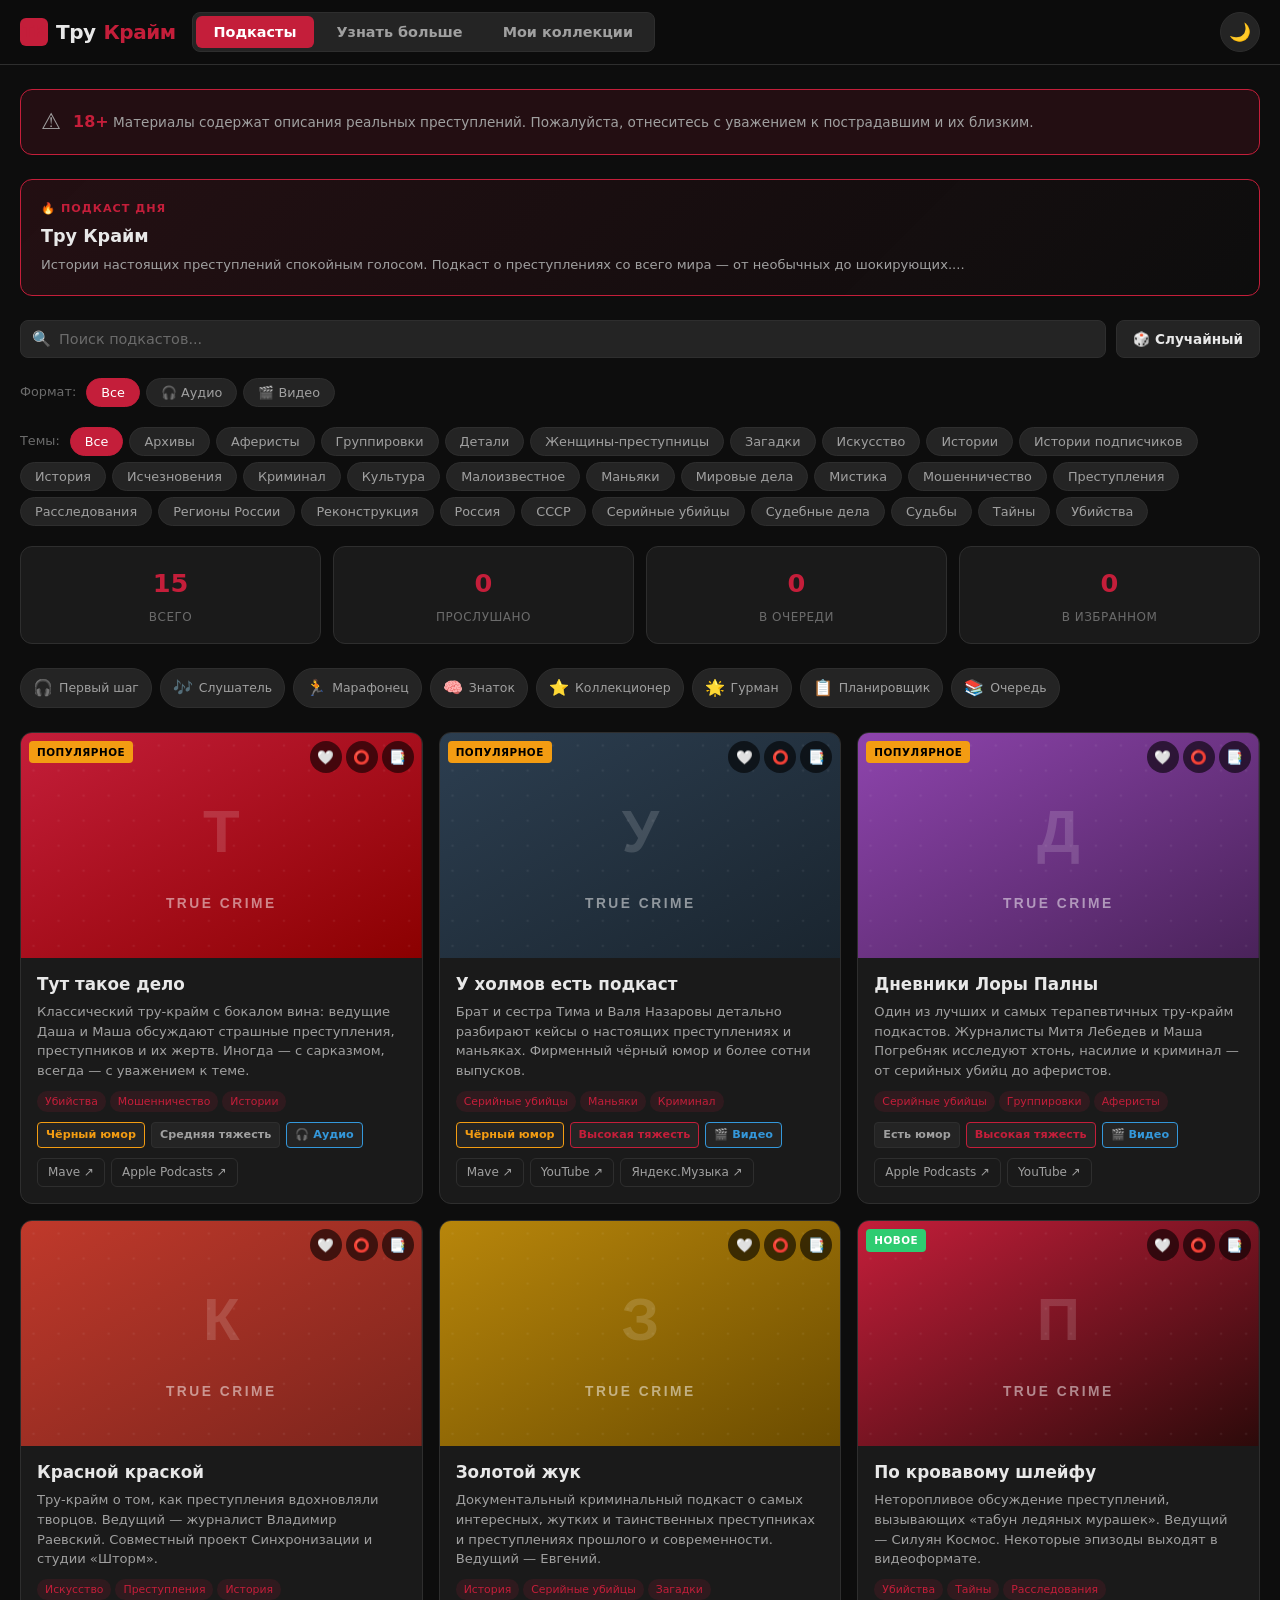
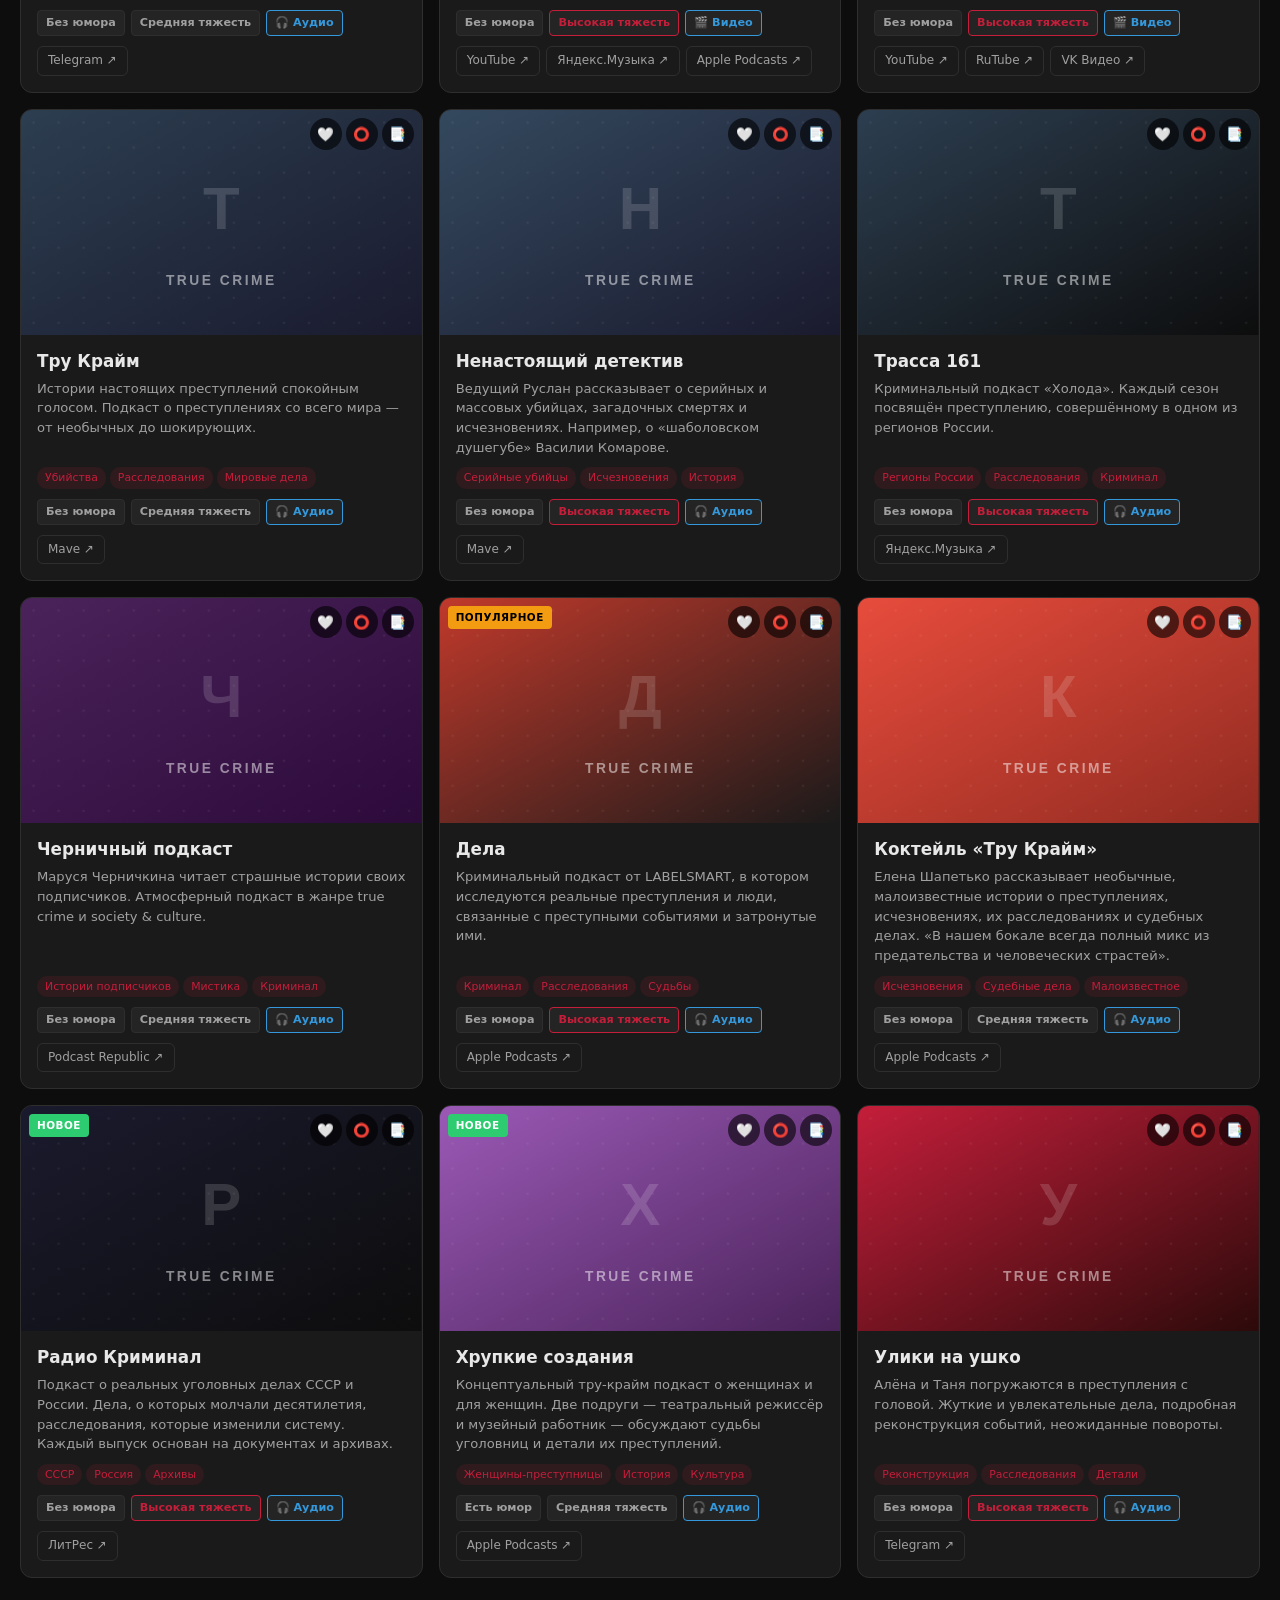
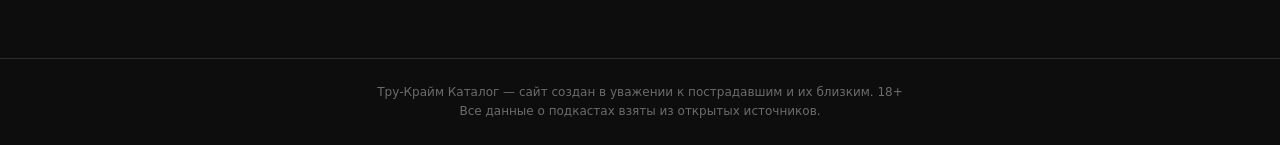
==== index.html @ 0b14ea6e "Сайт True Crime Catalog из ЛР4" ====
<!DOCTYPE html>
<html lang="ru" data-theme="dark">
<head>
  <meta charset="UTF-8">
  <meta name="viewport" content="width=device-width, initial-scale=1.0">
  <title>Тру-Крайм Каталог</title>
  <style>
    /* ============ CSS ПЕРЕМЕННЫЕ ============ */
    :root {
      --bg: #0d0d0d;
      --bg-card: #1a1a1a;
      --bg-card-hover: #222;
      --bg-elevated: #242424;
      --text: #e8e8e8;
      --text-secondary: #a0a0a0;
      --text-muted: #6b6b6b;
      --border: #2e2e2e;
      --border-hover: #444;
      --accent: #c41e3a;
      --accent-hover: #e02a4a;
      --accent-subtle: rgba(196, 30, 58, 0.12);
      --accent-glow: rgba(196, 30, 58, 0.3);
      --success: #2ecc71;
      --success-subtle: rgba(46, 204, 113, 0.12);
      --warning: #f39c12;
      --warning-subtle: rgba(243, 156, 18, 0.12);
      --info: #3498db;
      --info-subtle: rgba(52, 152, 219, 0.12);
      --radius: 12px;
      --radius-sm: 8px;
      --radius-xs: 6px;
      --shadow: 0 4px 20px rgba(0,0,0,0.4);
      --shadow-hover: 0 8px 32px rgba(0,0,0,0.6);
      --transition: 0.25s cubic-bezier(0.4, 0, 0.2, 1);
      --font: 'Segoe UI', system-ui, -apple-system, sans-serif;
      --font-mono: 'SF Mono', 'Consolas', monospace;
    }

    [data-theme="light"] {
      --bg: #f5f3f0;
      --bg-card: #ffffff;
      --bg-card-hover: #faf8f6;
      --bg-elevated: #ffffff;
      --text: #1a1a1a;
      --text-secondary: #555;
      --text-muted: #888;
      --border: #e0ddd8;
      --border-hover: #c0bbb5;
      --accent: #b01830;
      --accent-hover: #c41e3a;
      --accent-subtle: rgba(176, 24, 48, 0.08);
      --accent-glow: rgba(176, 24, 48, 0.2);
      --success: #1e8c4c;
      --success-subtle: rgba(30, 140, 76, 0.1);
      --warning: #d4880f;
      --warning-subtle: rgba(212, 136, 15, 0.1);
      --info: #2176a8;
      --info-subtle: rgba(33, 118, 168, 0.1);
      --shadow: 0 4px 20px rgba(0,0,0,0.08);
      --shadow-hover: 0 8px 32px rgba(0,0,0,0.12);
    }

    /* ============ СБРОС И БАЗА ============ */
    *, *::before, *::after { box-sizing: border-box; margin: 0; padding: 0; }

    html { scroll-behavior: smooth; }

    body {
      font-family: var(--font);
      background: var(--bg);
      color: var(--text);
      line-height: 1.6;
      min-height: 100vh;
      transition: background var(--transition), color var(--transition);
      -webkit-font-smoothing: antialiased;
    }

    /* ============ ПРОПУСК НАВИГАЦИИ ============ */
    .skip-link {
      position: absolute; top: -100px; left: 16px;
      background: var(--accent); color: #fff;
      padding: 8px 16px; border-radius: var(--radius-xs);
      z-index: 1000; font-weight: 600; text-decoration: none;
      transition: top 0.2s;
    }
    .skip-link:focus { top: 16px; }

    /* ============ ШАПКА ============ */
    .header {
      position: sticky; top: 0; z-index: 100;
      background: var(--bg); border-bottom: 1px solid var(--border);
      backdrop-filter: blur(12px);
      background: color-mix(in srgb, var(--bg) 85%, transparent);
    }

    .header-inner {
      max-width: 1280px; margin: 0 auto;
      padding: 12px 20px;
      display: flex; align-items: center; gap: 16px;
      flex-wrap: wrap;
    }

    .logo {
      font-size: 1.25rem; font-weight: 800;
      letter-spacing: -0.5px; white-space: nowrap;
      display: flex; align-items: center; gap: 8px;
    }
    .logo-icon {
      width: 28px; height: 28px;
      background: var(--accent); border-radius: 6px;
      display: flex; align-items: center; justify-content: center;
      color: #fff; font-size: 16px; font-weight: 900;
    }
    .logo span { color: var(--accent); }

    .nav-tabs {
      display: flex; gap: 4px;
      background: var(--bg-elevated); border-radius: var(--radius-sm);
      padding: 3px; border: 1px solid var(--border);
    }

    .nav-tab {
      padding: 8px 18px; border: none; background: transparent;
      color: var(--text-secondary); font-size: 0.9rem; font-weight: 600;
      border-radius: 6px; cursor: pointer; white-space: nowrap;
      transition: all var(--transition); font-family: inherit;
    }
    .nav-tab:hover { color: var(--text); background: var(--bg-card-hover); }
    .nav-tab:focus-visible {
      outline: 2px solid var(--accent); outline-offset: 2px;
    }
    .nav-tab.active {
      background: var(--accent); color: #fff;
    }

    .header-actions {
      margin-left: auto; display: flex; align-items: center; gap: 8px;
    }

    .theme-toggle {
      width: 40px; height: 40px; border-radius: 50%;
      border: 1px solid var(--border); background: var(--bg-elevated);
      color: var(--text); cursor: pointer; font-size: 1.1rem;
      display: flex; align-items: center; justify-content: center;
      transition: all var(--transition);
    }
    .theme-toggle:hover { border-color: var(--accent); color: var(--accent); }
    .theme-toggle:focus-visible { outline: 2px solid var(--accent); outline-offset: 2px; }

    /* ============ ОСНОВНОЙ КОНТЕНТ ============ */
    .main {
      max-width: 1280px; margin: 0 auto; padding: 24px 20px 80px;
    }

    .section { display: none; }
    .section.active { display: block; animation: fadeIn 0.35s ease; }

    @keyframes fadeIn {
      from { opacity: 0; transform: translateY(8px); }
      to { opacity: 1; transform: translateY(0); }
    }

    /* ============ 18+ ПРЕДУПРЕЖДЕНИЕ ============ */
    .warning-banner {
      background: var(--accent-subtle);
      border: 1px solid var(--accent);
      border-radius: var(--radius); padding: 14px 20px;
      margin-bottom: 24px; display: flex; align-items: center; gap: 12px;
      font-size: 0.85rem; color: var(--text-secondary);
    }
    .warning-banner strong { color: var(--accent); font-size: 1rem; }
    .warning-banner .warn-icon { font-size: 1.4rem; flex-shrink: 0; }

    /* ============ ПАНЕЛЬ УПРАВЛЕНИЯ ============ */
    .toolbar {
      display: flex; flex-wrap: wrap; gap: 10px;
      margin-bottom: 20px; align-items: center;
    }

    .search-box {
      flex: 1; min-width: 200px; position: relative;
    }
    .search-box input {
      width: 100%; padding: 10px 14px 10px 38px;
      background: var(--bg-elevated); border: 1px solid var(--border);
      border-radius: var(--radius-sm); color: var(--text);
      font-size: 0.9rem; font-family: inherit;
      transition: border-color var(--transition), box-shadow var(--transition);
    }
    .search-box input:focus {
      outline: none; border-color: var(--accent);
      box-shadow: 0 0 0 3px var(--accent-glow);
    }
    .search-box input::placeholder { color: var(--text-muted); }
    .search-box .search-icon {
      position: absolute; left: 12px; top: 50%; transform: translateY(-50%);
      color: var(--text-muted); font-size: 0.95rem; pointer-events: none;
    }

    .btn {
      padding: 10px 16px; border-radius: var(--radius-sm);
      border: 1px solid var(--border); background: var(--bg-elevated);
      color: var(--text); font-size: 0.85rem; font-weight: 600;
      cursor: pointer; transition: all var(--transition);
      font-family: inherit; white-space: nowrap;
      display: inline-flex; align-items: center; gap: 6px;
    }
    .btn:hover { border-color: var(--border-hover); background: var(--bg-card-hover); transform: translateY(-1px); }
    .btn:focus-visible { outline: 2px solid var(--accent); outline-offset: 2px; }
    .btn:active { transform: translateY(0); }
    .btn-accent { background: var(--accent); border-color: var(--accent); color: #fff; }
    .btn-accent:hover { background: var(--accent-hover); border-color: var(--accent-hover); }
    .btn-sm { padding: 6px 12px; font-size: 0.8rem; }
    .btn-ghost { background: transparent; border-color: transparent; color: var(--text-secondary); }
    .btn-ghost:hover { background: var(--bg-elevated); color: var(--text); }

    .filter-chips {
      display: flex; flex-wrap: wrap; gap: 6px;
      margin-bottom: 20px; align-items: center;
    }
    .chip {
      padding: 6px 14px; border-radius: 20px;
      border: 1px solid var(--border); background: var(--bg-elevated);
      color: var(--text-secondary); font-size: 0.8rem; font-weight: 500;
      cursor: pointer; transition: all var(--transition); font-family: inherit;
      white-space: nowrap;
    }
    .chip:hover { border-color: var(--border-hover); color: var(--text); }
    .chip:focus-visible { outline: 2px solid var(--accent); outline-offset: 2px; }
    .chip.active { background: var(--accent); border-color: var(--accent); color: #fff; }

    /* ============ СТАТИСТИКА ============ */
    .stats-row {
      display: flex; flex-wrap: wrap; gap: 12px; margin-bottom: 24px;
    }
    .stat-card {
      flex: 1; min-width: 120px;
      background: var(--bg-card); border: 1px solid var(--border);
      border-radius: var(--radius); padding: 16px;
      text-align: center; transition: all var(--transition);
    }
    .stat-card:hover { border-color: var(--border-hover); transform: translateY(-2px); }
    .stat-value {
      font-size: 1.6rem; font-weight: 800; color: var(--accent);
      font-variant-numeric: tabular-nums;
    }
    .stat-label { font-size: 0.75rem; color: var(--text-muted); text-transform: uppercase; letter-spacing: 0.5px; margin-top: 4px; }

    /* ============ ЗНАЧКИ ============ */
    .badges-row {
      display: flex; flex-wrap: wrap; gap: 8px; margin-bottom: 24px;
    }
    .badge-item {
      display: flex; align-items: center; gap: 6px;
      padding: 6px 12px; border-radius: 20px;
      background: var(--bg-elevated); border: 1px solid var(--border);
      font-size: 0.78rem; color: var(--text-secondary);
      transition: all var(--transition);
    }
    .badge-item.earned {
      border-color: var(--warning); background: var(--warning-subtle);
      color: var(--warning); font-weight: 600;
    }
    .badge-item .badge-emoji { font-size: 1rem; }

    /* ============ СЕТКА ПОДКАСТОВ ============ */
    .podcast-grid {
      display: grid;
      grid-template-columns: repeat(auto-fill, minmax(320px, 1fr));
      gap: 16px;
    }

    .podcast-card {
      background: var(--bg-card); border: 1px solid var(--border);
      border-radius: var(--radius); overflow: hidden;
      transition: all var(--transition); position: relative;
      display: flex; flex-direction: column;
    }
    .podcast-card:hover {
      border-color: var(--border-hover);
      box-shadow: var(--shadow-hover);
      transform: translateY(-3px);
    }
    .podcast-card:focus-within {
      border-color: var(--accent);
      box-shadow: 0 0 0 3px var(--accent-glow);
    }

    .card-cover {
      width: 100%; aspect-ratio: 16/9;
      background: var(--bg-elevated);
      display: flex; align-items: center; justify-content: center;
      position: relative; overflow: hidden;
    }
    .card-cover svg { width: 100%; height: 100%; }

    .card-badges {
      position: absolute; top: 8px; left: 8px;
      display: flex; gap: 4px; flex-wrap: wrap;
    }
    .badge-tag {
      padding: 3px 8px; border-radius: 4px;
      font-size: 0.65rem; font-weight: 700; text-transform: uppercase;
      letter-spacing: 0.5px;
    }
    .badge-new { background: var(--success); color: #fff; }
    .badge-popular { background: var(--warning); color: #000; }

    .card-actions-top {
      position: absolute; top: 8px; right: 8px;
      display: flex; gap: 4px;
    }
    .card-action-btn {
      width: 32px; height: 32px; border-radius: 50%;
      border: none; background: rgba(0,0,0,0.6); color: #fff;
      cursor: pointer; font-size: 0.85rem;
      display: flex; align-items: center; justify-content: center;
      transition: all var(--transition); backdrop-filter: blur(4px);
    }
    .card-action-btn:hover { background: var(--accent); transform: scale(1.1); }
    .card-action-btn:focus-visible { outline: 2px solid #fff; outline-offset: 2px; }
    .card-action-btn.active { background: var(--accent); }

    .card-body {
      padding: 16px; flex: 1; display: flex; flex-direction: column;
    }
    .card-title {
      font-size: 1.05rem; font-weight: 700; margin-bottom: 6px;
      line-height: 1.3;
    }
    .card-desc {
      font-size: 0.82rem; color: var(--text-secondary);
      line-height: 1.5; margin-bottom: 10px; flex: 1;
    }

    .card-meta {
      display: flex; flex-wrap: wrap; gap: 6px; margin-bottom: 10px;
    }
    .meta-tag {
      padding: 3px 8px; border-radius: 4px;
      font-size: 0.7rem; font-weight: 600;
      background: var(--bg-elevated); border: 1px solid var(--border);
      color: var(--text-secondary);
    }
    .meta-humor { border-color: var(--warning); color: var(--warning); }
    .meta-heavy { border-color: var(--accent); color: var(--accent); }
    .meta-format { border-color: var(--info); color: var(--info); }

    .card-topics {
      display: flex; flex-wrap: wrap; gap: 4px; margin-bottom: 10px;
    }
    .topic-tag {
      padding: 2px 8px; border-radius: 10px;
      font-size: 0.68rem; background: var(--accent-subtle);
      color: var(--accent); font-weight: 500;
    }

    .card-links {
      display: flex; flex-wrap: wrap; gap: 6px; margin-top: auto;
    }
    .card-links a {
      font-size: 0.75rem; color: var(--text-secondary);
      text-decoration: none; padding: 4px 10px;
      border-radius: var(--radius-xs); border: 1px solid var(--border);
      transition: all var(--transition); display: inline-flex;
      align-items: center; gap: 4px;
    }
    .card-links a:hover {
      border-color: var(--accent); color: var(--accent);
      background: var(--accent-subtle);
    }
    .card-links a:focus-visible { outline: 2px solid var(--accent); outline-offset: 2px; }

    /* ============ ПОДКАСТ ДНЯ ============ */
    .podcast-of-day {
      background: linear-gradient(135deg, var(--accent-subtle), transparent);
      border: 1px solid var(--accent);
      border-radius: var(--radius); padding: 20px;
      margin-bottom: 24px; display: flex; gap: 16px;
      align-items: center; flex-wrap: wrap;
    }
    .podcast-of-day .potd-label {
      font-size: 0.7rem; font-weight: 800; text-transform: uppercase;
      letter-spacing: 1px; color: var(--accent); margin-bottom: 4px;
    }
    .podcast-of-day h3 { font-size: 1.1rem; margin-bottom: 4px; }
    .podcast-of-day p { font-size: 0.82rem; color: var(--text-secondary); }

    /* ============ ПУСТОЕ СОСТОЯНИЕ ============ */
    .empty-state {
      text-align: center; padding: 60px 20px;
      color: var(--text-muted);
    }
    .empty-state .empty-icon { font-size: 3rem; margin-bottom: 12px; }
    .empty-state p { font-size: 0.9rem; }

    /* ============ РАЗДЕЛ "УЗНАТЬ БОЛЬШЕ" ============ */
    .learn-grid {
      display: grid; grid-template-columns: 1fr; gap: 24px;
    }

    .learn-card {
      background: var(--bg-card); border: 1px solid var(--border);
      border-radius: var(--radius); padding: 24px;
      transition: all var(--transition);
    }
    .learn-card:hover { border-color: var(--border-hover); }
    .learn-card h3 {
      font-size: 1.15rem; margin-bottom: 12px;
      display: flex; align-items: center; gap: 8px;
    }
    .learn-card p { font-size: 0.85rem; color: var(--text-secondary); line-height: 1.6; }

    /* ============ ГЛОССАРИЙ ============ */
    .glossary-grid {
      display: grid;
      grid-template-columns: repeat(auto-fill, minmax(260px, 1fr));
      gap: 12px;
    }
    .glossary-item {
      background: var(--bg-elevated); border: 1px solid var(--border);
      border-radius: var(--radius-sm); padding: 14px;
      display: flex; gap: 12px; align-items: flex-start;
      transition: all var(--transition);
    }
    .glossary-item:hover {
      border-color: var(--accent); transform: translateX(4px);
    }
    .glossary-item:focus-within {
      border-color: var(--accent); box-shadow: 0 0 0 2px var(--accent-glow);
    }
    .glossary-icon {
      width: 44px; height: 44px; border-radius: var(--radius-xs);
      flex-shrink: 0; overflow: hidden;
    }
    .glossary-icon svg { width: 100%; height: 100%; }
    .glossary-term { font-weight: 700; font-size: 0.9rem; margin-bottom: 2px; }
    .glossary-def { font-size: 0.78rem; color: var(--text-secondary); line-height: 1.5; }

    /* ============ ВИКТОРИНА ============ */
    .quiz-container { max-width: 600px; }
    .quiz-question {
      background: var(--bg-elevated); border: 1px solid var(--border);
      border-radius: var(--radius); padding: 20px; margin-bottom: 16px;
    }
    .quiz-question p { font-weight: 600; margin-bottom: 12px; font-size: 0.9rem; }
    .quiz-options { display: flex; flex-direction: column; gap: 8px; }
    .quiz-option {
      padding: 10px 14px; border-radius: var(--radius-sm);
      border: 1px solid var(--border); background: var(--bg-card);
      color: var(--text); cursor: pointer; font-size: 0.85rem;
      text-align: left; font-family: inherit;
      transition: all var(--transition);
    }
    .quiz-option:hover { border-color: var(--accent); background: var(--accent-subtle); }
    .quiz-option:focus-visible { outline: 2px solid var(--accent); outline-offset: 2px; }
    .quiz-option.correct { border-color: var(--success); background: var(--success-subtle); color: var(--success); }
    .quiz-option.wrong { border-color: var(--accent); background: var(--accent-subtle); color: var(--accent); }
    .quiz-option:disabled { cursor: default; opacity: 0.7; }
    .quiz-result {
      text-align: center; padding: 20px;
      font-size: 1rem; font-weight: 600;
    }

    /* ============ ИСТОРИЯ ЖАНРА ============ */
    .timeline { position: relative; padding-left: 24px; }
    .timeline::before {
      content: ''; position: absolute; left: 8px; top: 0; bottom: 0;
      width: 2px; background: var(--border);
    }
    .timeline-item {
      position: relative; margin-bottom: 20px;
    }
    .timeline-item::before {
      content: ''; position: absolute; left: -20px; top: 6px;
      width: 10px; height: 10px; border-radius: 50%;
      background: var(--accent); border: 2px solid var(--bg);
    }
    .timeline-year {
      font-size: 0.75rem; font-weight: 700; color: var(--accent);
      text-transform: uppercase; letter-spacing: 0.5px;
    }
    .timeline-text { font-size: 0.85rem; color: var(--text-secondary); line-height: 1.5; }

    /* ============ КНИГИ И ФИЛЬМЫ ============ */
    .media-list { display: flex; flex-direction: column; gap: 10px; }
    .media-item {
      background: var(--bg-elevated); border: 1px solid var(--border);
      border-radius: var(--radius-sm); padding: 14px;
      transition: all var(--transition);
    }
    .media-item:hover { border-color: var(--border-hover); transform: translateX(4px); }
    .media-item h4 { font-size: 0.9rem; margin-bottom: 2px; }
    .media-item .media-author { font-size: 0.78rem; color: var(--text-muted); margin-bottom: 4px; }
    .media-item .media-desc { font-size: 0.8rem; color: var(--text-secondary); line-height: 1.5; }
    .media-type {
      display: inline-block; padding: 2px 8px; border-radius: 4px;
      font-size: 0.65rem; font-weight: 700; text-transform: uppercase;
      margin-bottom: 6px;
    }
    .media-type.book { background: var(--info-subtle); color: var(--info); }
    .media-type.film { background: var(--warning-subtle); color: var(--warning); }

    /* ============ ЭТИКА ============ */
    .ethics-list { list-style: none; display: flex; flex-direction: column; gap: 12px; }
    .ethics-list li {
      padding: 14px 16px; background: var(--bg-elevated);
      border: 1px solid var(--border); border-radius: var(--radius-sm);
      border-left: 3px solid var(--accent);
      font-size: 0.85rem; color: var(--text-secondary); line-height: 1.6;
      transition: all var(--transition);
    }
    .ethics-list li:hover { border-left-color: var(--accent-hover); transform: translateX(4px); }
    .ethics-list li strong { color: var(--text); display: block; margin-bottom: 4px; font-size: 0.9rem; }

    /* ============ МОИ КОЛЛЕКЦИИ ============ */
    .collections-grid {
      display: grid;
      grid-template-columns: repeat(auto-fill, minmax(260px, 1fr));
      gap: 16px;
    }
    .collection-card {
      background: var(--bg-card); border: 1px solid var(--border);
      border-radius: var(--radius); padding: 20px;
      transition: all var(--transition); cursor: pointer;
    }
    .collection-card:hover {
      border-color: var(--accent); transform: translateY(-3px);
      box-shadow: var(--shadow-hover);
    }
    .collection-card:focus-visible {
      outline: 2px solid var(--accent); outline-offset: 2px;
    }
    .collection-card h4 { font-size: 1rem; margin-bottom: 6px; }
    .collection-card p { font-size: 0.8rem; color: var(--text-secondary); }
    .collection-count {
      display: inline-block; margin-top: 10px;
      padding: 4px 10px; border-radius: 12px;
      background: var(--accent-subtle); color: var(--accent);
      font-size: 0.75rem; font-weight: 700;
    }

    /* ============ МОДАЛЬНОЕ ОКНО ============ */
    .modal-overlay {
      position: fixed; inset: 0; background: rgba(0,0,0,0.7);
      z-index: 200; display: none; align-items: center; justify-content: center;
      padding: 20px; backdrop-filter: blur(4px);
    }
    .modal-overlay.open { display: flex; }
    .modal {
      background: var(--bg-card); border: 1px solid var(--border);
      border-radius: var(--radius); max-width: 520px; width: 100%;
      max-height: 80vh; overflow-y: auto; padding: 24px;
      box-shadow: var(--shadow-hover);
      animation: modalIn 0.25s ease;
    }
    @keyframes modalIn {
      from { opacity: 0; transform: scale(0.95) translateY(10px); }
      to { opacity: 1; transform: scale(1) translateY(0); }
    }
    .modal-header {
      display: flex; justify-content: space-between;
      align-items: center; margin-bottom: 16px;
    }
    .modal-header h3 { font-size: 1.1rem; }
    .modal-close {
      width: 32px; height: 32px; border-radius: 50%;
      border: 1px solid var(--border); background: var(--bg-elevated);
      color: var(--text); cursor: pointer; font-size: 1rem;
      display: flex; align-items: center; justify-content: center;
      transition: all var(--transition);
    }
    .modal-close:hover { border-color: var(--accent); color: var(--accent); }
    .modal-close:focus-visible { outline: 2px solid var(--accent); outline-offset: 2px; }

    /* ============ ФУТЕР ============ */
    .footer {
      text-align: center; padding: 24px 20px;
      font-size: 0.75rem; color: var(--text-muted);
      border-top: 1px solid var(--border);
    }

    /* ============ АДАПТИВНОСТЬ ============ */
    @media (max-width: 768px) {
      .header-inner { padding: 10px 14px; gap: 10px; }
      .logo { font-size: 1.05rem; }
      .nav-tab { padding: 7px 12px; font-size: 0.8rem; }
      .main { padding: 16px 14px 60px; }
      .podcast-grid { grid-template-columns: 1fr; }
      .stats-row { gap: 8px; }
      .stat-card { min-width: 90px; padding: 12px; }
      .stat-value { font-size: 1.3rem; }
      .podcast-of-day { flex-direction: column; align-items: flex-start; }
      .glossary-grid { grid-template-columns: 1fr; }
      .collections-grid { grid-template-columns: 1fr; }
    }

    @media (max-width: 480px) {
      .header-inner { flex-direction: column; align-items: stretch; }
      .header-actions { margin-left: 0; justify-content: flex-end; }
      .nav-tabs { width: 100%; justify-content: center; }
      .nav-tab { flex: 1; text-align: center; }
    }

    /* ============ СКРОЛЛБАР ============ */
    ::-webkit-scrollbar { width: 8px; }
    ::-webkit-scrollbar-track { background: var(--bg); }
    ::-webkit-scrollbar-thumb { background: var(--border); border-radius: 4px; }
    ::-webkit-scrollbar-thumb:hover { background: var(--border-hover); }

    /* ============ УТИЛИТЫ ============ */
    .visually-hidden {
      position: absolute; width: 1px; height: 1px;
      padding: 0; margin: -1px; overflow: hidden;
      clip: rect(0,0,0,0); white-space: nowrap; border: 0;
    }

    .sr-only { position: absolute; width: 1px; height: 1px; overflow: hidden; clip: rect(0,0,0,0); }
  </style>
</head>
<body>

<a href="#main-content" class="skip-link">Перейти к основному содержанию</a>

<!-- ============ ШАПКА ============ -->
<header class="header" role="banner">
  <div class="header-inner">
    <div class="logo">
      <span class="logo-icon">ТК</span>
      Тру<span>Крайм</span>
    </div>
    <nav class="nav-tabs" role="tablist" aria-label="Основная навигация">
      <button class="nav-tab active" role="tab" aria-selected="true" aria-controls="section-podcasts" id="tab-podcasts" data-section="podcasts">Подкасты</button>
      <button class="nav-tab" role="tab" aria-selected="false" aria-controls="section-learn" id="tab-learn" data-section="learn">Узнать больше</button>
      <button class="nav-tab" role="tab" aria-selected="false" aria-controls="section-collections" id="tab-collections" data-section="collections">Мои коллекции</button>
    </nav>
    <div class="header-actions">
      <button class="theme-toggle" id="themeToggle" aria-label="Переключить тему" title="Переключить тему">🌙</button>
    </div>
  </div>
</header>

<!-- ============ МОДАЛЬНОЕ ОКНО ============ -->
<div class="modal-overlay" id="modalOverlay" role="dialog" aria-modal="true" aria-labelledby="modalTitle">
  <div class="modal">
    <div class="modal-header">
      <h3 id="modalTitle"></h3>
      <button class="modal-close" id="modalClose" aria-label="Закрыть">✕</button>
    </div>
    <div id="modalBody"></div>
  </div>
</div>

<!-- ============ ОСНОВНОЙ КОНТЕНТ ============ -->
<main class="main" id="main-content">

  <!-- ===== РАЗДЕЛ ПОДКАСТЫ ===== -->
  <section class="section active" id="section-podcasts" role="tabpanel" aria-labelledby="tab-podcasts">
    <div class="warning-banner" role="alert">
      <span class="warn-icon">⚠️</span>
      <div><strong>18+</strong> Материалы содержат описания реальных преступлений. Пожалуйста, отнеситесь с уважением к пострадавшим и их близким.</div>
    </div>

    <!-- Подкаст дня -->
    <div class="podcast-of-day" id="podcastOfDay">
      <div>
        <div class="potd-label">🔥 Подкаст дня</div>
        <h3 id="potdTitle">Загрузка...</h3>
        <p id="potdDesc"></p>
      </div>
    </div>

    <!-- Панель управления -->
    <div class="toolbar">
      <div class="search-box">
        <span class="search-icon">🔍</span>
        <input type="search" id="searchInput" placeholder="Поиск подкастов..." aria-label="Поиск подкастов">
      </div>
      <button class="btn" id="randomBtn" aria-label="Случайный подкаст">🎲 Случайный</button>
    </div>

    <!-- Фильтры -->
    <div class="filter-chips" role="group" aria-label="Фильтр по формату">
      <span style="font-size:0.8rem;color:var(--text-muted);margin-right:4px;">Формат:</span>
      <button class="chip active" data-filter-format="all">Все</button>
      <button class="chip" data-filter-format="audio">🎧 Аудио</button>
      <button class="chip" data-filter-format="video">🎬 Видео</button>
    </div>

    <div class="filter-chips" role="group" aria-label="Фильтр по темам" id="topicFilters">
      <span style="font-size:0.8rem;color:var(--text-muted);margin-right:4px;">Темы:</span>
    </div>

    <!-- Статистика -->
    <div class="stats-row" id="statsRow">
      <div class="stat-card"><div class="stat-value" id="statTotal">0</div><div class="stat-label">Всего</div></div>
      <div class="stat-card"><div class="stat-value" id="statListened">0</div><div class="stat-label">Прослушано</div></div>
      <div class="stat-card"><div class="stat-value" id="statQueue">0</div><div class="stat-label">В очереди</div></div>
      <div class="stat-card"><div class="stat-value" id="statFav">0</div><div class="stat-label">В избранном</div></div>
    </div>

    <!-- Значки -->
    <div class="badges-row" id="badgesRow"></div>

    <!-- Сетка подкастов -->
    <div class="podcast-grid" id="podcastGrid"></div>
    <div class="empty-state" id="emptyState" style="display:none;">
      <div class="empty-icon">🔍</div>
      <p>Ничего не найдено. Попробуйте изменить фильтры.</p>
    </div>
  </section>

  <!-- ===== РАЗДЕЛ УЗНАТЬ БОЛЬШЕ ===== -->
  <section class="section" id="section-learn" role="tabpanel" aria-labelledby="tab-learn">
    <div class="warning-banner" role="alert">
      <span class="warn-icon">⚠️</span>
      <div><strong>18+</strong> Некоторые термины и материалы содержат описания насилия.</div>
    </div>

    <div class="learn-grid">
      <!-- История жанра -->
      <div class="learn-card">
        <h3>📜 История жанра</h3>
        <div class="timeline">
          <div class="timeline-item">
            <div class="timeline-year">XVI век</div>
            <div class="timeline-text">В Англии появляются первые «памфлеты о преступлениях» и «Ньюгейтский справочник» — биографии приговорённых к казни. Генри Гудкол записывает исповеди заключённых Ньюгейтской тюрьмы[reference:0].</div>
          </div>
          <div class="timeline-item">
            <div class="timeline-year">1957</div>
            <div class="timeline-text">Аргентинский журналист Родольфо Уолш публикует «Operación Masacre» — одну из первых книг в жанре документального расследования[reference:1].</div>
          </div>
          <div class="timeline-item">
            <div class="timeline-year">1966</div>
            <div class="timeline-text">Трумен Капоте публикует «Хладнокровное убийство» — эталон жанра, основанный на реальном деле об убийстве семьи Клаттеров в Канзасе[reference:2].</div>
          </div>
          <div class="timeline-item">
            <div class="timeline-year">1979</div>
            <div class="timeline-text">«Песнь палача» Нормана Мейлера становится первой книгой в жанре тру-крайм, получившей Пулитцеровскую премию[reference:3].</div>
          </div>
          <div class="timeline-item">
            <div class="timeline-year">2000-е</div>
            <div class="timeline-text">В России жанр набирает популярность с развитием криминальной хроники: «Следствие вели», «Криминальная Россия»[reference:4].</div>
          </div>
          <div class="timeline-item">
            <div class="timeline-year">2014</div>
            <div class="timeline-text">Выходят первые сезоны подкастов Criminal и Serial — начало бума тру-крайм подкастов[reference:5].</div>
          </div>
          <div class="timeline-item">
            <div class="timeline-year">2018+</div>
            <div class="timeline-text">Русскоязычные тру-крайм подкасты становятся массовым явлением. Появляются «Дневники Лоры Палны», «У холмов есть подкаст», «Тут такое дело» и десятки других проектов[reference:6].</div>
          </div>
        </div>
      </div>

      <!-- Глоссарий -->
      <div class="learn-card">
        <h3>📖 Глоссарий терминов и сленга</h3>
        <div class="glossary-grid" id="glossaryGrid"></div>
      </div>

      <!-- Викторина -->
      <div class="learn-card">
        <h3>🧠 Викторина</h3>
        <div class="quiz-container" id="quizContainer"></div>
        <div class="quiz-result" id="quizResult" style="display:none;"></div>
      </div>

      <!-- Книги и фильмы -->
      <div class="learn-card">
        <h3>📚 Книги и документальные фильмы</h3>
        <div class="media-list">
          <div class="media-item">
            <span class="media-type book">Книга</span>
            <h4>«Хладнокровное убийство»</h4>
            <div class="media-author">Трумен Капоте, 1966</div>
            <div class="media-desc">Эталон жанра. История убийства семьи Клаттеров в Канзасе, основанная на интервью с местными жителями и самими преступниками[reference:7].</div>
          </div>
          <div class="media-item">
            <span class="media-type book">Книга</span>
            <h4>«Песнь палача»</h4>
            <div class="media-author">Норман Мейлер, 1979</div>
            <div class="media-desc">Первая книга в жанре тру-крайм, получившая Пулитцеровскую премию. История Гэри Гилмора[reference:8].</div>
          </div>
          <div class="media-item">
            <span class="media-type book">Книга</span>
            <h4>«Ньюгейтский справочник»</h4>
            <div class="media-author">XVIII–XIX вв.</div>
            <div class="media-desc">Шеститомное издание биографий преступников, одна из «классических» книг жанра[reference:9].</div>
          </div>
          <div class="media-item">
            <span class="media-type film">Фильм</span>
            <h4>«Воспоминания об убийстве»</h4>
            <div class="media-author">Пон Джун Хо, 2003</div>
            <div class="media-desc">Основан на реальной истории первого серийного убийцы Южной Кореи. Фильм вдохновлён делом, которое расследовалось более 20 лет[reference:10].</div>
          </div>
          <div class="media-item">
            <span class="media-type film">Фильм</span>
            <h4>«Убийцы цветочной луны»</h4>
            <div class="media-author">Мартин Скорсезе, 2023</div>
            <div class="media-desc">Экранизация реальных событий 1920-х годов — серии убийств членов племени осейджей в Оклахоме. Упоминается в подкасте «У холмов есть подкаст»[reference:11].</div>
          </div>
          <div class="media-item">
            <span class="media-type book">Книга</span>
            <h4>«Настоящие монстры: истории серийных убийц»</h4>
            <div class="media-author">Евгений, автор подкаста «Золотой жук»</div>
            <div class="media-desc">Книга автора документального криминального подкаста «Золотой жук» о самых жутких и таинственных преступниках[reference:12].</div>
          </div>
        </div>
      </div>

      <!-- Этика -->
      <div class="learn-card">
        <h3>⚖️ Правила этики жанра</h3>
        <ul class="ethics-list">
          <li>
            <strong>Уважение к пострадавшим</strong>
            Каждое преступление — это реальная трагедия. Помните, что за каждой историей стоят живые люди, потерявшие близких. Не романтизируйте преступников и не превращайте боль в развлечение[reference:13].
          </li>
          <li>
            <strong>Проверка фактов</strong>
            Тру-крайм — документальный жанр. Прежде чем делиться историей, убедитесь в достоверности источников. Опирайтесь на материалы следствия, судебные решения и открытые данные[reference:14].
          </li>
          <li>
            <strong>Право на ответ</strong>
            Если вы выдвигаете обвинения в адрес кого-либо, дайте ему возможность ответить. Журналистская этика требует беспристрастности и нейтральности[reference:15].
          </li>
          <li>
            <strong>Не навреди</strong>
            Избегайте публикации деталей, которые могут навредить следствию или усугубить страдания пострадавших. Не вступайте в личные отношения с источниками и не давайте необдуманных обещаний[reference:16].
          </li>
          <li>
            <strong>Прозрачность</strong>
            Указывайте, откуда взята информация, и признавайте, что некоторые детали могут быть неточными. Честность перед аудиторией — основа доверия[reference:17].
          </li>
          <li>
            <strong>Травма-информированный подход</strong>
            При интервьюировании родственников жертв используйте принципы травма-информированного интервьюирования. Это помогает не причинить дополнительной боли[reference:18].
          </li>
        </ul>
      </div>
    </div>
  </section>

  <!-- ===== РАЗДЕЛ МОИ КОЛЛЕКЦИИ ===== -->
  <section class="section" id="section-collections" role="tabpanel" aria-labelledby="tab-collections">
    <h2 style="margin-bottom:16px;font-size:1.2rem;">📁 Мои коллекции</h2>
    <p style="color:var(--text-secondary);font-size:0.85rem;margin-bottom:20px;">Группируйте подкасты по темам, настроению или любым другим критериям. Коллекции сохраняются локально в вашем браузере.</p>
    <div class="collections-grid" id="collectionsGrid"></div>
  </section>

</main>

<footer class="footer">
  Тру-Крайм Каталог — сайт создан в уважении к пострадавшим и их близким. 18+<br>
  Все данные о подкастах взяты из открытых источников.
</footer>

<script>
/* ===================================================================
   ДАННЫЕ ПОДКАСТОВ (на основе реальных источников)
   =================================================================== */
const PODCASTS = [
  {
    id: 'tut-takoe-delo',
    title: 'Тут такое дело',
    desc: 'Классический тру-крайм с бокалом вина: ведущие Даша и Маша обсуждают страшные преступления, преступников и их жертв. Иногда — с сарказмом, всегда — с уважением к теме.',
    topics: ['Убийства', 'Мошенничество', 'Истории'],
    humor: 'Чёрный юмор',
    heavy: 'Средняя тяжесть',
    format: 'audio',
    cover: 'tut-takoe-delo',
    links: [
      { label: 'Mave', url: 'https://tyttakoedelo.mave.digital' },
      { label: 'Apple Podcasts', url: 'https://podcasts.apple.com/ru/podcast/тут-такое-дело/id1508999871' }
    ],
    isNew: false,
    popular: true
  },
  {
    id: 'u-holmov',
    title: 'У холмов есть подкаст',
    desc: 'Брат и сестра Тима и Валя Назаровы детально разбирают кейсы о настоящих преступлениях и маньяках. Фирменный чёрный юмор и более сотни выпусков.',
    topics: ['Серийные убийцы', 'Маньяки', 'Криминал'],
    humor: 'Чёрный юмор',
    heavy: 'Высокая тяжесть',
    format: 'video',
    cover: 'u-holmov',
    links: [
      { label: 'Mave', url: 'https://uholmov.mave.digital' },
      { label: 'YouTube', url: 'https://www.youtube.com/@uholmov' },
      { label: 'Яндекс.Музыка', url: 'https://music.yandex.ru/album/11002256' }
    ],
    isNew: false,
    popular: true
  },
  {
    id: 'lorapalna',
    title: 'Дневники Лоры Палны',
    desc: 'Один из лучших и самых терапевтичных тру-крайм подкастов. Журналисты Митя Лебедев и Маша Погребняк исследуют хтонь, насилие и криминал — от серийных убийц до аферистов.',
    topics: ['Серийные убийцы', 'Группировки', 'Аферисты'],
    humor: 'Есть юмор',
    heavy: 'Высокая тяжесть',
    format: 'video',
    cover: 'lorapalna',
    links: [
      { label: 'Apple Podcasts', url: 'https://podcasts.apple.com/ru/podcast/дневники-лоры-палны/id1505527741' },
      { label: 'YouTube', url: 'https://www.youtube.com/@lorapalna.terminvox' }
    ],
    isNew: false,
    popular: true
  },
  {
    id: 'krasnoy-kraskoy',
    title: 'Красной краской',
    desc: 'Тру-крайм о том, как преступления вдохновляли творцов. Ведущий — журналист Владимир Раевский. Совместный проект Синхронизации и студии «Шторм».',
    topics: ['Искусство', 'Преступления', 'История'],
    humor: 'Без юмора',
    heavy: 'Средняя тяжесть',
    format: 'audio',
    cover: 'krasnoy-kraskoy',
    links: [
      { label: 'Telegram', url: 'https://t.me/krasnoykraskoy' }
    ],
    isNew: false,
    popular: false
  },
  {
    id: 'zolotoy-zhuk',
    title: 'Золотой жук',
    desc: 'Документальный криминальный подкаст о самых интересных, жутких и таинственных преступниках и преступлениях прошлого и современности. Ведущий — Евгений.',
    topics: ['История', 'Серийные убийцы', 'Загадки'],
    humor: 'Без юмора',
    heavy: 'Высокая тяжесть',
    format: 'video',
    cover: 'zolotoy-zhuk',
    links: [
      { label: 'YouTube', url: 'https://www.youtube.com/@GoldenBugPod' },
      { label: 'Яндекс.Музыка', url: 'https://music.yandex.ru/album/13435359' },
      { label: 'Apple Podcasts', url: 'https://podcasts.apple.com/ru/podcast/золотой-жук/id1548194990' }
    ],
    isNew: false,
    popular: false
  },
  {
    id: 'po-krovavomu',
    title: 'По кровавому шлейфу',
    desc: 'Неторопливое обсуждение преступлений, вызывающих «табун ледяных мурашек». Ведущий — Силуян Космос. Некоторые эпизоды выходят в видеоформате.',
    topics: ['Убийства', 'Тайны', 'Расследования'],
    humor: 'Без юмора',
    heavy: 'Высокая тяжесть',
    format: 'video',
    cover: 'po-krovavomu',
    links: [
      { label: 'YouTube', url: 'https://www.youtube.com/@po_krovavomu_shleifu' },
      { label: 'RuTube', url: 'https://rutube.ru/channel/78792382' },
      { label: 'VK Видео', url: 'https://vkvideo.ru/@po_krovavomu_shleifu' }
    ],
    isNew: true,
    popular: false
  },
  {
    id: 'truecrime-mave',
    title: 'Тру Крайм',
    desc: 'Истории настоящих преступлений спокойным голосом. Подкаст о преступлениях со всего мира — от необычных до шокирующих.',
    topics: ['Убийства', 'Расследования', 'Мировые дела'],
    humor: 'Без юмора',
    heavy: 'Средняя тяжесть',
    format: 'audio',
    cover: 'truecrime-mave',
    links: [
      { label: 'Mave', url: 'https://truecr1me.mave.digital' }
    ],
    isNew: false,
    popular: false
  },
  {
    id: 'nenastoyashiy',
    title: 'Ненастоящий детектив',
    desc: 'Ведущий Руслан рассказывает о серийных и массовых убийцах, загадочных смертях и исчезновениях. Например, о «шаболовском душегубе» Василии Комарове.',
    topics: ['Серийные убийцы', 'Исчезновения', 'История'],
    humor: 'Без юмора',
    heavy: 'Высокая тяжесть',
    format: 'audio',
    cover: 'nenastoyashiy',
    links: [
      { label: 'Mave', url: 'https://nottruedetective.mave.digital' }
    ],
    isNew: false,
    popular: false
  },
  {
    id: 'trassa-161',
    title: 'Трасса 161',
    desc: 'Криминальный подкаст «Холода». Каждый сезон посвящён преступлению, совершённому в одном из регионов России.',
    topics: ['Регионы России', 'Расследования', 'Криминал'],
    humor: 'Без юмора',
    heavy: 'Высокая тяжесть',
    format: 'audio',
    cover: 'trassa-161',
    links: [
      { label: 'Яндекс.Музыка', url: 'https://music.yandex.ru/album/8166480' }
    ],
    isNew: false,
    popular: false
  },
  {
    id: 'chernichnyi',
    title: 'Черничный подкаст',
    desc: 'Маруся Черничкина читает страшные истории своих подписчиков. Атмосферный подкаст в жанре true crime и society & culture.',
    topics: ['Истории подписчиков', 'Мистика', 'Криминал'],
    humor: 'Без юмора',
    heavy: 'Средняя тяжесть',
    format: 'audio',
    cover: 'chernichnyi',
    links: [
      { label: 'Podcast Republic', url: 'https://podcastrepublic.net/podcast/1591791650' }
    ],
    isNew: false,
    popular: false
  },
  {
    id: 'dela',
    title: 'Дела',
    desc: 'Криминальный подкаст от LABELSMART, в котором исследуются реальные преступления и люди, связанные с преступными событиями и затронутые ими.',
    topics: ['Криминал', 'Расследования', 'Судьбы'],
    humor: 'Без юмора',
    heavy: 'Высокая тяжесть',
    format: 'audio',
    cover: 'dela',
    links: [
      { label: 'Apple Podcasts', url: 'https://podcasts.apple.com/ru/podcast/дела/id1546714849' }
    ],
    isNew: false,
    popular: true
  },
  {
    id: 'kokteil',
    title: 'Коктейль «Тру Крайм»',
    desc: 'Елена Шапетько рассказывает необычные, малоизвестные истории о преступлениях, исчезновениях, их расследованиях и судебных делах. «В нашем бокале всегда полный микс из предательства и человеческих страстей».',
    topics: ['Исчезновения', 'Судебные дела', 'Малоизвестное'],
    humor: 'Без юмора',
    heavy: 'Средняя тяжесть',
    format: 'audio',
    cover: 'kokteil',
    links: [
      { label: 'Apple Podcasts', url: 'https://podcasts.apple.com/ru/podcast/коктейль-тру-крайм/id1591791650' }
    ],
    isNew: false,
    popular: false
  },
  {
    id: 'radio-kriminal',
    title: 'Радио Криминал',
    desc: 'Подкаст о реальных уголовных делах СССР и России. Дела, о которых молчали десятилетия, расследования, которые изменили систему. Каждый выпуск основан на документах и архивах.',
    topics: ['СССР', 'Россия', 'Архивы'],
    humor: 'Без юмора',
    heavy: 'Высокая тяжесть',
    format: 'audio',
    cover: 'radio-kriminal',
    links: [
      { label: 'ЛитРес', url: 'https://www.litres.ru/podcast/radio-kriminal/' }
    ],
    isNew: true,
    popular: false
  },
  {
    id: 'hrupkie',
    title: 'Хрупкие создания',
    desc: 'Концептуальный тру-крайм подкаст о женщинах и для женщин. Две подруги — театральный режиссёр и музейный работник — обсуждают судьбы уголовниц и детали их преступлений.',
    topics: ['Женщины-преступницы', 'История', 'Культура'],
    humor: 'Есть юмор',
    heavy: 'Средняя тяжесть',
    format: 'audio',
    cover: 'hrupkie',
    links: [
      { label: 'Apple Podcasts', url: 'https://podcasts.apple.com/ru/podcast/хрупкие-создания/id1591791650' }
    ],
    isNew: true,
    popular: false
  },
  {
    id: 'uliki',
    title: 'Улики на ушко',
    desc: 'Алёна и Таня погружаются в преступления с головой. Жуткие и увлекательные дела, подробная реконструкция событий, неожиданные повороты.',
    topics: ['Реконструкция', 'Расследования', 'Детали'],
    humor: 'Без юмора',
    heavy: 'Высокая тяжесть',
    format: 'audio',
    cover: 'uliki',
    links: [
      { label: 'Telegram', url: 'https://t.me/ulikinaushko' }
    ],
    isNew: false,
    popular: false
  }
];

/* ===================================================================
   ГЛОССАРИЙ
   =================================================================== */
const GLOSSARY = [
  { term: 'Тру-крайм', def: 'Жанр документального кино, подкастов и литературы, посвящённый реальным преступлениям и их расследованию.', icon: 'truecrime' },
  { term: 'Маньяк', def: 'Человек, совершающий серийные убийства или насильственные действия с особой жестокостью.', icon: 'serial' },
  { term: 'Профайлер', def: 'Специалист по составлению психологического портрета преступника на основе анализа места преступления.', icon: 'profil' },
  { term: 'Криминалист', def: 'Специалист, применяющий научные методы для сбора и анализа доказательств.', icon: 'forensic' },
  { term: 'Дактилоскопия', def: 'Метод идентификации личности по отпечаткам пальцев.', icon: 'fingerprint' },
  { term: 'Баллистика', def: 'Раздел криминалистики, изучающий огнестрельное оружие и следы его применения.', icon: 'ballistic' },
  { term: 'Алиби', def: 'Доказательство того, что подозреваемый находился в другом месте в момент совершения преступления.', icon: 'alibi' },
  { term: 'Холодное дело', def: 'Незакрытое уголовное дело, расследование которого приостановлено на длительный срок.', icon: 'coldcase' },
  { term: 'Серийный убийца', def: 'Преступник, совершивший три и более убийства с временными промежутками.', icon: 'serial2' },
  { term: 'Ангел смерти', def: 'Медицинский работник или опекун, убивающий пациентов или подопечных, часто из «милосердия».', icon: 'angel' },
  { term: 'Копикэт', def: 'Преступник, имитирующий действия известного серийного убийцы.', icon: 'copycat' },
  { term: 'Модус операнди', def: 'Характерный способ совершения преступления, «почерк» преступника.', icon: 'modus' },
  { term: 'Виктимология', def: 'Раздел криминологии, изучающий жертв преступлений и их поведение.', icon: 'victim' },
  { term: 'Газлайтинг', def: 'Форма психологического насилия, при которой жертву заставляют сомневаться в собственной реальности.', icon: 'gaslight' },
  { term: 'Криминальный профайлинг', def: 'Метод составления психологического портрета неизвестного преступника по косвенным признакам.', icon: 'profiling' },
  { term: 'Танатология', def: 'Наука о смерти, изучающая процессы умирания и посмертные изменения.', icon: 'thanatology' }
];

/* ===================================================================
   ВИКТОРИНА
   =================================================================== */
const QUIZ = [
  {
    question: 'Какая книга считается первым образцом тру-крайма в современном понимании?',
    options: ['«Хладнокровное убийство» Трумена Капоте', '«Песнь палача» Нормана Мейлера', '«Ньюгейтский справочник»', '«Тру-детектив» журнал'],
    correct: 0
  },
  {
    question: 'В каком веке появились первые «памфлеты о преступлениях» в Англии?',
    options: ['XIV век', 'XVI век', 'XVIII век', 'XX век'],
    correct: 1
  },
  {
    question: 'Кто из перечисленных получил Пулитцеровскую премию за книгу в жанре тру-крайм?',
    options: ['Трумен Капоте', 'Норман Мейлер', 'Родольфо Уолш', 'Генри Гудкол'],
    correct: 1
  },
  {
    question: 'Что такое «холодное дело» в криминалистике?',
    options: ['Дело, закрытое за отсутствием доказательств', 'Незакрытое дело, расследование которого приостановлено', 'Дело, переданное в архив', 'Дело, расследуемое повторно'],
    correct: 1
  },
  {
    question: 'Какой принцип этики тру-крайм требует давать возможность ответить обвиняемому?',
    options: ['Прозрачность', 'Право на ответ', 'Проверка фактов', 'Уважение к пострадавшим'],
    correct: 1
  },
  {
    question: 'Кто такой «профайлер»?',
    options: ['Следователь, ведущий допрос', 'Специалист по психологическому портрету преступника', 'Криминалист-баллистик', 'Судмедэксперт'],
    correct: 1
  },
  {
    question: 'Что означает термин «копикэт»?',
    options: ['Преступник, имитирующий известного убийцу', 'Криминалист, копирующий улики', 'Подражатель в искусстве', 'Свидетель, дающий ложные показания'],
    correct: 0
  },
  {
    question: 'В каком году вышел подкаст Serial, положивший начало буму тру-крайм подкастов?',
    options: ['2012', '2014', '2016', '2018'],
    correct: 1
  }
];

/* ===================================================================
   СОСТОЯНИЕ (localStorage)
   =================================================================== */
const STORAGE_KEY = 'truecrime_catalog_state';

function loadState() {
  try {
    const raw = localStorage.getItem(STORAGE_KEY);
    if (raw) return JSON.parse(raw);
  } catch (e) { /* ignore */ }
  return { favorites: [], listened: [], queue: [], collections: [] };
}

function saveState(state) {
  try {
    localStorage.setItem(STORAGE_KEY, JSON.stringify(state));
  } catch (e) { /* ignore */ }
}

let appState = loadState();

/* ===================================================================
   УТИЛИТЫ
   =================================================================== */
function generateId() {
  return Date.now().toString(36) + Math.random().toString(36).slice(2, 7);
}

function formatDate() {
  const d = new Date();
  return d.toLocaleDateString('ru-RU', { day: 'numeric', month: 'long', year: 'numeric' });
}

/* ===================================================================
   SVG-ОБЛОЖКИ
   =================================================================== */
function createCoverSVG(id, title) {
  const colors = {
    'tut-takoe-delo': ['#c41e3a', '#8b0000'],
    'u-holmov': ['#2c3e50', '#1a252f'],
    'lorapalna': ['#8e44ad', '#4a235a'],
    'krasnoy-kraskoy': ['#c0392b', '#7b241c'],
    'zolotoy-zhuk': ['#b8860b', '#6b4c00'],
    'po-krovavomu': ['#c41e3a', '#2c0a0a'],
    'truecrime-mave': ['#2c3e50', '#1a1a2e'],
    'nenastoyashiy': ['#34495e', '#1a1a2e'],
    'trassa-161': ['#2c3e50', '#0d0d0d'],
    'chernichnyi': ['#4a235a', '#2c0a3a'],
    'dela': ['#c0392b', '#1a1a1a'],
    'kokteil': ['#e74c3c', '#922b21'],
    'radio-kriminal': ['#1a1a2e', '#0d0d0d'],
    'hrupkie': ['#9b59b6', '#4a235a'],
    'uliki': ['#c41e3a', '#2c0a0a'],
    'default': ['#555', '#222']
  };
  const [c1, c2] = colors[id] || colors.default;
  const letter = title.charAt(0).toUpperCase();

  return `<svg viewBox="0 0 320 180" xmlns="http://www.w3.org/2000/svg" role="img" aria-label="Обложка подкаста ${title}">
    <defs>
      <linearGradient id="grad-${id}" x1="0%" y1="0%" x2="100%" y2="100%">
        <stop offset="0%" style="stop-color:${c1};stop-opacity:1" />
        <stop offset="100%" style="stop-color:${c2};stop-opacity:1" />
      </linearGradient>
      <pattern id="pat-${id}" x="0" y="0" width="20" height="20" patternUnits="userSpaceOnUse">
        <circle cx="10" cy="10" r="1" fill="rgba(255,255,255,0.06)" />
      </pattern>
    </defs>
    <rect width="320" height="180" fill="url(#grad-${id})" />
    <rect width="320" height="180" fill="url(#pat-${id})" />
    <text x="160" y="95" text-anchor="middle" font-family="Segoe UI, sans-serif" font-size="48" font-weight="800" fill="rgba(255,255,255,0.15)">${letter}</text>
    <text x="160" y="140" text-anchor="middle" font-family="Segoe UI, sans-serif" font-size="11" font-weight="600" fill="rgba(255,255,255,0.5)" letter-spacing="2">TRUE CRIME</text>
  </svg>`;
}

/* ===================================================================
   SVG-ИКОНКИ ГЛОССАРИЯ
   =================================================================== */
function createGlossaryIcon(type) {
  const icons = {
    truecrime: `<svg viewBox="0 0 44 44" xmlns="http://www.w3.org/2000/svg"><rect width="44" height="44" rx="8" fill="#c41e3a" opacity="0.15"/><text x="22" y="28" text-anchor="middle" font-size="18">🔍</text></svg>`,
    serial: `<svg viewBox="0 0 44 44" xmlns="http://www.w3.org/2000/svg"><rect width="44" height="44" rx="8" fill="#c41e3a" opacity="0.15"/><text x="22" y="28" text-anchor="middle" font-size="18">🕵️</text></svg>`,
    profil: `<svg viewBox="0 0 44 44" xmlns="http://www.w3.org/2000/svg"><rect width="44" height="44" rx="8" fill="#3498db" opacity="0.15"/><text x="22" y="28" text-anchor="middle" font-size="18">🧠</text></svg>`,
    forensic: `<svg viewBox="0 0 44 44" xmlns="http://www.w3.org/2000/svg"><rect width="44" height="44" rx="8" fill="#2ecc71" opacity="0.15"/><text x="22" y="28" text-anchor="middle" font-size="18">🔬</text></svg>`,
    fingerprint: `<svg viewBox="0 0 44 44" xmlns="http://www.w3.org/2000/svg"><rect width="44" height="44" rx="8" fill="#9b59b6" opacity="0.15"/><text x="22" y="28" text-anchor="middle" font-size="18">🖐️</text></svg>`,
    ballistic: `<svg viewBox="0 0 44 44" xmlns="http://www.w3.org/2000/svg"><rect width="44" height="44" rx="8" fill="#e67e22" opacity="0.15"/><text x="22" y="28" text-anchor="middle" font-size="18">🎯</text></svg>`,
    alibi: `<svg viewBox="0 0 44 44" xmlns="http://www.w3.org/2000/svg"><rect width="44" height="44" rx="8" fill="#1abc9c" opacity="0.15"/><text x="22" y="28" text-anchor="middle" font-size="18">📋</text></svg>`,
    coldcase: `<svg viewBox="0 0 44 44" xmlns="http://www.w3.org/2000/svg"><rect width="44" height="44" rx="8" fill="#3498db" opacity="0.15"/><text x="22" y="28" text-anchor="middle" font-size="18">❄️</text></svg>`,
    serial2: `<svg viewBox="0 0 44 44" xmlns="http://www.w3.org/2000/svg"><rect width="44" height="44" rx="8" fill="#c41e3a" opacity="0.15"/><text x="22" y="28" text-anchor="middle" font-size="18">⚰️</text></svg>`,
    angel: `<svg viewBox="0 0 44 44" xmlns="http://www.w3.org/2000/svg"><rect width="44" height="44" rx="8" fill="#f39c12" opacity="0.15"/><text x="22" y="28" text-anchor="middle" font-size="18">😇</text></svg>`,
    copycat: `<svg viewBox="0 0 44 44" xmlns="http://www.w3.org/2000/svg"><rect width="44" height="44" rx="8" fill="#e74c3c" opacity="0.15"/><text x="22" y="28" text-anchor="middle" font-size="18">🔄</text></svg>`,
    modus: `<svg viewBox="0 0 44 44" xmlns="http://www.w3.org/2000/svg"><rect width="44" height="44" rx="8" fill="#8e44ad" opacity="0.15"/><text x="22" y="28" text-anchor="middle" font-size="18">📝</text></svg>`,
    victim: `<svg viewBox="0 0 44 44" xmlns="http://www.w3.org/2000/svg"><rect width="44" height="44" rx="8" fill="#e74c3c" opacity="0.15"/><text x="22" y="28" text-anchor="middle" font-size="18">🕊️</text></svg>`,
    gaslight: `<svg viewBox="0 0 44 44" xmlns="http://www.w3.org/2000/svg"><rect width="44" height="44" rx="8" fill="#f39c12" opacity="0.15"/><text x="22" y="28" text-anchor="middle" font-size="18">💡</text></svg>`,
    profiling: `<svg viewBox="0 0 44 44" xmlns="http://www.w3.org/2000/svg"><rect width="44" height="44" rx="8" fill="#2ecc71" opacity="0.15"/><text x="22" y="28" text-anchor="middle" font-size="18">📊</text></svg>`,
    thanatology: `<svg viewBox="0 0 44 44" xmlns="http://www.w3.org/2000/svg"><rect width="44" height="44" rx="8" fill="#34495e" opacity="0.15"/><text x="22" y="28" text-anchor="middle" font-size="18">🦋</text></svg>`
  };
  return icons[type] || icons.truecrime;
}

/* ===================================================================
   РЕНДЕРИНГ ПОДКАСТОВ
   =================================================================== */
let currentFormatFilter = 'all';
let currentTopicFilter = 'all';
let currentSearch = '';

function getUniqueTopics() {
  const set = new Set();
  PODCASTS.forEach(p => p.topics.forEach(t => set.add(t)));
  return [...set].sort();
}

function renderTopicFilters() {
  const container = document.getElementById('topicFilters');
  const topics = getUniqueTopics();
  let html = `<span style="font-size:0.8rem;color:var(--text-muted);margin-right:4px;">Темы:</span>`;
  html += `<button class="chip active" data-filter-topic="all">Все</button>`;
  topics.forEach(t => {
    html += `<button class="chip" data-filter-topic="${t}">${t}</button>`;
  });
  container.innerHTML = html;

  container.querySelectorAll('.chip').forEach(btn => {
    btn.addEventListener('click', () => {
      container.querySelectorAll('.chip').forEach(b => b.classList.remove('active'));
      btn.classList.add('active');
      currentTopicFilter = btn.dataset.filterTopic;
      renderPodcasts();
    });
  });
}

function getFilteredPodcasts() {
  return PODCASTS.filter(p => {
    if (currentFormatFilter !== 'all' && p.format !== currentFormatFilter) return false;
    if (currentTopicFilter !== 'all' && !p.topics.includes(currentTopicFilter)) return false;
    if (currentSearch) {
      const q = currentSearch.toLowerCase();
      const inTitle = p.title.toLowerCase().includes(q);
      const inDesc = p.desc.toLowerCase().includes(q);
      const inTopics = p.topics.some(t => t.toLowerCase().includes(q));
      if (!inTitle && !inDesc && !inTopics) return false;
    }
    return true;
  });
}

function renderPodcasts() {
  const grid = document.getElementById('podcastGrid');
  const empty = document.getElementById('emptyState');
  const filtered = getFilteredPodcasts();

  if (filtered.length === 0) {
    grid.innerHTML = '';
    empty.style.display = 'block';
    return;
  }
  empty.style.display = 'none';

  grid.innerHTML = filtered.map(p => {
    const isFav = appState.favorites.includes(p.id);
    const isListened = appState.listened.includes(p.id);
    const isQueued = appState.queue.includes(p.id);

    const humorClass = p.humor === 'Чёрный юмор' ? 'meta-humor' : '';
    const heavyClass = p.heavy.includes('Высокая') ? 'meta-heavy' : '';

    const coverSVG = createCoverSVG(p.cover, p.title);

    const linksHTML = p.links.map(l =>
      `<a href="${l.url}" target="_blank" rel="noopener noreferrer" onclick="event.stopPropagation()">${l.label} ↗</a>`
    ).join('');

    const topicsHTML = p.topics.map(t => `<span class="topic-tag">${t}</span>`).join('');

    return `<article class="podcast-card" tabindex="0" role="article" aria-label="${p.title}" data-id="${p.id}">
      <div class="card-cover">
        ${coverSVG}
        <div class="card-badges">
          ${p.isNew ? '<span class="badge-tag badge-new">Новое</span>' : ''}
          ${p.popular ? '<span class="badge-tag badge-popular">Популярное</span>' : ''}
        </div>
        <div class="card-actions-top">
          <button class="card-action-btn ${isFav ? 'active' : ''}" data-action="fav" data-id="${p.id}" aria-label="${isFav ? 'Убрать из избранного' : 'В избранное'}" title="Избранное">${isFav ? '❤️' : '🤍'}</button>
          <button class="card-action-btn ${isListened ? 'active' : ''}" data-action="listened" data-id="${p.id}" aria-label="${isListened ? 'Отменить прослушано' : 'Отметить прослушано'}" title="Прослушано">${isListened ? '✅' : '⭕'}</button>
          <button class="card-action-btn ${isQueued ? 'active' : ''}" data-action="queue" data-id="${p.id}" aria-label="${isQueued ? 'Убрать из очереди' : 'В очередь'}" title="Хочу послушать">${isQueued ? '🔖' : '📑'}</button>
        </div>
      </div>
      <div class="card-body">
        <h3 class="card-title">${p.title}</h3>
        <p class="card-desc">${p.desc}</p>
        <div class="card-topics">${topicsHTML}</div>
        <div class="card-meta">
          <span class="meta-tag ${humorClass}">${p.humor}</span>
          <span class="meta-tag ${heavyClass}">${p.heavy}</span>
          <span class="meta-tag meta-format">${p.format === 'audio' ? '🎧 Аудио' : '🎬 Видео'}</span>
        </div>
        <div class="card-links">${linksHTML}</div>
      </div>
    </article>`;
  }).join('');

  // Обработчики действий
  grid.querySelectorAll('[data-action]').forEach(btn => {
    btn.addEventListener('click', (e) => {
      e.stopPropagation();
      const id = btn.dataset.id;
      const action = btn.dataset.action;
      toggleAction(action, id);
    });
  });
}

function toggleAction(action, id) {
  if (action === 'fav') {
    if (appState.favorites.includes(id)) {
      appState.favorites = appState.favorites.filter(x => x !== id);
    } else {
      appState.favorites.push(id);
    }
  } else if (action === 'listened') {
    if (appState.listened.includes(id)) {
      appState.listened = appState.listened.filter(x => x !== id);
    } else {
      appState.listened.push(id);
    }
  } else if (action === 'queue') {
    if (appState.queue.includes(id)) {
      appState.queue = appState.queue.filter(x => x !== id);
    } else {
      appState.queue.push(id);
    }
  }
  saveState(appState);
  renderPodcasts();
  renderStats();
  renderBadges();
}

/* ===================================================================
   СТАТИСТИКА И ЗНАЧКИ
   =================================================================== */
function renderStats() {
  document.getElementById('statTotal').textContent = PODCASTS.length;
  document.getElementById('statListened').textContent = appState.listened.length;
  document.getElementById('statQueue').textContent = appState.queue.length;
  document.getElementById('statFav').textContent = appState.favorites.length;
}

function renderBadges() {
  const badges = [
    { id: 'first_listen', label: 'Первый шаг', emoji: '🎧', desc: 'Отметить первый подкаст прослушанным', check: () => appState.listened.length >= 1 },
    { id: 'five_listen', label: 'Слушатель', emoji: '🎶', desc: 'Отметить 5 подкастов прослушанными', check: () => appState.listened.length >= 5 },
    { id: 'ten_listen', label: 'Марафонец', emoji: '🏃', desc: 'Отметить 10 подкастов прослушанными', check: () => appState.listened.length >= 10 },
    { id: 'all_listen', label: 'Знаток', emoji: '🧠', desc: 'Прослушать все подкасты', check: () => appState.listened.length >= PODCASTS.length },
    { id: 'first_fav', label: 'Коллекционер', emoji: '⭐', desc: 'Добавить первый подкаст в избранное', check: () => appState.favorites.length >= 1 },
    { id: 'five_fav', label: 'Гурман', emoji: '🌟', desc: 'Добавить 5 подкастов в избранное', check: () => appState.favorites.length >= 5 },
    { id: 'first_queue', label: 'Планировщик', emoji: '📋', desc: 'Добавить подкаст в очередь', check: () => appState.queue.length >= 1 },
    { id: 'five_queue', label: 'Очередь', emoji: '📚', desc: 'Держать 5 подкастов в очереди', check: () => appState.queue.length >= 5 }
  ];

  const container = document.getElementById('badgesRow');
  container.innerHTML = badges.map(b => {
    const earned = b.check();
    return `<div class="badge-item ${earned ? 'earned' : ''}" title="${b.desc}">
      <span class="badge-emoji">${b.emoji}</span>
      <span>${b.label}</span>
    </div>`;
  }).join('');
}

/* ===================================================================
   ПОДКАСТ ДНЯ
   =================================================================== */
function renderPodcastOfDay() {
  const dayIndex = new Date().getDate() % PODCASTS.length;
  const p = PODCASTS[dayIndex];
  document.getElementById('potdTitle').textContent = p.title;
  document.getElementById('potdDesc').textContent = p.desc.slice(0, 120) + '...';
}

/* ===================================================================
   СЛУЧАЙНЫЙ ПОДКАСТ
   =================================================================== */
function randomPodcast() {
  const filtered = getFilteredPodcasts();
  if (filtered.length === 0) return;
  const p = filtered[Math.floor(Math.random() * filtered.length)];
  showModal(p.title, `
    <p style="color:var(--text-secondary);font-size:0.85rem;margin-bottom:12px;">${p.desc}</p>
    <div style="margin-bottom:12px;">${p.topics.map(t => `<span class="topic-tag" style="margin-right:4px;">${t}</span>`).join('')}</div>
    <div style="display:flex;gap:8px;flex-wrap:wrap;">
      ${p.links.map(l => `<a href="${l.url}" target="_blank" rel="noopener noreferrer" class="btn btn-sm">${l.label} ↗</a>`).join('')}
    </div>
  `);
}

/* ===================================================================
   ГЛОССАРИЙ
   =================================================================== */
function renderGlossary() {
  const container = document.getElementById('glossaryGrid');
  container.innerHTML = GLOSSARY.map(g => `
    <div class="glossary-item" tabindex="0">
      <div class="glossary-icon">${createGlossaryIcon(g.icon)}</div>
      <div>
        <div class="glossary-term">${g.term}</div>
        <div class="glossary-def">${g.def}</div>
      </div>
    </div>
  `).join('');
}

/* ===================================================================
   ВИКТОРИНА
   =================================================================== */
let quizAnswered = 0;
let quizCorrect = 0;

function renderQuiz() {
  const container = document.getElementById('quizContainer');
  quizAnswered = 0;
  quizCorrect = 0;
  document.getElementById('quizResult').style.display = 'none';

  container.innerHTML = QUIZ.map((q, qi) => `
    <div class="quiz-question" data-q="${qi}">
      <p>${qi + 1}. ${q.question}</p>
      <div class="quiz-options">
        ${q.options.map((opt, oi) => `
          <button class="quiz-option" data-q="${qi}" data-o="${oi}">${opt}</button>
        `).join('')}
      </div>
    </div>
  `).join('');

  container.querySelectorAll('.quiz-option').forEach(btn => {
    btn.addEventListener('click', () => {
      const qi = parseInt(btn.dataset.q);
      const oi = parseInt(btn.dataset.o);
      const q = QUIZ[qi];
      const questionEl = container.querySelector(`.quiz-question[data-q="${qi}"]`);

      if (questionEl.dataset.answered === 'true') return;
      questionEl.dataset.answered = 'true';

      const allBtns = questionEl.querySelectorAll('.quiz-option');
      allBtns.forEach(b => b.disabled = true);

      if (oi === q.correct) {
        btn.classList.add('correct');
        quizCorrect++;
      } else {
        btn.classList.add('wrong');
        allBtns[q.correct].classList.add('correct');
      }
      quizAnswered++;

      if (quizAnswered === QUIZ.length) {
        const result = document.getElementById('quizResult');
        result.style.display = 'block';
        const pct = Math.round((quizCorrect / QUIZ.length) * 100);
        let msg = '';
        if (pct >= 80) msg = '🏆 Отлично! Вы настоящий знаток жанра.';
        else if (pct >= 50) msg = '👍 Неплохо! Есть куда расти.';
        else msg = '📖 Стоит перечитать раздел «История жанра».';
        result.innerHTML = `<div style="font-size:1.1rem;margin-bottom:8px;">Результат: ${quizCorrect} из ${QUIZ.length} (${pct}%)</div><div style="font-size:0.9rem;color:var(--text-secondary);">${msg}</div>`;
      }
    });
  });
}

/* ===================================================================
   КОЛЛЕКЦИИ
   =================================================================== */
function renderCollections() {
  const container = document.getElementById('collectionsGrid');
  const defaultCollections = [
    { id: 'favorites', name: '❤️ Избранное', desc: 'Подкасты, которые вам понравились', filter: (p) => appState.favorites.includes(p.id) },
    { id: 'listened', name: '✅ Прослушано', desc: 'Уже прослушанные подкасты', filter: (p) => appState.listened.includes(p.id) },
    { id: 'queue', name: '📑 Хочу послушать', desc: 'Очередь на прослушивание', filter: (p) => appState.queue.includes(p.id) },
    { id: 'audio', name: '🎧 Только аудио', desc: 'Аудиоподкасты', filter: (p) => p.format === 'audio' },
    { id: 'video', name: '🎬 Только видео', desc: 'Видеоподкасты', filter: (p) => p.format === 'video' },
    { id: 'humor', name: '😄 С юмором', desc: 'Подкасты с чёрным юмором', filter: (p) => p.humor.includes('юмор') && !p.humor.includes('Без') },
    { id: 'heavy', name: '⚠️ Высокая тяжесть', desc: 'Самые тяжёлые темы', filter: (p) => p.heavy.includes('Высокая') },
    { id: 'new', name: '🆕 Новое', desc: 'Недавно добавленные', filter: (p) => p.isNew }
  ];

  // Пользовательские коллекции
  const customCollections = appState.collections || [];

  const allCollections = [...defaultCollections, ...customCollections];

  container.innerHTML = allCollections.map(c => {
    const count = PODCASTS.filter(c.filter).length;
    return `<div class="collection-card" tabindex="0" data-collection="${c.id}">
      <h4>${c.name}</h4>
      <p>${c.desc}</p>
      <span class="collection-count">${count} подкастов</span>
    </div>`;
  }).join('');

  container.querySelectorAll('.collection-card').forEach(card => {
    card.addEventListener('click', () => {
      const colId = card.dataset.collection;
      const col = allCollections.find(c => c.id === colId);
      if (!col) return;
      const podcasts = PODCASTS.filter(col.filter);
      if (podcasts.length === 0) {
        showModal(col.name, '<p style="color:var(--text-secondary);">В этой коллекции пока нет подкастов.</p>');
        return;
      }
      showModal(col.name, podcasts.map(p =>
        `<div style="padding:8px 0;border-bottom:1px solid var(--border);">
          <strong style="font-size:0.9rem;">${p.title}</strong>
          <div style="font-size:0.78rem;color:var(--text-secondary);margin-top:2px;">${p.topics.join(' · ')}</div>
        </div>`
      ).join(''));
    });
  });
}

/* ===================================================================
   МОДАЛЬНОЕ ОКНО
   =================================================================== */
function showModal(title, bodyHTML) {
  document.getElementById('modalTitle').textContent = title;
  document.getElementById('modalBody').innerHTML = bodyHTML;
  document.getElementById('modalOverlay').classList.add('open');
  document.getElementById('modalClose').focus();
}

function closeModal() {
  document.getElementById('modalOverlay').classList.remove('open');
}

/* ===================================================================
   НАВИГАЦИЯ ПО РАЗДЕЛАМ
   =================================================================== */
function switchSection(sectionId) {
  document.querySelectorAll('.nav-tab').forEach(t => {
    t.classList.toggle('active', t.dataset.section === sectionId);
    t.setAttribute('aria-selected', t.dataset.section === sectionId);
  });
  document.querySelectorAll('.section').forEach(s => {
    s.classList.toggle('active', s.id === `section-${sectionId}`);
  });
  if (sectionId === 'collections') renderCollections();
}

/* ===================================================================
   ТЕМА
   =================================================================== */
function initTheme() {
  const saved = localStorage.getItem('truecrime_theme');
  if (saved === 'light') {
    document.documentElement.setAttribute('data-theme', 'light');
    document.getElementById('themeToggle').textContent = '☀️';
  }
}

function toggleTheme() {
  const html = document.documentElement;
  const isDark = html.getAttribute('data-theme') !== 'light';
  if (isDark) {
    html.setAttribute('data-theme', 'light');
    document.getElementById('themeToggle').textContent = '☀️';
    localStorage.setItem('truecrime_theme', 'light');
  } else {
    html.setAttribute('data-theme', 'dark');
    document.getElementById('themeToggle').textContent = '🌙';
    localStorage.setItem('truecrime_theme', 'dark');
  }
}

/* ===================================================================
   ИНИЦИАЛИЗАЦИЯ
   =================================================================== */
function init() {
  initTheme();

  // Навигация
  document.querySelectorAll('.nav-tab').forEach(tab => {
    tab.addEventListener('click', () => switchSection(tab.dataset.section));
  });

  // Тема
  document.getElementById('themeToggle').addEventListener('click', toggleTheme);

  // Поиск
  let searchTimeout;
  document.getElementById('searchInput').addEventListener('input', (e) => {
    clearTimeout(searchTimeout);
    searchTimeout = setTimeout(() => {
      currentSearch = e.target.value.trim();
      renderPodcasts();
    }, 250);
  });

  // Случайный
  document.getElementById('randomBtn').addEventListener('click', randomPodcast);

  // Фильтр формата
  document.querySelectorAll('[data-filter-format]').forEach(btn => {
    btn.addEventListener('click', () => {
      document.querySelectorAll('[data-filter-format]').forEach(b => b.classList.remove('active'));
      btn.classList.add('active');
      currentFormatFilter = btn.dataset.filterFormat;
      renderPodcasts();
    });
  });

  // Модальное окно
  document.getElementById('modalClose').addEventListener('click', closeModal);
  document.getElementById('modalOverlay').addEventListener('click', (e) => {
    if (e.target === e.currentTarget) closeModal();
  });
  document.addEventListener('keydown', (e) => {
    if (e.key === 'Escape') closeModal();
  });

  // Рендеринг
  renderTopicFilters();
  renderPodcastOfDay();
  renderPodcasts();
  renderStats();
  renderBadges();
  renderGlossary();
  renderQuiz();
  renderCollections();

  // Горячие клавиши
  document.addEventListener('keydown', (e) => {
    // Ctrl+K / Cmd+K — фокус на поиск
    if ((e.ctrlKey || e.metaKey) && e.key === 'k') {
      e.preventDefault();
      document.getElementById('searchInput').focus();
    }
  });
}

document.addEventListener('DOMContentLoaded', init);
</script>
</body>
</html>
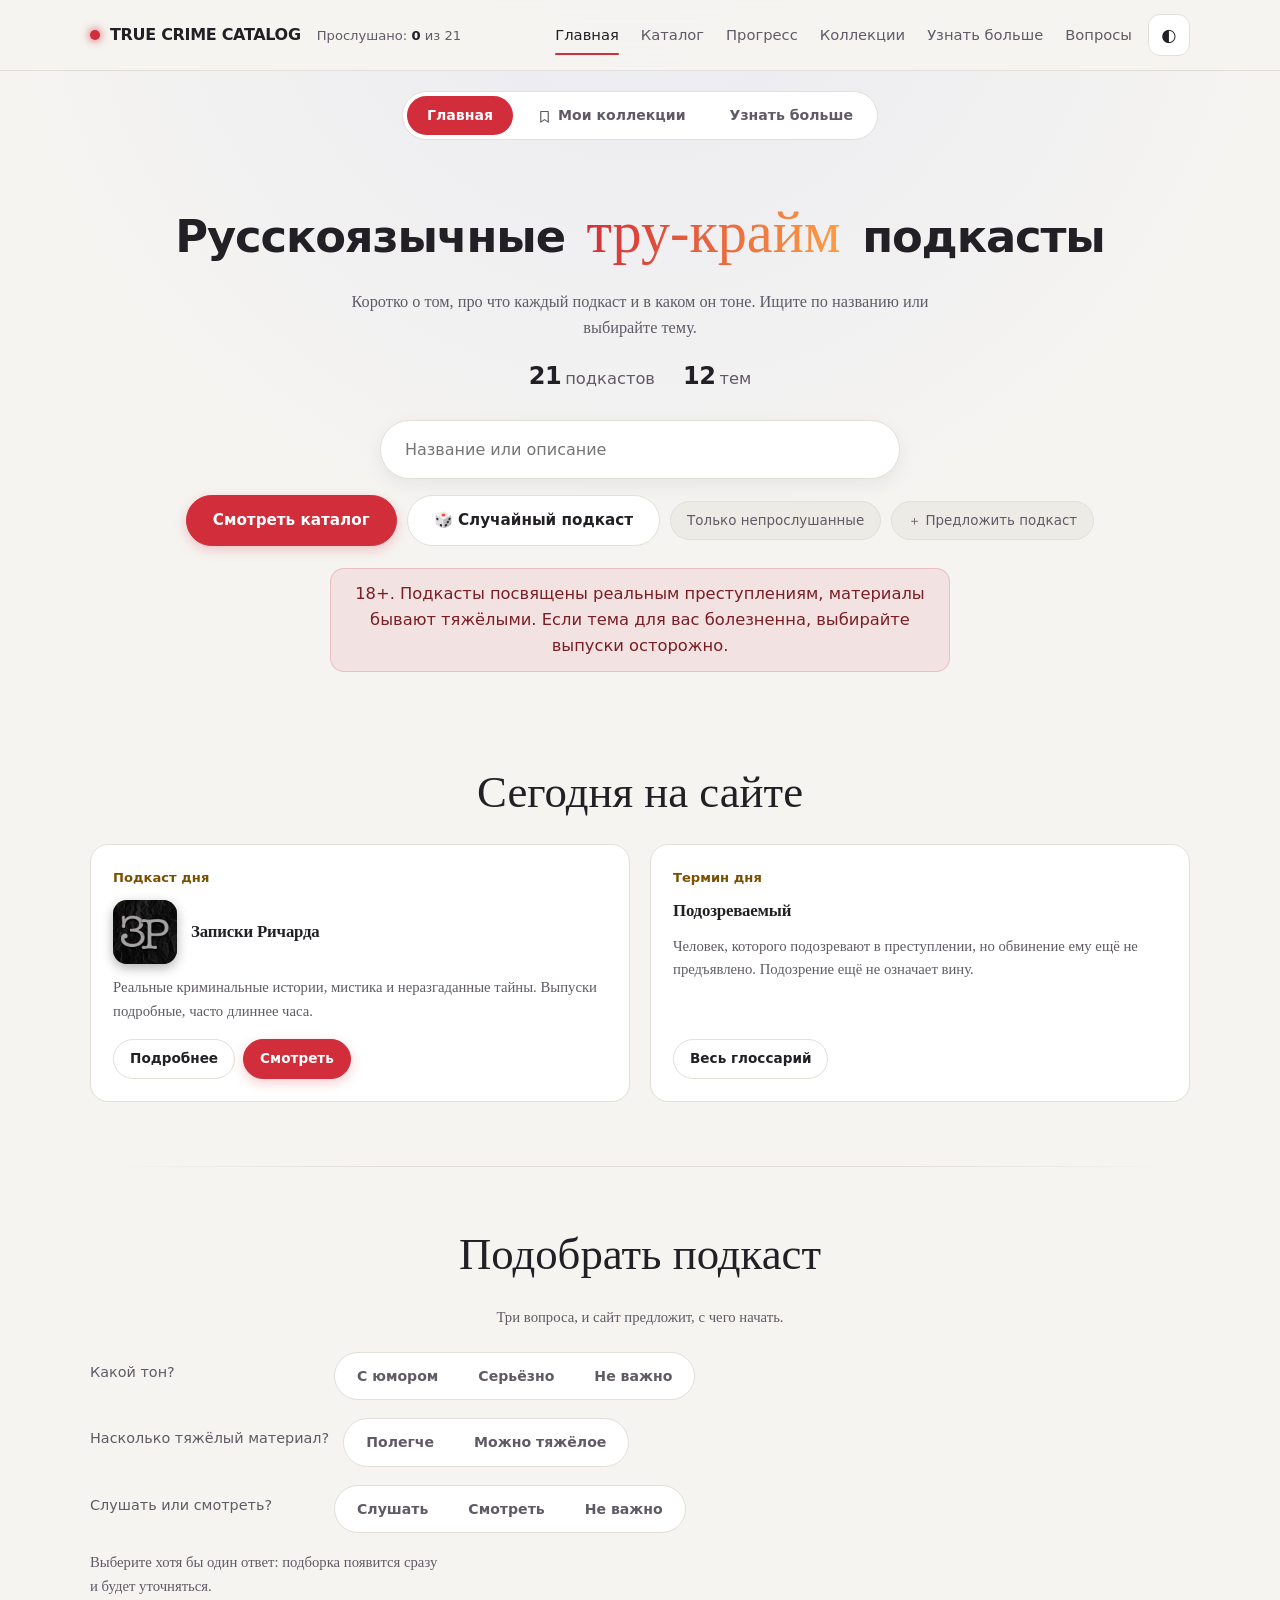
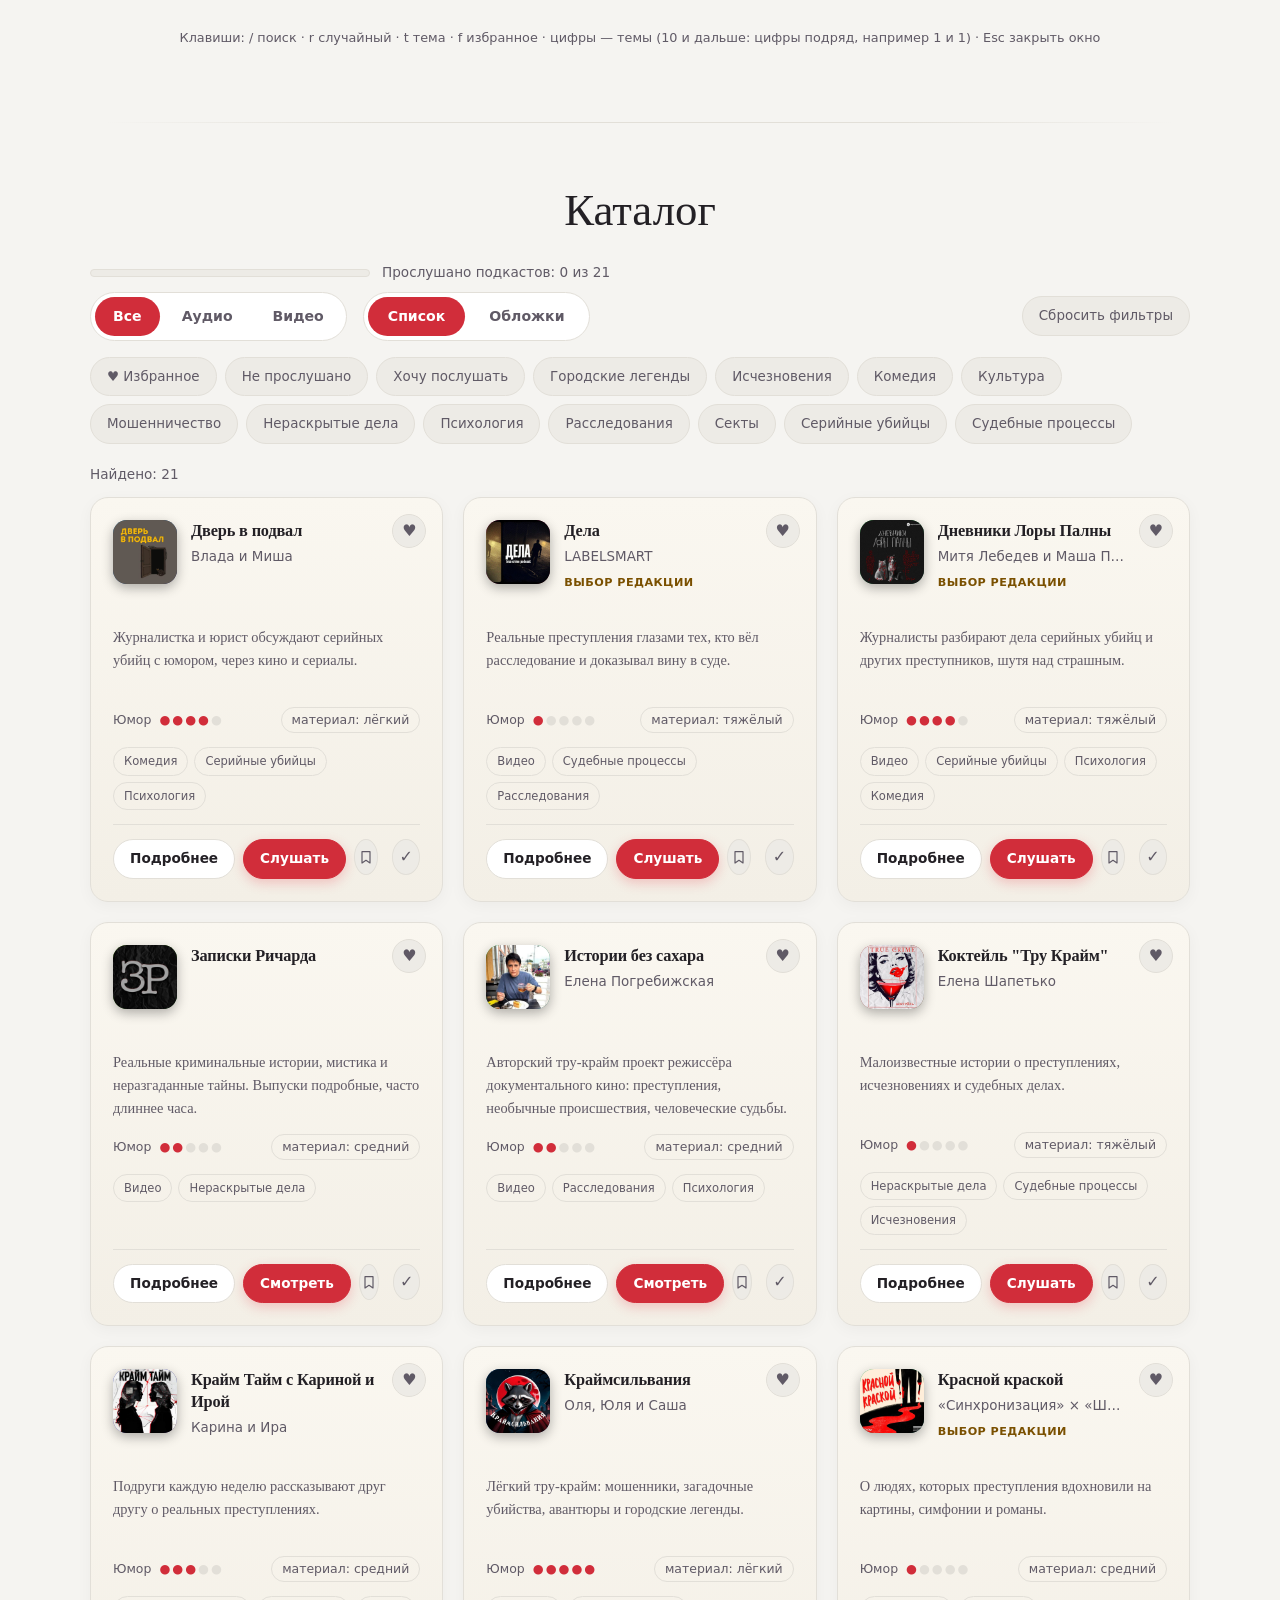
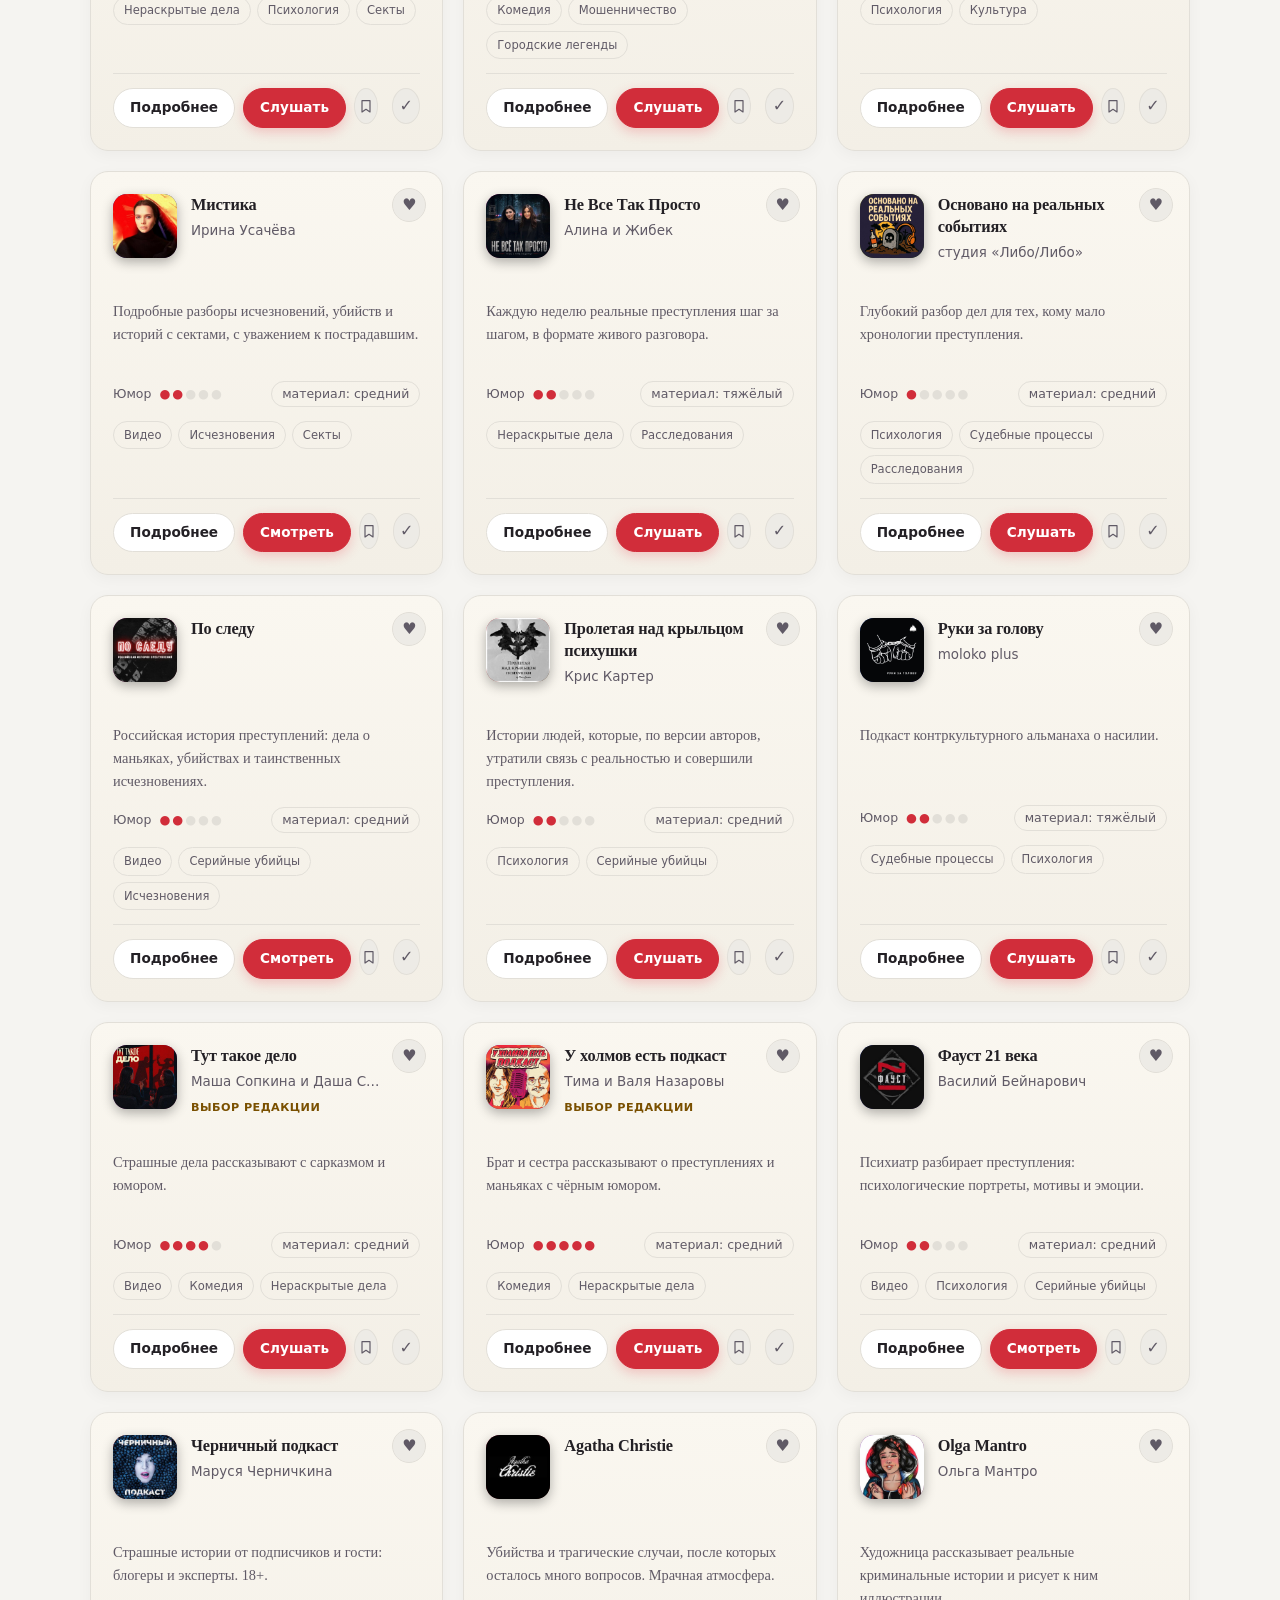
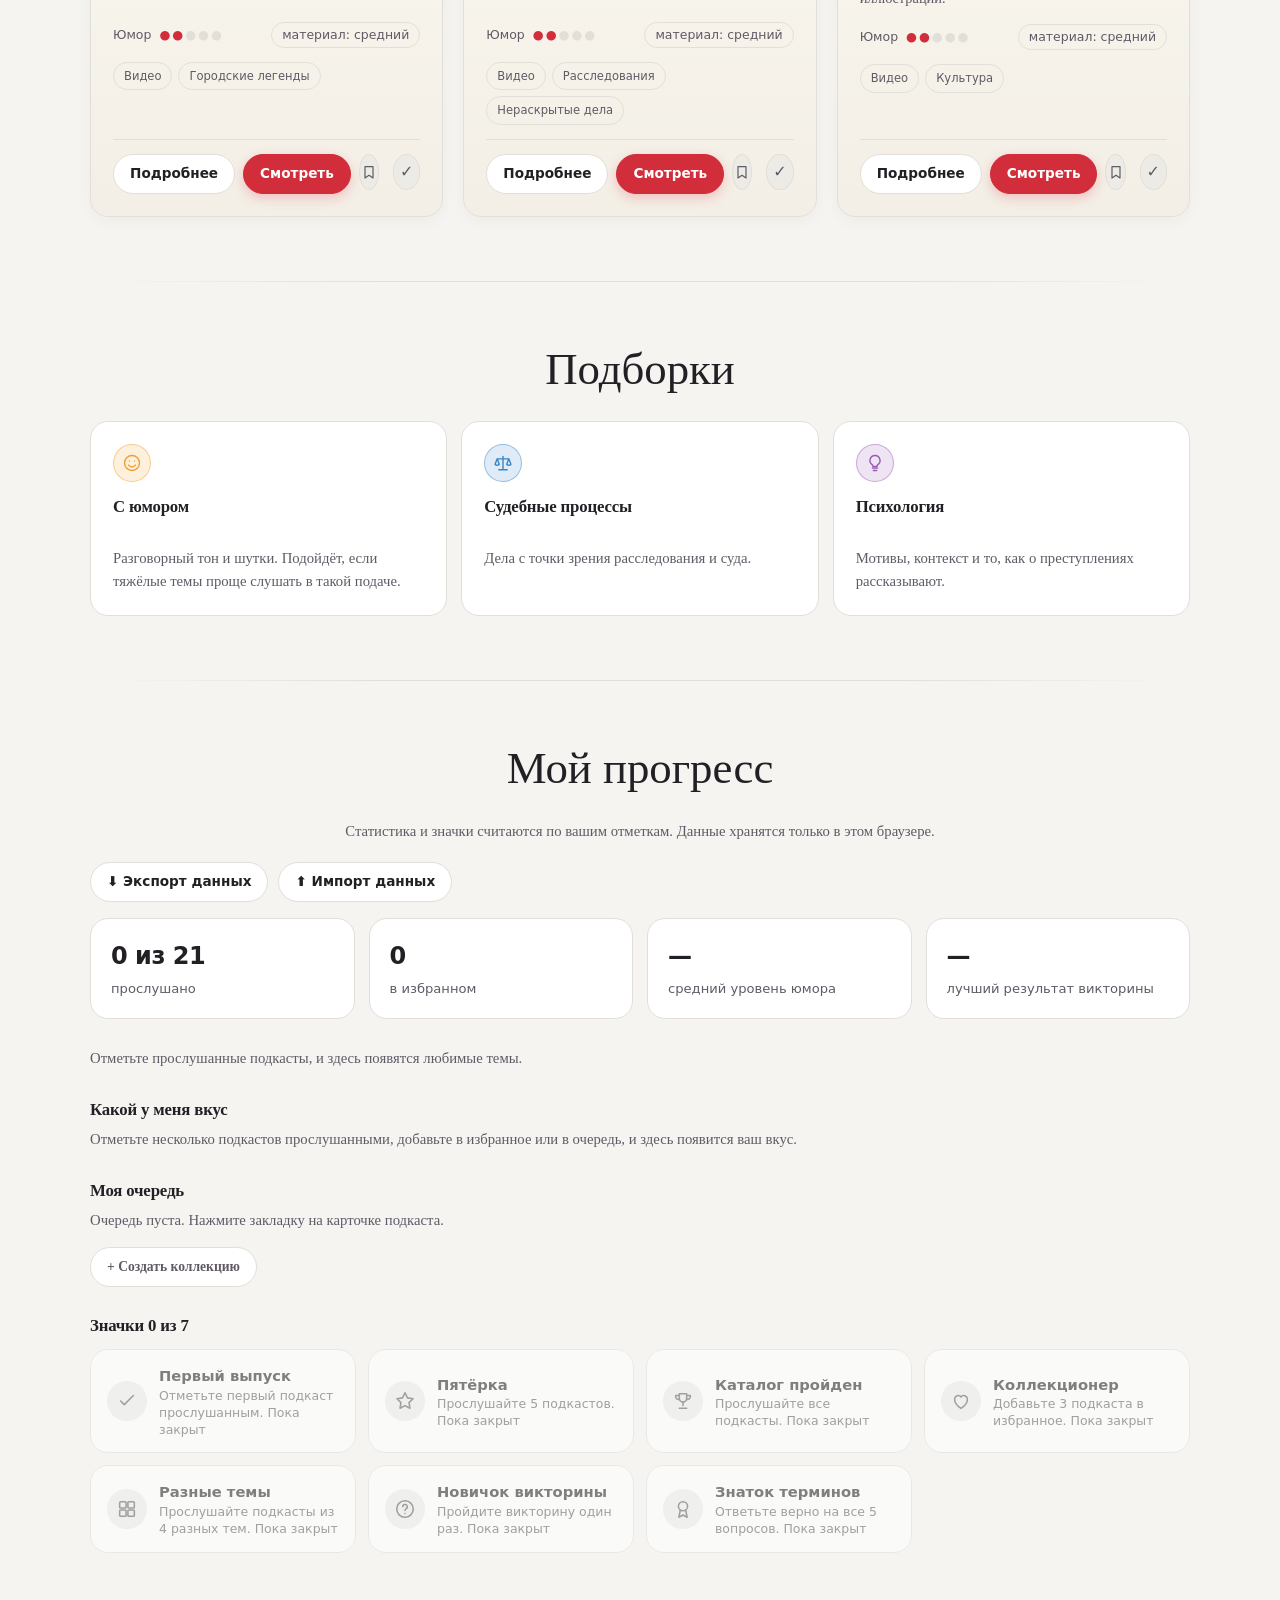
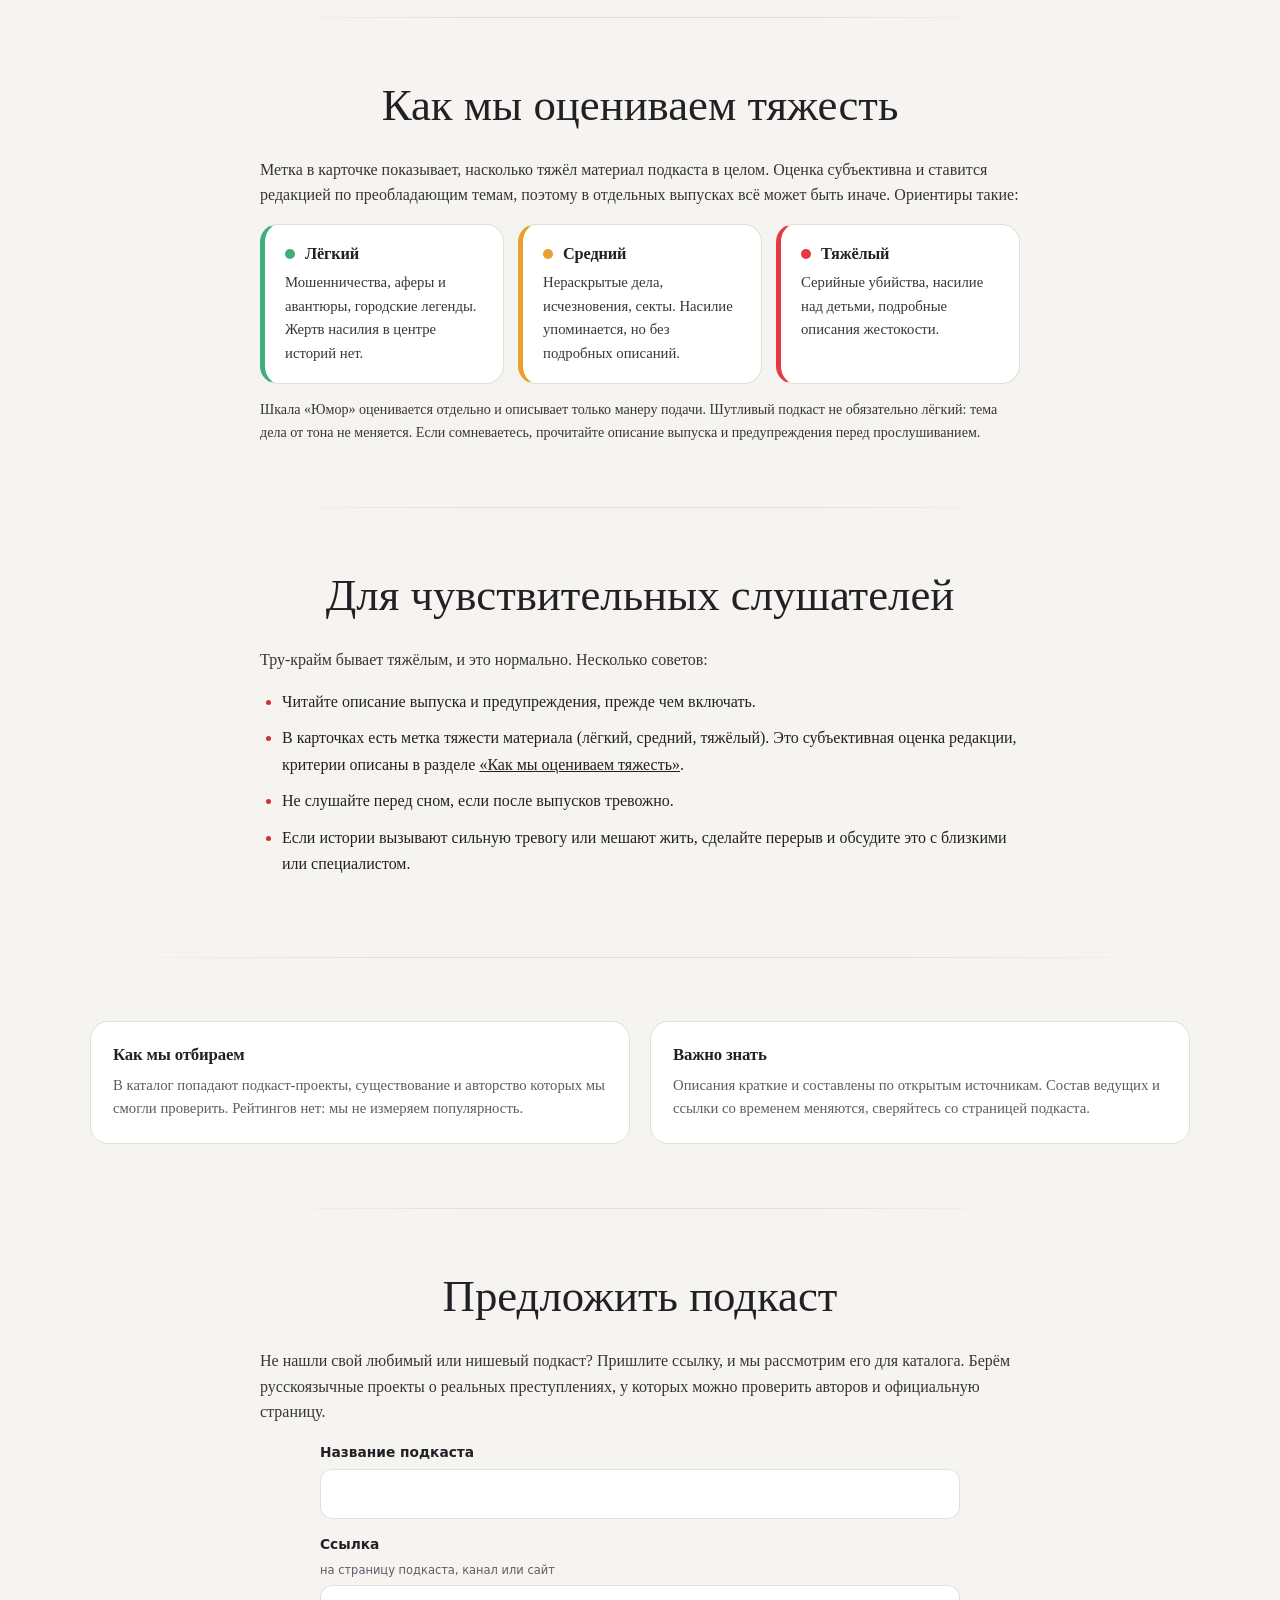
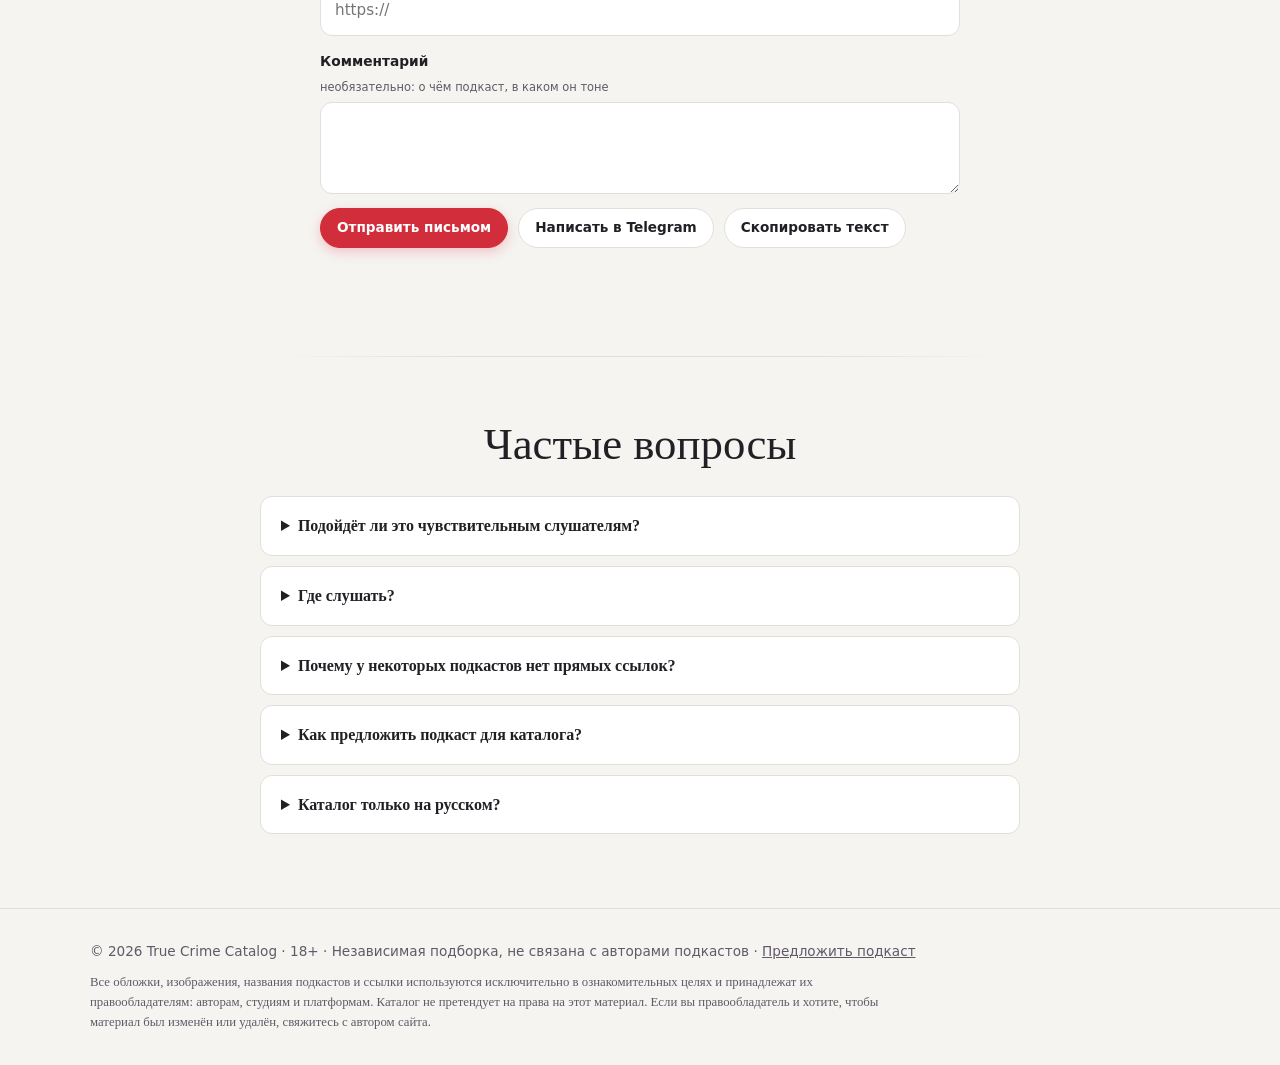
==== commit 32de0e8e: "Разделение сайта на index.html, style.css, main.js и папку images" ====
--- a/index.html
+++ b/index.html
@@ -1,1712 +1,284 @@
 <!DOCTYPE html>
-<html lang="ru" data-theme="dark">
+<html lang="ru">
 <head>
-  <meta charset="UTF-8">
-  <meta name="viewport" content="width=device-width, initial-scale=1.0">
-  <title>Тру-Крайм Каталог</title>
-  <style>
-    /* ============ CSS ПЕРЕМЕННЫЕ ============ */
-    :root {
-      --bg: #0d0d0d;
-      --bg-card: #1a1a1a;
-      --bg-card-hover: #222;
-      --bg-elevated: #242424;
-      --text: #e8e8e8;
-      --text-secondary: #a0a0a0;
-      --text-muted: #6b6b6b;
-      --border: #2e2e2e;
-      --border-hover: #444;
-      --accent: #c41e3a;
-      --accent-hover: #e02a4a;
-      --accent-subtle: rgba(196, 30, 58, 0.12);
-      --accent-glow: rgba(196, 30, 58, 0.3);
-      --success: #2ecc71;
-      --success-subtle: rgba(46, 204, 113, 0.12);
-      --warning: #f39c12;
-      --warning-subtle: rgba(243, 156, 18, 0.12);
-      --info: #3498db;
-      --info-subtle: rgba(52, 152, 219, 0.12);
-      --radius: 12px;
-      --radius-sm: 8px;
-      --radius-xs: 6px;
-      --shadow: 0 4px 20px rgba(0,0,0,0.4);
-      --shadow-hover: 0 8px 32px rgba(0,0,0,0.6);
-      --transition: 0.25s cubic-bezier(0.4, 0, 0.2, 1);
-      --font: 'Segoe UI', system-ui, -apple-system, sans-serif;
-      --font-mono: 'SF Mono', 'Consolas', monospace;
-    }
-
-    [data-theme="light"] {
-      --bg: #f5f3f0;
-      --bg-card: #ffffff;
-      --bg-card-hover: #faf8f6;
-      --bg-elevated: #ffffff;
-      --text: #1a1a1a;
-      --text-secondary: #555;
-      --text-muted: #888;
-      --border: #e0ddd8;
-      --border-hover: #c0bbb5;
-      --accent: #b01830;
-      --accent-hover: #c41e3a;
-      --accent-subtle: rgba(176, 24, 48, 0.08);
-      --accent-glow: rgba(176, 24, 48, 0.2);
-      --success: #1e8c4c;
-      --success-subtle: rgba(30, 140, 76, 0.1);
-      --warning: #d4880f;
-      --warning-subtle: rgba(212, 136, 15, 0.1);
-      --info: #2176a8;
-      --info-subtle: rgba(33, 118, 168, 0.1);
-      --shadow: 0 4px 20px rgba(0,0,0,0.08);
-      --shadow-hover: 0 8px 32px rgba(0,0,0,0.12);
-    }
-
-    /* ============ СБРОС И БАЗА ============ */
-    *, *::before, *::after { box-sizing: border-box; margin: 0; padding: 0; }
-
-    html { scroll-behavior: smooth; }
-
-    body {
-      font-family: var(--font);
-      background: var(--bg);
-      color: var(--text);
-      line-height: 1.6;
-      min-height: 100vh;
-      transition: background var(--transition), color var(--transition);
-      -webkit-font-smoothing: antialiased;
-    }
-
-    /* ============ ПРОПУСК НАВИГАЦИИ ============ */
-    .skip-link {
-      position: absolute; top: -100px; left: 16px;
-      background: var(--accent); color: #fff;
-      padding: 8px 16px; border-radius: var(--radius-xs);
-      z-index: 1000; font-weight: 600; text-decoration: none;
-      transition: top 0.2s;
-    }
-    .skip-link:focus { top: 16px; }
-
-    /* ============ ШАПКА ============ */
-    .header {
-      position: sticky; top: 0; z-index: 100;
-      background: var(--bg); border-bottom: 1px solid var(--border);
-      backdrop-filter: blur(12px);
-      background: color-mix(in srgb, var(--bg) 85%, transparent);
-    }
-
-    .header-inner {
-      max-width: 1280px; margin: 0 auto;
-      padding: 12px 20px;
-      display: flex; align-items: center; gap: 16px;
-      flex-wrap: wrap;
-    }
-
-    .logo {
-      font-size: 1.25rem; font-weight: 800;
-      letter-spacing: -0.5px; white-space: nowrap;
-      display: flex; align-items: center; gap: 8px;
-    }
-    .logo-icon {
-      width: 28px; height: 28px;
-      background: var(--accent); border-radius: 6px;
-      display: flex; align-items: center; justify-content: center;
-      color: #fff; font-size: 16px; font-weight: 900;
-    }
-    .logo span { color: var(--accent); }
-
-    .nav-tabs {
-      display: flex; gap: 4px;
-      background: var(--bg-elevated); border-radius: var(--radius-sm);
-      padding: 3px; border: 1px solid var(--border);
-    }
-
-    .nav-tab {
-      padding: 8px 18px; border: none; background: transparent;
-      color: var(--text-secondary); font-size: 0.9rem; font-weight: 600;
-      border-radius: 6px; cursor: pointer; white-space: nowrap;
-      transition: all var(--transition); font-family: inherit;
-    }
-    .nav-tab:hover { color: var(--text); background: var(--bg-card-hover); }
-    .nav-tab:focus-visible {
-      outline: 2px solid var(--accent); outline-offset: 2px;
-    }
-    .nav-tab.active {
-      background: var(--accent); color: #fff;
-    }
-
-    .header-actions {
-      margin-left: auto; display: flex; align-items: center; gap: 8px;
-    }
-
-    .theme-toggle {
-      width: 40px; height: 40px; border-radius: 50%;
-      border: 1px solid var(--border); background: var(--bg-elevated);
-      color: var(--text); cursor: pointer; font-size: 1.1rem;
-      display: flex; align-items: center; justify-content: center;
-      transition: all var(--transition);
-    }
-    .theme-toggle:hover { border-color: var(--accent); color: var(--accent); }
-    .theme-toggle:focus-visible { outline: 2px solid var(--accent); outline-offset: 2px; }
-
-    /* ============ ОСНОВНОЙ КОНТЕНТ ============ */
-    .main {
-      max-width: 1280px; margin: 0 auto; padding: 24px 20px 80px;
-    }
-
-    .section { display: none; }
-    .section.active { display: block; animation: fadeIn 0.35s ease; }
-
-    @keyframes fadeIn {
-      from { opacity: 0; transform: translateY(8px); }
-      to { opacity: 1; transform: translateY(0); }
-    }
-
-    /* ============ 18+ ПРЕДУПРЕЖДЕНИЕ ============ */
-    .warning-banner {
-      background: var(--accent-subtle);
-      border: 1px solid var(--accent);
-      border-radius: var(--radius); padding: 14px 20px;
-      margin-bottom: 24px; display: flex; align-items: center; gap: 12px;
-      font-size: 0.85rem; color: var(--text-secondary);
-    }
-    .warning-banner strong { color: var(--accent); font-size: 1rem; }
-    .warning-banner .warn-icon { font-size: 1.4rem; flex-shrink: 0; }
-
-    /* ============ ПАНЕЛЬ УПРАВЛЕНИЯ ============ */
-    .toolbar {
-      display: flex; flex-wrap: wrap; gap: 10px;
-      margin-bottom: 20px; align-items: center;
-    }
-
-    .search-box {
-      flex: 1; min-width: 200px; position: relative;
-    }
-    .search-box input {
-      width: 100%; padding: 10px 14px 10px 38px;
-      background: var(--bg-elevated); border: 1px solid var(--border);
-      border-radius: var(--radius-sm); color: var(--text);
-      font-size: 0.9rem; font-family: inherit;
-      transition: border-color var(--transition), box-shadow var(--transition);
-    }
-    .search-box input:focus {
-      outline: none; border-color: var(--accent);
-      box-shadow: 0 0 0 3px var(--accent-glow);
-    }
-    .search-box input::placeholder { color: var(--text-muted); }
-    .search-box .search-icon {
-      position: absolute; left: 12px; top: 50%; transform: translateY(-50%);
-      color: var(--text-muted); font-size: 0.95rem; pointer-events: none;
-    }
-
-    .btn {
-      padding: 10px 16px; border-radius: var(--radius-sm);
-      border: 1px solid var(--border); background: var(--bg-elevated);
-      color: var(--text); font-size: 0.85rem; font-weight: 600;
-      cursor: pointer; transition: all var(--transition);
-      font-family: inherit; white-space: nowrap;
-      display: inline-flex; align-items: center; gap: 6px;
-    }
-    .btn:hover { border-color: var(--border-hover); background: var(--bg-card-hover); transform: translateY(-1px); }
-    .btn:focus-visible { outline: 2px solid var(--accent); outline-offset: 2px; }
-    .btn:active { transform: translateY(0); }
-    .btn-accent { background: var(--accent); border-color: var(--accent); color: #fff; }
-    .btn-accent:hover { background: var(--accent-hover); border-color: var(--accent-hover); }
-    .btn-sm { padding: 6px 12px; font-size: 0.8rem; }
-    .btn-ghost { background: transparent; border-color: transparent; color: var(--text-secondary); }
-    .btn-ghost:hover { background: var(--bg-elevated); color: var(--text); }
-
-    .filter-chips {
-      display: flex; flex-wrap: wrap; gap: 6px;
-      margin-bottom: 20px; align-items: center;
-    }
-    .chip {
-      padding: 6px 14px; border-radius: 20px;
-      border: 1px solid var(--border); background: var(--bg-elevated);
-      color: var(--text-secondary); font-size: 0.8rem; font-weight: 500;
-      cursor: pointer; transition: all var(--transition); font-family: inherit;
-      white-space: nowrap;
-    }
-    .chip:hover { border-color: var(--border-hover); color: var(--text); }
-    .chip:focus-visible { outline: 2px solid var(--accent); outline-offset: 2px; }
-    .chip.active { background: var(--accent); border-color: var(--accent); color: #fff; }
-
-    /* ============ СТАТИСТИКА ============ */
-    .stats-row {
-      display: flex; flex-wrap: wrap; gap: 12px; margin-bottom: 24px;
-    }
-    .stat-card {
-      flex: 1; min-width: 120px;
-      background: var(--bg-card); border: 1px solid var(--border);
-      border-radius: var(--radius); padding: 16px;
-      text-align: center; transition: all var(--transition);
-    }
-    .stat-card:hover { border-color: var(--border-hover); transform: translateY(-2px); }
-    .stat-value {
-      font-size: 1.6rem; font-weight: 800; color: var(--accent);
-      font-variant-numeric: tabular-nums;
-    }
-    .stat-label { font-size: 0.75rem; color: var(--text-muted); text-transform: uppercase; letter-spacing: 0.5px; margin-top: 4px; }
-
-    /* ============ ЗНАЧКИ ============ */
-    .badges-row {
-      display: flex; flex-wrap: wrap; gap: 8px; margin-bottom: 24px;
-    }
-    .badge-item {
-      display: flex; align-items: center; gap: 6px;
-      padding: 6px 12px; border-radius: 20px;
-      background: var(--bg-elevated); border: 1px solid var(--border);
-      font-size: 0.78rem; color: var(--text-secondary);
-      transition: all var(--transition);
-    }
-    .badge-item.earned {
-      border-color: var(--warning); background: var(--warning-subtle);
-      color: var(--warning); font-weight: 600;
-    }
-    .badge-item .badge-emoji { font-size: 1rem; }
-
-    /* ============ СЕТКА ПОДКАСТОВ ============ */
-    .podcast-grid {
-      display: grid;
-      grid-template-columns: repeat(auto-fill, minmax(320px, 1fr));
-      gap: 16px;
-    }
-
-    .podcast-card {
-      background: var(--bg-card); border: 1px solid var(--border);
-      border-radius: var(--radius); overflow: hidden;
-      transition: all var(--transition); position: relative;
-      display: flex; flex-direction: column;
-    }
-    .podcast-card:hover {
-      border-color: var(--border-hover);
-      box-shadow: var(--shadow-hover);
-      transform: translateY(-3px);
-    }
-    .podcast-card:focus-within {
-      border-color: var(--accent);
-      box-shadow: 0 0 0 3px var(--accent-glow);
-    }
-
-    .card-cover {
-      width: 100%; aspect-ratio: 16/9;
-      background: var(--bg-elevated);
-      display: flex; align-items: center; justify-content: center;
-      position: relative; overflow: hidden;
-    }
-    .card-cover svg { width: 100%; height: 100%; }
-
-    .card-badges {
-      position: absolute; top: 8px; left: 8px;
-      display: flex; gap: 4px; flex-wrap: wrap;
-    }
-    .badge-tag {
-      padding: 3px 8px; border-radius: 4px;
-      font-size: 0.65rem; font-weight: 700; text-transform: uppercase;
-      letter-spacing: 0.5px;
-    }
-    .badge-new { background: var(--success); color: #fff; }
-    .badge-popular { background: var(--warning); color: #000; }
-
-    .card-actions-top {
-      position: absolute; top: 8px; right: 8px;
-      display: flex; gap: 4px;
-    }
-    .card-action-btn {
-      width: 32px; height: 32px; border-radius: 50%;
-      border: none; background: rgba(0,0,0,0.6); color: #fff;
-      cursor: pointer; font-size: 0.85rem;
-      display: flex; align-items: center; justify-content: center;
-      transition: all var(--transition); backdrop-filter: blur(4px);
-    }
-    .card-action-btn:hover { background: var(--accent); transform: scale(1.1); }
-    .card-action-btn:focus-visible { outline: 2px solid #fff; outline-offset: 2px; }
-    .card-action-btn.active { background: var(--accent); }
-
-    .card-body {
-      padding: 16px; flex: 1; display: flex; flex-direction: column;
-    }
-    .card-title {
-      font-size: 1.05rem; font-weight: 700; margin-bottom: 6px;
-      line-height: 1.3;
-    }
-    .card-desc {
-      font-size: 0.82rem; color: var(--text-secondary);
-      line-height: 1.5; margin-bottom: 10px; flex: 1;
-    }
-
-    .card-meta {
-      display: flex; flex-wrap: wrap; gap: 6px; margin-bottom: 10px;
-    }
-    .meta-tag {
-      padding: 3px 8px; border-radius: 4px;
-      font-size: 0.7rem; font-weight: 600;
-      background: var(--bg-elevated); border: 1px solid var(--border);
-      color: var(--text-secondary);
-    }
-    .meta-humor { border-color: var(--warning); color: var(--warning); }
-    .meta-heavy { border-color: var(--accent); color: var(--accent); }
-    .meta-format { border-color: var(--info); color: var(--info); }
-
-    .card-topics {
-      display: flex; flex-wrap: wrap; gap: 4px; margin-bottom: 10px;
-    }
-    .topic-tag {
-      padding: 2px 8px; border-radius: 10px;
-      font-size: 0.68rem; background: var(--accent-subtle);
-      color: var(--accent); font-weight: 500;
-    }
-
-    .card-links {
-      display: flex; flex-wrap: wrap; gap: 6px; margin-top: auto;
-    }
-    .card-links a {
-      font-size: 0.75rem; color: var(--text-secondary);
-      text-decoration: none; padding: 4px 10px;
-      border-radius: var(--radius-xs); border: 1px solid var(--border);
-      transition: all var(--transition); display: inline-flex;
-      align-items: center; gap: 4px;
-    }
-    .card-links a:hover {
-      border-color: var(--accent); color: var(--accent);
-      background: var(--accent-subtle);
-    }
-    .card-links a:focus-visible { outline: 2px solid var(--accent); outline-offset: 2px; }
-
-    /* ============ ПОДКАСТ ДНЯ ============ */
-    .podcast-of-day {
-      background: linear-gradient(135deg, var(--accent-subtle), transparent);
-      border: 1px solid var(--accent);
-      border-radius: var(--radius); padding: 20px;
-      margin-bottom: 24px; display: flex; gap: 16px;
-      align-items: center; flex-wrap: wrap;
-    }
-    .podcast-of-day .potd-label {
-      font-size: 0.7rem; font-weight: 800; text-transform: uppercase;
-      letter-spacing: 1px; color: var(--accent); margin-bottom: 4px;
-    }
-    .podcast-of-day h3 { font-size: 1.1rem; margin-bottom: 4px; }
-    .podcast-of-day p { font-size: 0.82rem; color: var(--text-secondary); }
-
-    /* ============ ПУСТОЕ СОСТОЯНИЕ ============ */
-    .empty-state {
-      text-align: center; padding: 60px 20px;
-      color: var(--text-muted);
-    }
-    .empty-state .empty-icon { font-size: 3rem; margin-bottom: 12px; }
-    .empty-state p { font-size: 0.9rem; }
-
-    /* ============ РАЗДЕЛ "УЗНАТЬ БОЛЬШЕ" ============ */
-    .learn-grid {
-      display: grid; grid-template-columns: 1fr; gap: 24px;
-    }
-
-    .learn-card {
-      background: var(--bg-card); border: 1px solid var(--border);
-      border-radius: var(--radius); padding: 24px;
-      transition: all var(--transition);
-    }
-    .learn-card:hover { border-color: var(--border-hover); }
-    .learn-card h3 {
-      font-size: 1.15rem; margin-bottom: 12px;
-      display: flex; align-items: center; gap: 8px;
-    }
-    .learn-card p { font-size: 0.85rem; color: var(--text-secondary); line-height: 1.6; }
-
-    /* ============ ГЛОССАРИЙ ============ */
-    .glossary-grid {
-      display: grid;
-      grid-template-columns: repeat(auto-fill, minmax(260px, 1fr));
-      gap: 12px;
-    }
-    .glossary-item {
-      background: var(--bg-elevated); border: 1px solid var(--border);
-      border-radius: var(--radius-sm); padding: 14px;
-      display: flex; gap: 12px; align-items: flex-start;
-      transition: all var(--transition);
-    }
-    .glossary-item:hover {
-      border-color: var(--accent); transform: translateX(4px);
-    }
-    .glossary-item:focus-within {
-      border-color: var(--accent); box-shadow: 0 0 0 2px var(--accent-glow);
-    }
-    .glossary-icon {
-      width: 44px; height: 44px; border-radius: var(--radius-xs);
-      flex-shrink: 0; overflow: hidden;
-    }
-    .glossary-icon svg { width: 100%; height: 100%; }
-    .glossary-term { font-weight: 700; font-size: 0.9rem; margin-bottom: 2px; }
-    .glossary-def { font-size: 0.78rem; color: var(--text-secondary); line-height: 1.5; }
-
-    /* ============ ВИКТОРИНА ============ */
-    .quiz-container { max-width: 600px; }
-    .quiz-question {
-      background: var(--bg-elevated); border: 1px solid var(--border);
-      border-radius: var(--radius); padding: 20px; margin-bottom: 16px;
-    }
-    .quiz-question p { font-weight: 600; margin-bottom: 12px; font-size: 0.9rem; }
-    .quiz-options { display: flex; flex-direction: column; gap: 8px; }
-    .quiz-option {
-      padding: 10px 14px; border-radius: var(--radius-sm);
-      border: 1px solid var(--border); background: var(--bg-card);
-      color: var(--text); cursor: pointer; font-size: 0.85rem;
-      text-align: left; font-family: inherit;
-      transition: all var(--transition);
-    }
-    .quiz-option:hover { border-color: var(--accent); background: var(--accent-subtle); }
-    .quiz-option:focus-visible { outline: 2px solid var(--accent); outline-offset: 2px; }
-    .quiz-option.correct { border-color: var(--success); background: var(--success-subtle); color: var(--success); }
-    .quiz-option.wrong { border-color: var(--accent); background: var(--accent-subtle); color: var(--accent); }
-    .quiz-option:disabled { cursor: default; opacity: 0.7; }
-    .quiz-result {
-      text-align: center; padding: 20px;
-      font-size: 1rem; font-weight: 600;
-    }
-
-    /* ============ ИСТОРИЯ ЖАНРА ============ */
-    .timeline { position: relative; padding-left: 24px; }
-    .timeline::before {
-      content: ''; position: absolute; left: 8px; top: 0; bottom: 0;
-      width: 2px; background: var(--border);
-    }
-    .timeline-item {
-      position: relative; margin-bottom: 20px;
-    }
-    .timeline-item::before {
-      content: ''; position: absolute; left: -20px; top: 6px;
-      width: 10px; height: 10px; border-radius: 50%;
-      background: var(--accent); border: 2px solid var(--bg);
-    }
-    .timeline-year {
-      font-size: 0.75rem; font-weight: 700; color: var(--accent);
-      text-transform: uppercase; letter-spacing: 0.5px;
-    }
-    .timeline-text { font-size: 0.85rem; color: var(--text-secondary); line-height: 1.5; }
-
-    /* ============ КНИГИ И ФИЛЬМЫ ============ */
-    .media-list { display: flex; flex-direction: column; gap: 10px; }
-    .media-item {
-      background: var(--bg-elevated); border: 1px solid var(--border);
-      border-radius: var(--radius-sm); padding: 14px;
-      transition: all var(--transition);
-    }
-    .media-item:hover { border-color: var(--border-hover); transform: translateX(4px); }
-    .media-item h4 { font-size: 0.9rem; margin-bottom: 2px; }
-    .media-item .media-author { font-size: 0.78rem; color: var(--text-muted); margin-bottom: 4px; }
-    .media-item .media-desc { font-size: 0.8rem; color: var(--text-secondary); line-height: 1.5; }
-    .media-type {
-      display: inline-block; padding: 2px 8px; border-radius: 4px;
-      font-size: 0.65rem; font-weight: 700; text-transform: uppercase;
-      margin-bottom: 6px;
-    }
-    .media-type.book { background: var(--info-subtle); color: var(--info); }
-    .media-type.film { background: var(--warning-subtle); color: var(--warning); }
-
-    /* ============ ЭТИКА ============ */
-    .ethics-list { list-style: none; display: flex; flex-direction: column; gap: 12px; }
-    .ethics-list li {
-      padding: 14px 16px; background: var(--bg-elevated);
-      border: 1px solid var(--border); border-radius: var(--radius-sm);
-      border-left: 3px solid var(--accent);
-      font-size: 0.85rem; color: var(--text-secondary); line-height: 1.6;
-      transition: all var(--transition);
-    }
-    .ethics-list li:hover { border-left-color: var(--accent-hover); transform: translateX(4px); }
-    .ethics-list li strong { color: var(--text); display: block; margin-bottom: 4px; font-size: 0.9rem; }
-
-    /* ============ МОИ КОЛЛЕКЦИИ ============ */
-    .collections-grid {
-      display: grid;
-      grid-template-columns: repeat(auto-fill, minmax(260px, 1fr));
-      gap: 16px;
-    }
-    .collection-card {
-      background: var(--bg-card); border: 1px solid var(--border);
-      border-radius: var(--radius); padding: 20px;
-      transition: all var(--transition); cursor: pointer;
-    }
-    .collection-card:hover {
-      border-color: var(--accent); transform: translateY(-3px);
-      box-shadow: var(--shadow-hover);
-    }
-    .collection-card:focus-visible {
-      outline: 2px solid var(--accent); outline-offset: 2px;
-    }
-    .collection-card h4 { font-size: 1rem; margin-bottom: 6px; }
-    .collection-card p { font-size: 0.8rem; color: var(--text-secondary); }
-    .collection-count {
-      display: inline-block; margin-top: 10px;
-      padding: 4px 10px; border-radius: 12px;
-      background: var(--accent-subtle); color: var(--accent);
-      font-size: 0.75rem; font-weight: 700;
-    }
-
-    /* ============ МОДАЛЬНОЕ ОКНО ============ */
-    .modal-overlay {
-      position: fixed; inset: 0; background: rgba(0,0,0,0.7);
-      z-index: 200; display: none; align-items: center; justify-content: center;
-      padding: 20px; backdrop-filter: blur(4px);
-    }
-    .modal-overlay.open { display: flex; }
-    .modal {
-      background: var(--bg-card); border: 1px solid var(--border);
-      border-radius: var(--radius); max-width: 520px; width: 100%;
-      max-height: 80vh; overflow-y: auto; padding: 24px;
-      box-shadow: var(--shadow-hover);
-      animation: modalIn 0.25s ease;
-    }
-    @keyframes modalIn {
-      from { opacity: 0; transform: scale(0.95) translateY(10px); }
-      to { opacity: 1; transform: scale(1) translateY(0); }
-    }
-    .modal-header {
-      display: flex; justify-content: space-between;
-      align-items: center; margin-bottom: 16px;
-    }
-    .modal-header h3 { font-size: 1.1rem; }
-    .modal-close {
-      width: 32px; height: 32px; border-radius: 50%;
-      border: 1px solid var(--border); background: var(--bg-elevated);
-      color: var(--text); cursor: pointer; font-size: 1rem;
-      display: flex; align-items: center; justify-content: center;
-      transition: all var(--transition);
-    }
-    .modal-close:hover { border-color: var(--accent); color: var(--accent); }
-    .modal-close:focus-visible { outline: 2px solid var(--accent); outline-offset: 2px; }
-
-    /* ============ ФУТЕР ============ */
-    .footer {
-      text-align: center; padding: 24px 20px;
-      font-size: 0.75rem; color: var(--text-muted);
-      border-top: 1px solid var(--border);
-    }
-
-    /* ============ АДАПТИВНОСТЬ ============ */
-    @media (max-width: 768px) {
-      .header-inner { padding: 10px 14px; gap: 10px; }
-      .logo { font-size: 1.05rem; }
-      .nav-tab { padding: 7px 12px; font-size: 0.8rem; }
-      .main { padding: 16px 14px 60px; }
-      .podcast-grid { grid-template-columns: 1fr; }
-      .stats-row { gap: 8px; }
-      .stat-card { min-width: 90px; padding: 12px; }
-      .stat-value { font-size: 1.3rem; }
-      .podcast-of-day { flex-direction: column; align-items: flex-start; }
-      .glossary-grid { grid-template-columns: 1fr; }
-      .collections-grid { grid-template-columns: 1fr; }
-    }
-
-    @media (max-width: 480px) {
-      .header-inner { flex-direction: column; align-items: stretch; }
-      .header-actions { margin-left: 0; justify-content: flex-end; }
-      .nav-tabs { width: 100%; justify-content: center; }
-      .nav-tab { flex: 1; text-align: center; }
-    }
-
-    /* ============ СКРОЛЛБАР ============ */
-    ::-webkit-scrollbar { width: 8px; }
-    ::-webkit-scrollbar-track { background: var(--bg); }
-    ::-webkit-scrollbar-thumb { background: var(--border); border-radius: 4px; }
-    ::-webkit-scrollbar-thumb:hover { background: var(--border-hover); }
-
-    /* ============ УТИЛИТЫ ============ */
-    .visually-hidden {
-      position: absolute; width: 1px; height: 1px;
-      padding: 0; margin: -1px; overflow: hidden;
-      clip: rect(0,0,0,0); white-space: nowrap; border: 0;
-    }
-
-    .sr-only { position: absolute; width: 1px; height: 1px; overflow: hidden; clip: rect(0,0,0,0); }
-  </style>
+  <link rel="stylesheet" href="style.css">
+<meta charset="UTF-8">
+<meta name="viewport" content="width=device-width, initial-scale=1">
+<title>True Crime Catalog — русскоязычные тру-крайм подкасты</title>
+<meta name="description" content="Каталог русскоязычных тру-крайм подкастов: о чём они и где искать.">
+<meta name="theme-color" content="#0B0B0F">
+
+<!-- Open Graph / Social Media -->
+<meta property="og:type" content="website">
+<meta property="og:title" content="True Crime Catalog — русскоязычные тру-крайм подкасты">
+<meta property="og:description" content="Каталог русскоязычных тру-крайм подкастов: о чём они и где искать.">
+<meta property="og:image" content="covers/og-preview.jpg">
+<meta name="twitter:card" content="summary_large_image">
+
+<link rel="icon" href="data:image/svg+xml,%3Csvg xmlns='http://www.w3.org/2000/svg' viewBox='0 0 32 32'%3E%3Ccircle cx='16' cy='16' r='11' fill='%23E63946'/%3E%3C/svg%3E">
+<link rel="preconnect" href="https://fonts.googleapis.com">
+<link rel="preconnect" href="https://fonts.gstatic.com" crossorigin>
+<link href="https://fonts.googleapis.com/css2?family=Manrope:wght@400;500;600;700;800&family=Great+Vibes&family=Lora:wght@400;500;600;700&display=swap" rel="stylesheet">
+
 </head>
-<body>
-
-<a href="#main-content" class="skip-link">Перейти к основному содержанию</a>
-
-<!-- ============ ШАПКА ============ -->
-<header class="header" role="banner">
-  <div class="header-inner">
-    <div class="logo">
-      <span class="logo-icon">ТК</span>
-      Тру<span>Крайм</span>
+<body data-view="podcasts">
+<header class="header">
+  <div class="container header__in">
+    <a href="#top" class="logo"><span class="dot" aria-hidden="true"></span>True Crime Catalog</a>
+    <p class="head-stats" id="headStats" aria-live="polite"></p>
+    <nav class="nav" aria-label="Основная навигация">
+      <a href="#top">Главная</a> <a href="#catalog">Каталог</a> <a href="#progress">Прогресс</a> <a href="#mine">Коллекции</a><a href="#learn">Узнать больше</a><a href="#faq">Вопросы</a>
+    </nav>
+    <button class="theme" id="theme" aria-label="Переключить светлую и тёмную тему">◐</button>
+    <button class="burger" id="burger" aria-label="Открыть меню" aria-expanded="false" aria-controls="mmenu">☰</button>
+  </div>
+  <nav class="container mmenu" id="mmenu" aria-label="Мобильная навигация" inert>
+    <a href="#catalog">Каталог</a><a href="#progress">Прогресс</a><a href="#faq">Вопросы</a><a href="#suggest">Предложить подкаст</a><a href="#mine">Мои коллекции</a><a href="#learn">Узнать больше</a><a href="#glossary">Глоссарий</a><a href="#quiz">Викторина</a><a href="#what">О жанре</a><a href="#history">История</a><a href="#media">Книги и кино</a><a href="#ethics">Этика жанра</a>
+  </nav>
+</header>
+<nav class="subnav" id="subnav" aria-label="Разделы «Узнать больше»"><div class="container subnav__in"><a href="#what">О жанре</a><a href="#history">История</a><a href="#media">Книги и кино</a><a href="#glossary">Глоссарий</a><a href="#quiz">Викторина</a><a href="#ethics">Этика жанра</a></div></nav>
+
+<main id="top">
+<nav class="vsw" aria-label="Разделы сайта"><div class="vsw__in"><a href="#top" data-v="podcasts" aria-current="page">Главная</a><a href="#mine" data-v="mine"><svg class="vi" viewBox="0 0 24 24" aria-hidden="true"><path d="M6 4h12v17l-6-4-6 4z"/></svg>Мои коллекции</a><a href="#learn" data-v="learn">Узнать больше</a></div></nav>
+
+<section class="hero container" data-view="podcasts">
+  <h1>Русскоязычные <span class="grad">тру-крайм</span> подкасты</h1>
+  <p>Коротко о том, про что каждый подкаст и в каком он тоне. Ищите по названию или выбирайте тему.</p>
+  <p class="stats" id="stats"></p>
+  <form class="search" role="search" onsubmit="return false">
+    <input id="search" type="search" placeholder="Название или описание" aria-label="Поиск подкастов">
+  </form>
+  <div class="rnd-wrap">
+    <a class="btn btn--p rnd" href="#catalog">Смотреть каталог</a>
+    <button type="button" class="btn rnd" id="random">🎲 Случайный подкаст</button>
+    <button type="button" class="chip" id="randomUnheard" aria-pressed="false">Только непрослушанные</button>
+    <a class="chip" href="#suggest" id="suggestBtn">＋ Предложить подкаст</a>
+    <button type="button" class="chip fl-toggle" id="flashToggle" aria-pressed="true">Фонарик: вкл</button>
+  </div>
+  <p class="note">18+. Подкасты посвящены реальным преступлениям, материалы бывают тяжёлыми. Если тема для вас болезненна, выбирайте выпуски осторожно.</p>
+</section>
+
+<section class="section container" id="today" data-view="podcasts">
+  <h2>Сегодня на сайте</h2>
+  <div class="cols" id="todayBox"></div>
+</section>
+
+<section class="section container" id="finder" data-view="podcasts">
+  <h2>Подобрать подкаст</h2>
+  <p class="gl-note">Три вопроса, и сайт предложит, с чего начать.</p>
+  <div id="finderQ"></div>
+  <div class="grid" id="finderRes"></div>
+  <p class="kbd-hint">Клавиши: / поиск · r случайный · t тема · f избранное · цифры — темы (10 и дальше: цифры подряд, например 1 и 1) · Esc закрыть окно</p>
+</section>
+
+<section class="section container" id="catalog" data-view="podcasts">
+  <h2>Каталог</h2>
+  <div class="progress"><div class="pbar" id="pbar" role="progressbar" aria-label="Прослушано подкастов" aria-valuemin="0" aria-valuenow="0" aria-valuemax="10"><i id="pfill"></i></div><span id="ptext"></span></div>
+  <div class="tabrow"><div class="tabs" role="group" aria-label="Формат подкастов"><button type="button" class="seg" data-fmt="all" aria-pressed="true">Все</button><button type="button" class="seg" data-fmt="audio" aria-pressed="false">Аудио</button><button type="button" class="seg" data-fmt="video" aria-pressed="false">Видео</button></div>
+  <div class="tabs" role="tablist" aria-label="Вид каталога">
+    <button class="tab" role="tab" id="tab-list" aria-selected="true" aria-controls="grid" data-tab="list">Список</button>
+    <button class="tab" role="tab" id="tab-gallery" aria-selected="false" aria-controls="gallery" data-tab="gallery" tabindex="-1">Обложки</button>
+  </div><button type="button" class="chip" id="resetAll">Сбросить фильтры</button></div>
+  <div class="filters" id="tagFilters" role="group" aria-label="Фильтр по темам"></div>
+  <p class="status" id="status" role="status"></p>
+  <div class="grid" id="grid" role="tabpanel" aria-labelledby="tab-list"></div>
+  <div class="gallery" id="gallery" role="tabpanel" aria-labelledby="tab-gallery" hidden></div>
+</section>
+
+<section class="section container" id="recent" data-view="podcasts" hidden>
+  <h2>Недавно открывали</h2>
+  <div class="recent-row" id="recentRow"></div>
+</section>
+
+<section class="section container" id="collections" data-view="podcasts">
+  <h2>Подборки</h2>
+  <div class="cols3">
+    <button type="button" class="coll" data-collect="Комедия" style="--cc:#f0a030"><span class="cic"><svg class="ci" viewBox="0 0 24 24" aria-hidden="true"><circle cx="12" cy="12" r="9"/><path d="M8 14.5c1 1.5 2.5 2.2 4 2.2s3-.7 4-2.2M9 9.5v.01M15 9.5v.01"/></svg></span><h3>С юмором</h3><p>Разговорный тон и шутки. Подойдёт, если тяжёлые темы проще слушать в такой подаче.</p></button>
+    <button type="button" class="coll" data-collect="Судебные процессы" style="--cc:#3a86c8"><span class="cic"><svg class="ci" viewBox="0 0 24 24" aria-hidden="true"><path d="M12 4v16M7 20h10M5 7h14M5 7 2.5 13.5a3 3 0 0 0 5 0L5 7zM19 7l-2.5 6.5a3 3 0 0 0 5 0L19 7z"/></svg></span><h3>Судебные процессы</h3><p>Дела с точки зрения расследования и суда.</p></button>
+    <button type="button" class="coll" data-collect="Психология" style="--cc:#9b59b6"><span class="cic"><svg class="ci" viewBox="0 0 24 24" aria-hidden="true"><path d="M9 18h6M10 21h4M12 3a6 6 0 0 0-3.5 10.9c.6.5 1 1.2 1 2.1h5c0-.9.4-1.6 1-2.1A6 6 0 0 0 12 3z"/></svg></span><h3>Психология</h3><p>Мотивы, контекст и то, как о преступлениях рассказывают.</p></button>
+  </div>
+</section>
+
+<section class="section container" id="progress" data-view="podcasts">
+  <h2>Мой прогресс</h2> 
+  <p class="gl-note">Статистика и значки считаются по вашим отметкам. Данные хранятся только в этом браузере.</p> <div class="data-io" style="margin-top:18px;display:flex;gap:10px;flex-wrap:wrap;align-items:center">
+  <button type="button" class="btn" id="btnExport">⬇ Экспорт данных</button>
+  <button type="button" class="btn" id="btnImport">⬆ Импорт данных</button>
+  <input type="file" id="fileImport" accept=".json,application/json" hidden>
+  <span id="ioStatus" role="status"></span>
+</div>
+  <div class="pstats" id="pstats"></div>
+  <div id="ptags"></div>
+  <h3 class="mt">Какой у меня вкус</h3>
+  <div id="tasteBox"></div>
+  <h3 class="mt">Моя очередь</h3>
+  <div id="queueBox"></div>
+  <p><a class="btn" href="#mycolls">+ Создать коллекцию</a></p>
+  <h3 class="mt">Значки <span id="bcount"></span></h3>
+  <div class="badges" id="badges"></div>
+</section>
+
+<section class="hero container" data-view="mine" id="mine">
+  <h1>Мои <span class="grad">коллекции</span></h1>
+  <p>Личные подборки вроде «Слушать в дороге» или «Перед сном». Видны только вам и хранятся в браузере.</p>
+</section>
+
+<section class="section container" id="mycolls" data-view="mine">
+  <h2>Мои коллекции</h2>
+  <p class="gl-note">Личные подборки вроде «Слушать в дороге» или «Перед сном». Видны только вам и хранятся в браузере.</p>
+  <div class="cform" id="collForm" role="group" aria-label="Новая коллекция"><input id="collName" maxlength="40" placeholder="Название коллекции" aria-label="Название коллекции"><button type="button" id="collAdd" class="btn btn--p">+ Создать коллекцию</button></div>
+  <div id="collList"></div>
+</section>
+
+<section class="hero container" data-view="learn" id="learn">
+  <h1>Узнать <span class="grad">больше</span></h1>
+  <p>Термины, викторина, история жанра, книги и правила этики. Всё, что помогает лучше понимать, о чём говорят подкасты.</p>
+  <div class="qlinks"><a class="btn" href="#glossary">Глоссарий</a><a class="btn" href="#quiz">Викторина</a><a class="btn" href="#history">История жанра</a><a class="btn" href="#media">Книги и кино</a><a class="btn" href="#ethics">Этика жанра</a></div>
+</section>
+
+<section class="section container text" id="what" data-view="learn">
+  <h2>Что такое true crime</h2>
+  <p>True crime — документальный жанр о реальных преступлениях: убийствах, исчезновениях, мошенничестве, громких судебных делах. Авторы опираются на архивы, судебные материалы и журналистские расследования.</p>
+  <p>Истории о настоящих преступлениях существовали задолго до подкастов: в книгах, газетах, на радио и телевидении. Подкаст «Serial» (2014) сделал именно этот формат массовым.</p>
+  <h3>Почему такие истории привлекают</h3>
+  <p>Исследователи называют несколько возможных причин: любопытство к опасности, которую можно изучать со стороны, желание понять мотивы людей, интерес к тому, как работает правосудие. Единого объяснения нет.</p>
+</section>
+
+<section class="section container" id="history" data-view="learn">
+  <h2>История жанра</h2>
+  <p class="gl-note">Короткая шкала: как истории о реальных преступлениях пришли в подкасты. Сначала общая картина, ниже — российский контекст.</p>
+  <ol class="tl">
+    <li data-era="XVIII–XIX века"><b>XVIII–XIX века</b><p>Сборники и газетные отчёты о громких процессах, например английский «Newgate Calendar». Читатели уже тогда интересовались реальными делами.</p></li>
+    <li data-era="1930-е"><b>1930-е</b><p>Криминальные радиопередачи в США. Истории о преступлениях впервые звучат в эфире.</p></li>
+    <li data-era="1966"><b>1966</b><p>Выходит «Хладнокровное убийство» Трумена Капоте. Документальный роман задаёт образец для книг жанра.</p></li>
+    <li data-era="1987–1988"><b>1987–1988</b><p>На американском ТВ появляется «Unsolved Mysteries», а фильм «Тонкая голубая линия» показывает, что документалистика может повлиять на судьбу осуждённого.</p></li>
+    <li data-era="2014"><b>2014</b><p>Подкаст «Serial» делает формат массовым: один случай рассказывают на протяжении всего сезона.</p></li>
+    <li data-era="2015–2016"><b>2015–2016</b><p>Выходят сериал «Making a Murderer» и подкаст «My Favorite Murder». Жанр делится на документальные расследования и разговорные подкасты с юмором.</p></li>
+    <li data-era="Сегодня"><b>Сегодня</b><p>Русскоязычные тру-крайм подкасты становятся заметным направлением: от судебных разборов до разговорных выпусков. Именно их собирает этот каталог.</p></li>
+  </ol>
+  <h3 class="mt tl-sub">В России и русскоязычном пространстве</h3>
+  <p class="gl-note">У нас жанр шёл своим путём: от судебной хроники и советских детективов к телепередачам и подкастам.</p>
+  <ol class="tl">
+    <li data-era="1860-е"><b>1860-е</b><p>Судебная реформа 1864 года вводит открытые заседания и суд присяжных. Газеты начинают публиковать судебные отчёты, а публичные процессы становятся темой для чтения и споров. Известным судебным оратором того времени был Анатолий Кони.</p></li>
+    <li data-era="1971"><b>1971</b><p>На экраны выходит «Следствие ведут ЗнаТоКи»: вымышленные дела, но формат милицейского расследования надолго становится для зрителей образцом. Майора Томина играет Леонид Каневский.</p></li>
+    <li data-era="Конец 1980-х — 1990-е"><b>Конец 1980-х — 1990-е</b><p>В годы гласности о преступлениях начинают говорить открыто, в том числе о серийных убийцах: громким делом стало дело Андрея Чикатило, арестованного в 1990 году. Криминальная хроника переходит на телевидение, а в 1990-е появляются целые рубрики и передачи о преступности.</p></li>
+    <li data-era="1995"><b>1995</b><p>Начинает выходить документальный цикл «Криминальная Россия» Давида Гамбурга. Он почти двадцать лет остаётся на экранах и формирует образ «лихих девяностых».</p></li>
+    <li data-era="2006"><b>2006</b><p>На НТВ стартует «Следствие вели…» с Леонидом Каневским: документальные истории о громких делах советской эпохи в формате расследования.</p></li>
+    <li data-era="Конец 2010-х — сегодня"><b>Конец 2010-х — сегодня</b><p>Тру-крайм приходит в русскоязычные подкасты: появляются проекты с разным тоном, от судебных разборов до разговорных выпусков с юмором. Многие из них собраны в нашем <a href="#catalog" style="text-decoration:underline">каталоге</a>.</p></li>
+  </ol>
+  <p class="gl-note"><a href="#media" style="text-decoration:underline">Что почитать и посмотреть</a></p>
+</section>
+
+<section class="section container" id="media" data-view="learn">
+  <h2>Книги и документальные фильмы</h2>
+  <p class="gl-note">Подборка для знакомства с жанром, это не рейтинг. Метки тяжести субъективны, как и в карточках подкастов; <a href="#severity" style="text-decoration:underline">критерии оценки</a>.</p>
+  <h3>Книги</h3>
+  <div class="gl-list"><article class="gl-item bk"><div class="bk-ph" data-n="2"><img class="on" src="images/img-01.jpg" alt="Обложка книги: Хладнокровное убийство"><img src="images/img-02.jpg" alt=""></div><div class="bk-tx"><h3>«Хладнокровное убийство»</h3><p>Трумен Капоте, 1966. Документальный роман об убийстве семьи в американской глубинке. С этой книги часто отсчитывают современный true crime.</p><span class="tag">Книга · материал: тяжёлый</span></div></article><article class="gl-item bk"><div class="bk-ph" data-n="2"><img class="on" src="images/img-03.jpg" alt="Обложка книги: Mindhunter. Охотник за разумом"><img src="images/img-04.jpg" alt=""></div><div class="bk-tx"><h3>«Mindhunter. Охотник за разумом»</h3><p>Джон Дуглас и Марк Олшейкер, 1995. Воспоминания сотрудника ФБР, одного из создателей криминального профилирования.</p><span class="tag">Книга · материал: тяжёлый</span></div></article><article class="gl-item bk"><div class="bk-ph" data-n="2"><img class="on" src="images/img-05.jpg" alt="Обложка книги: Дьявол в Белом городе"><img src="images/img-06.jpg" alt=""></div><div class="bk-tx"><h3>«Дьявол в Белом городе»</h3><p>Эрик Ларсон, 2003. История Всемирной выставки 1893 года в Чикаго и серийного убийцы, действовавшего в те же годы.</p><span class="tag">Книга · материал: средний</span></div></article><article class="gl-item bk"><div class="bk-ph"><img class="on" src="images/img-07.jpg" alt="Обложка книги: Записки следователя"></div><div class="bk-tx"><h3>«Записки следователя»</h3><p>Лев Шейнин. Рассказы советского следователя о реальных делах. Читать стоит с поправкой на эпоху, в которую они написаны.</p><span class="tag">Книга · материал: лёгкий</span></div></article></div>
+  <h3 class="mt tl-sub">Русскоязычные книги</h3>
+  <div class="gl-list"><article class="gl-item bk"><div class="bk-ph" data-n="3"><img class="on" src="images/img-08.jpg" alt="Обложка книги: Безлюдное место"><img src="images/img-09.jpg" alt=""><img src="images/img-10.jpg" alt=""></div><div class="bk-tx"><h3>«Безлюдное место. Как ловят маньяков в России»</h3><p>Саша Сулим, 2023. Журналистка рассказывает, как в России расследуют дела серийных убийц; в центре книги история ангарского маньяка Попкова.</p><span class="tag">Книга · материал: тяжёлый</span></div></article><article class="gl-item bk"><div class="bk-ph" data-n="3"><img class="on" src="images/img-11.jpg" alt="Обложка книги: Копейский маньяк"><img src="images/img-12.jpg" alt=""><img src="images/img-13.jpg" alt=""></div><div class="bk-tx"><h3>«Копейский маньяк»</h3><p>Алексей Решетун, 2025. Судмедэксперт разбирает дело Вячеслава Яикова: как быть с преступником, который не осознавал своих поступков из-за болезни.</p><span class="tag">Книга · материал: тяжёлый</span></div></article><article class="gl-item bk"><div class="bk-ph" data-n="3"><img class="on" src="images/img-14.jpg" alt="Обложка книги: Я иду искать"><img src="images/img-15.jpg" alt=""><img src="images/img-16.jpg" alt=""></div><div class="bk-tx"><h3>«Я иду искать»</h3><p>Ева Меркачёва, 2025. Подлинные истории о российских маньяках, рассказанные журналисткой.</p><span class="tag">Книга · материал: тяжёлый</span></div></article><article class="gl-item bk"><div class="bk-ph" data-n="3"><img class="on" src="images/img-17.jpg" alt="Обложка книги: Криминал Арт. 10 жутких историй"><img src="images/img-18.jpg" alt=""><img src="images/img-19.jpg" alt=""></div><div class="bk-tx"><h3>«Криминал Арт. 10 жутких историй, произошедших на самом деле»</h3><p>Ольга Мантро, 2023. Книга по мотивам её видеоформата, где реальные истории сопровождаются рисунками.</p><span class="tag">Книга · материал: средний</span></div></article></div>
+  <h3 class="mt tl-sub">Российские фильмы и передачи</h3>
+  <div class="gl-list"><article class="gl-item bk"><div class="bk-ph" data-n="2"><img class="on" src="images/img-20.jpg" alt="Постер передачи: Криминальная Россия"><img src="images/img-21.jpg" alt=""></div><div class="bk-tx"><h3>«Криминальная Россия»</h3><p>Давид Гамбург, с 1995 года. Документальный цикл о преступности 1990-х, на котором выросло целое поколение зрителей.</p><span class="tag">Документальный цикл · материал: тяжёлый</span></div></article><article class="gl-item bk"><div class="bk-ph" data-n="2"><img class="on" src="images/img-22.jpg" alt="Заставка передачи: Следствие вели"><img src="images/img-23.jpg" alt=""></div><div class="bk-tx"><h3>«Следствие вели…»</h3><p>НТВ, с 2006 года. Телепередача о громких делах в формате расследования, с инсценировками и Леонидом Каневским в роли ведущего.</p><span class="tag">Телепередача · материал: средний</span></div></article><article class="gl-item bk"><div class="bk-ph" data-n="2"><img class="on" src="images/img-24.jpg" alt="Кадр из сериала: Следствие ведут знатоки"><img src="images/img-25.jpg" alt=""></div><div class="bk-tx"><h3>«Следствие ведут ЗнаТоКи»</h3><p>СССР, с 1971 года. Это вымышленные дела, а не документалистика, но этот сериал сформировал образ милицейского расследования.</p><span class="tag">Сериал (художественный) · материал: лёгкий</span></div></article><article class="gl-item bk"><div class="bk-ph" data-n="2"><img class="on" src="images/img-26.jpg" alt="Заставка цикла: Легенды советского сыска"><img src="images/img-27.jpg" alt=""></div><div class="bk-tx"><h3>«Легенды советского сыска»</h3><p>Телеканал «Звезда», 2011. Цикл документальных фильмов о знаменитых уголовных делах советской эпохи: о преступниках и о сыщиках, которые их искали, и о том, как работали следователи без современных технологий.</p><span class="tag">Документальный цикл · материал: средний</span></div></article></div>
+</section>
+
+<section class="section container" id="glossary" data-view="learn">
+  <h2>Глоссарий для новичков</h2>
+  <p class="gl-note">Слова, которые часто звучат в подкастах. Объяснения упрощены и не заменяют юридическую консультацию. За основу взято российское право, в других странах правила могут отличаться.</p>
+  <p class="gl-note" id="glSlangNote" hidden>Это разговорные слова и жаргон, а не юридические термины: в протоколах и приговорах их не используют.</p>
+  <div class="tabs" role="tablist" aria-label="Раздел глоссария">
+    <button type="button" class="gtab" role="tab" id="gtab-terms" aria-selected="true" aria-controls="glList" data-g="terms">Термины</button>
+    <button type="button" class="gtab" role="tab" id="gtab-slang" aria-selected="false" aria-controls="glList" data-g="slang" tabindex="-1">Сленг подкастов</button>
+  </div>
+  <div class="gl-bar">
+    <form class="gl-search" role="search" onsubmit="return false"><input id="glSearch" type="search" placeholder="Найти слово" aria-label="Поиск по глоссарию"></form>
+    <div class="filters gl-chips" id="glChips" role="group" aria-label="Фильтр по группам"></div>
+  </div>
+  <p class="status" id="glStatus" role="status"></p>
+  <div class="gl-list" id="glList" role="tabpanel" aria-labelledby="gtab-terms"></div>
+</section>
+
+<section class="section container" id="quiz" data-view="learn">
+  <h2>Викторина</h2>
+  <p class="gl-note">Ситуации, в которых нужно выбрать выход (а иногда идеального выхода нет), мифы и факты по терминам из глоссария. Зубрить определения не нужно, важно понимать, как всё работает.</p>
+  <div class="qbox" id="quiz-box"></div>
+</section>
+
+<section class="section container text" id="severity" data-view="podcasts">
+  <h2>Как мы оцениваем тяжесть</h2>
+  <p>Метка в карточке показывает, насколько тяжёл материал подкаста в целом. Оценка субъективна и ставится редакцией по преобладающим темам, поэтому в отдельных выпусках всё может быть иначе. Ориентиры такие:</p>
+  <div class="sev-list">
+    <article class="sev" style="--sc:#3fae7a"><h3>Лёгкий</h3><p>Мошенничества, аферы и авантюры, городские легенды. Жертв насилия в центре историй нет.</p></article>
+    <article class="sev" style="--sc:#e8a02f"><h3>Средний</h3><p>Нераскрытые дела, исчезновения, секты. Насилие упоминается, но без подробных описаний.</p></article>
+    <article class="sev" style="--sc:#E63946"><h3>Тяжёлый</h3><p>Серийные убийства, насилие над детьми, подробные описания жестокости.</p></article>
+  </div>
+  <p class="sev-note">Шкала «Юмор» оценивается отдельно и описывает только манеру подачи. Шутливый подкаст не обязательно лёгкий: тема дела от тона не меняется. Если сомневаетесь, прочитайте описание выпуска и предупреждения перед прослушиванием.</p>
+</section>
+
+<section class="section container text" id="care" data-view="podcasts">
+  <h2>Для чувствительных слушателей</h2>
+  <p>Тру-крайм бывает тяжёлым, и это нормально. Несколько советов:</p>
+  <ul>
+    <li>Читайте описание выпуска и предупреждения, прежде чем включать.</li>
+    <li>В карточках есть метка тяжести материала (лёгкий, средний, тяжёлый). Это субъективная оценка редакции, критерии описаны в разделе <a href="#severity" style="text-decoration:underline">«Как мы оцениваем тяжесть»</a>.</li>
+    <li>Не слушайте перед сном, если после выпусков тревожно.</li>
+    <li>Если истории вызывают сильную тревогу или мешают жить, сделайте перерыв и обсудите это с близкими или специалистом.</li>
+  </ul>
+</section>
+
+<section class="section container" id="ethics" data-view="learn">
+  <h2>Этика жанра</h2>
+  <p class="gl-note">Несколько правил, которые помогают слушать и обсуждать реальные дела уважительно.</p>
+  <div class="gl-list">
+    <article class="gl-item"><h3>Помните о людях за делом</h3><p>За каждым делом стоят пострадавшие и их близкие. О преступлении можно рассказывать без смакования подробностей, из-за которых трагедия превращается в развлечение.</p></article>
+    <article class="gl-item"><h3>Версия — не факт</h3><p>Подозреваемый, обвиняемый и осуждённый — разные статусы. Пока приговор не вступил в силу, человек считается невиновным, а подкаст не заменяет суд.</p></article>
+    <article class="gl-item"><h3>Не ведите расследование сами</h3><p>Не разыскивайте участников дела, не выкладывайте адреса и фото, не обвиняйте людей в комментариях. Догадки слушателей уже приводили к травле невиновных.</p></article>
+    <article class="gl-item"><h3>Проверяйте источники</h3><p>Подкаст — это пересказ автора, а не документ. Сверяйтесь с судебными решениями и материалами СМИ: ведущие могут ошибаться, а дело с тех пор могли пересмотреть.</p></article>
+    <article class="gl-item"><h3>Смотрите, над чем шутят</h3><p>Юмор в жанре спорный. Шутки над собственной реакцией ведущих и над страданиями людей — разные вещи. Если второе вам неприятно, выбирайте подкасты с серьёзным тоном.</p></article>
+    <article class="gl-item"><h3>Берегите себя</h3><p>Если выпуски вызывают тревогу, сделайте паузу. Подробнее в разделе <a href="#care" style="text-decoration:underline">«Для чувствительных слушателей»</a>.</p></article>
+  </div>
+</section>
+
+<section class="section container" id="about" data-view="podcasts">
+  <div class="cols">
+    <div class="box"><h3>Как мы отбираем</h3><p>В каталог попадают подкаст-проекты, существование и авторство которых мы смогли проверить. Рейтингов нет: мы не измеряем популярность.</p></div>
+    <div class="box"><h3>Важно знать</h3><p>Описания краткие и составлены по открытым источникам. Состав ведущих и ссылки со временем меняются, сверяйтесь со страницей подкаста.</p></div>
+  </div>
+</section>
+
+<section class="section container text" id="suggest" data-view="podcasts">
+  <h2>Предложить подкаст</h2>
+  <p>Не нашли свой любимый или нишевый подкаст? Пришлите ссылку, и мы рассмотрим его для каталога. Берём русскоязычные проекты о реальных преступлениях, у которых можно проверить авторов и официальную страницу.</p>
+  <form class="sg" id="suggestForm" novalidate>
+    <label>Название подкаста <input id="sgName" name="name" type="text" maxlength="120" required autocomplete="off"></label>
+    <label>Ссылка <small>на страницу подкаста, канал или сайт</small><input id="sgUrl" name="url" type="url" inputmode="url" maxlength="300" placeholder="https://" required autocomplete="off"></label>
+    <label>Комментарий <small>необязательно: о чём подкаст, в каком он тоне</small><textarea id="sgNote" name="note" maxlength="600"></textarea></label>
+    <input type="checkbox" name="botcheck" tabindex="-1" autocomplete="off" aria-hidden="true" style="position:absolute;left:-9999px;opacity:0">
+    <div class="sg-act">
+      <button type="submit" class="btn btn--p" id="sgMail">Отправить письмом</button>
+      <a class="btn" id="sgTg" href="#" target="_blank" rel="noopener" hidden>Написать в Telegram</a>
+      <button type="button" class="btn" id="sgCopy">Скопировать текст</button>
     </div>
-    <nav class="nav-tabs" role="tablist" aria-label="Основная навигация">
-      <button class="nav-tab active" role="tab" aria-selected="true" aria-controls="section-podcasts" id="tab-podcasts" data-section="podcasts">Подкасты</button>
-      <button class="nav-tab" role="tab" aria-selected="false" aria-controls="section-learn" id="tab-learn" data-section="learn">Узнать больше</button>
-      <button class="nav-tab" role="tab" aria-selected="false" aria-controls="section-collections" id="tab-collections" data-section="collections">Мои коллекции</button>
-    </nav>
-    <div class="header-actions">
-      <button class="theme-toggle" id="themeToggle" aria-label="Переключить тему" title="Переключить тему">🌙</button>
-    </div>
-  </div>
-</header>
-
-<!-- ============ МОДАЛЬНОЕ ОКНО ============ -->
-<div class="modal-overlay" id="modalOverlay" role="dialog" aria-modal="true" aria-labelledby="modalTitle">
-  <div class="modal">
-    <div class="modal-header">
-      <h3 id="modalTitle"></h3>
-      <button class="modal-close" id="modalClose" aria-label="Закрыть">✕</button>
-    </div>
-    <div id="modalBody"></div>
-  </div>
-</div>
-
-<!-- ============ ОСНОВНОЙ КОНТЕНТ ============ -->
-<main class="main" id="main-content">
-
-  <!-- ===== РАЗДЕЛ ПОДКАСТЫ ===== -->
-  <section class="section active" id="section-podcasts" role="tabpanel" aria-labelledby="tab-podcasts">
-    <div class="warning-banner" role="alert">
-      <span class="warn-icon">⚠️</span>
-      <div><strong>18+</strong> Материалы содержат описания реальных преступлений. Пожалуйста, отнеситесь с уважением к пострадавшим и их близким.</div>
-    </div>
-
-    <!-- Подкаст дня -->
-    <div class="podcast-of-day" id="podcastOfDay">
-      <div>
-        <div class="potd-label">🔥 Подкаст дня</div>
-        <h3 id="potdTitle">Загрузка...</h3>
-        <p id="potdDesc"></p>
-      </div>
-    </div>
-
-    <!-- Панель управления -->
-    <div class="toolbar">
-      <div class="search-box">
-        <span class="search-icon">🔍</span>
-        <input type="search" id="searchInput" placeholder="Поиск подкастов..." aria-label="Поиск подкастов">
-      </div>
-      <button class="btn" id="randomBtn" aria-label="Случайный подкаст">🎲 Случайный</button>
-    </div>
-
-    <!-- Фильтры -->
-    <div class="filter-chips" role="group" aria-label="Фильтр по формату">
-      <span style="font-size:0.8rem;color:var(--text-muted);margin-right:4px;">Формат:</span>
-      <button class="chip active" data-filter-format="all">Все</button>
-      <button class="chip" data-filter-format="audio">🎧 Аудио</button>
-      <button class="chip" data-filter-format="video">🎬 Видео</button>
-    </div>
-
-    <div class="filter-chips" role="group" aria-label="Фильтр по темам" id="topicFilters">
-      <span style="font-size:0.8rem;color:var(--text-muted);margin-right:4px;">Темы:</span>
-    </div>
-
-    <!-- Статистика -->
-    <div class="stats-row" id="statsRow">
-      <div class="stat-card"><div class="stat-value" id="statTotal">0</div><div class="stat-label">Всего</div></div>
-      <div class="stat-card"><div class="stat-value" id="statListened">0</div><div class="stat-label">Прослушано</div></div>
-      <div class="stat-card"><div class="stat-value" id="statQueue">0</div><div class="stat-label">В очереди</div></div>
-      <div class="stat-card"><div class="stat-value" id="statFav">0</div><div class="stat-label">В избранном</div></div>
-    </div>
-
-    <!-- Значки -->
-    <div class="badges-row" id="badgesRow"></div>
-
-    <!-- Сетка подкастов -->
-    <div class="podcast-grid" id="podcastGrid"></div>
-    <div class="empty-state" id="emptyState" style="display:none;">
-      <div class="empty-icon">🔍</div>
-      <p>Ничего не найдено. Попробуйте изменить фильтры.</p>
-    </div>
-  </section>
-
-  <!-- ===== РАЗДЕЛ УЗНАТЬ БОЛЬШЕ ===== -->
-  <section class="section" id="section-learn" role="tabpanel" aria-labelledby="tab-learn">
-    <div class="warning-banner" role="alert">
-      <span class="warn-icon">⚠️</span>
-      <div><strong>18+</strong> Некоторые термины и материалы содержат описания насилия.</div>
-    </div>
-
-    <div class="learn-grid">
-      <!-- История жанра -->
-      <div class="learn-card">
-        <h3>📜 История жанра</h3>
-        <div class="timeline">
-          <div class="timeline-item">
-            <div class="timeline-year">XVI век</div>
-            <div class="timeline-text">В Англии появляются первые «памфлеты о преступлениях» и «Ньюгейтский справочник» — биографии приговорённых к казни. Генри Гудкол записывает исповеди заключённых Ньюгейтской тюрьмы[reference:0].</div>
-          </div>
-          <div class="timeline-item">
-            <div class="timeline-year">1957</div>
-            <div class="timeline-text">Аргентинский журналист Родольфо Уолш публикует «Operación Masacre» — одну из первых книг в жанре документального расследования[reference:1].</div>
-          </div>
-          <div class="timeline-item">
-            <div class="timeline-year">1966</div>
-            <div class="timeline-text">Трумен Капоте публикует «Хладнокровное убийство» — эталон жанра, основанный на реальном деле об убийстве семьи Клаттеров в Канзасе[reference:2].</div>
-          </div>
-          <div class="timeline-item">
-            <div class="timeline-year">1979</div>
-            <div class="timeline-text">«Песнь палача» Нормана Мейлера становится первой книгой в жанре тру-крайм, получившей Пулитцеровскую премию[reference:3].</div>
-          </div>
-          <div class="timeline-item">
-            <div class="timeline-year">2000-е</div>
-            <div class="timeline-text">В России жанр набирает популярность с развитием криминальной хроники: «Следствие вели», «Криминальная Россия»[reference:4].</div>
-          </div>
-          <div class="timeline-item">
-            <div class="timeline-year">2014</div>
-            <div class="timeline-text">Выходят первые сезоны подкастов Criminal и Serial — начало бума тру-крайм подкастов[reference:5].</div>
-          </div>
-          <div class="timeline-item">
-            <div class="timeline-year">2018+</div>
-            <div class="timeline-text">Русскоязычные тру-крайм подкасты становятся массовым явлением. Появляются «Дневники Лоры Палны», «У холмов есть подкаст», «Тут такое дело» и десятки других проектов[reference:6].</div>
-          </div>
-        </div>
-      </div>
-
-      <!-- Глоссарий -->
-      <div class="learn-card">
-        <h3>📖 Глоссарий терминов и сленга</h3>
-        <div class="glossary-grid" id="glossaryGrid"></div>
-      </div>
-
-      <!-- Викторина -->
-      <div class="learn-card">
-        <h3>🧠 Викторина</h3>
-        <div class="quiz-container" id="quizContainer"></div>
-        <div class="quiz-result" id="quizResult" style="display:none;"></div>
-      </div>
-
-      <!-- Книги и фильмы -->
-      <div class="learn-card">
-        <h3>📚 Книги и документальные фильмы</h3>
-        <div class="media-list">
-          <div class="media-item">
-            <span class="media-type book">Книга</span>
-            <h4>«Хладнокровное убийство»</h4>
-            <div class="media-author">Трумен Капоте, 1966</div>
-            <div class="media-desc">Эталон жанра. История убийства семьи Клаттеров в Канзасе, основанная на интервью с местными жителями и самими преступниками[reference:7].</div>
-          </div>
-          <div class="media-item">
-            <span class="media-type book">Книга</span>
-            <h4>«Песнь палача»</h4>
-            <div class="media-author">Норман Мейлер, 1979</div>
-            <div class="media-desc">Первая книга в жанре тру-крайм, получившая Пулитцеровскую премию. История Гэри Гилмора[reference:8].</div>
-          </div>
-          <div class="media-item">
-            <span class="media-type book">Книга</span>
-            <h4>«Ньюгейтский справочник»</h4>
-            <div class="media-author">XVIII–XIX вв.</div>
-            <div class="media-desc">Шеститомное издание биографий преступников, одна из «классических» книг жанра[reference:9].</div>
-          </div>
-          <div class="media-item">
-            <span class="media-type film">Фильм</span>
-            <h4>«Воспоминания об убийстве»</h4>
-            <div class="media-author">Пон Джун Хо, 2003</div>
-            <div class="media-desc">Основан на реальной истории первого серийного убийцы Южной Кореи. Фильм вдохновлён делом, которое расследовалось более 20 лет[reference:10].</div>
-          </div>
-          <div class="media-item">
-            <span class="media-type film">Фильм</span>
-            <h4>«Убийцы цветочной луны»</h4>
-            <div class="media-author">Мартин Скорсезе, 2023</div>
-            <div class="media-desc">Экранизация реальных событий 1920-х годов — серии убийств членов племени осейджей в Оклахоме. Упоминается в подкасте «У холмов есть подкаст»[reference:11].</div>
-          </div>
-          <div class="media-item">
-            <span class="media-type book">Книга</span>
-            <h4>«Настоящие монстры: истории серийных убийц»</h4>
-            <div class="media-author">Евгений, автор подкаста «Золотой жук»</div>
-            <div class="media-desc">Книга автора документального криминального подкаста «Золотой жук» о самых жутких и таинственных преступниках[reference:12].</div>
-          </div>
-        </div>
-      </div>
-
-      <!-- Этика -->
-      <div class="learn-card">
-        <h3>⚖️ Правила этики жанра</h3>
-        <ul class="ethics-list">
-          <li>
-            <strong>Уважение к пострадавшим</strong>
-            Каждое преступление — это реальная трагедия. Помните, что за каждой историей стоят живые люди, потерявшие близких. Не романтизируйте преступников и не превращайте боль в развлечение[reference:13].
-          </li>
-          <li>
-            <strong>Проверка фактов</strong>
-            Тру-крайм — документальный жанр. Прежде чем делиться историей, убедитесь в достоверности источников. Опирайтесь на материалы следствия, судебные решения и открытые данные[reference:14].
-          </li>
-          <li>
-            <strong>Право на ответ</strong>
-            Если вы выдвигаете обвинения в адрес кого-либо, дайте ему возможность ответить. Журналистская этика требует беспристрастности и нейтральности[reference:15].
-          </li>
-          <li>
-            <strong>Не навреди</strong>
-            Избегайте публикации деталей, которые могут навредить следствию или усугубить страдания пострадавших. Не вступайте в личные отношения с источниками и не давайте необдуманных обещаний[reference:16].
-          </li>
-          <li>
-            <strong>Прозрачность</strong>
-            Указывайте, откуда взята информация, и признавайте, что некоторые детали могут быть неточными. Честность перед аудиторией — основа доверия[reference:17].
-          </li>
-          <li>
-            <strong>Травма-информированный подход</strong>
-            При интервьюировании родственников жертв используйте принципы травма-информированного интервьюирования. Это помогает не причинить дополнительной боли[reference:18].
-          </li>
-        </ul>
-      </div>
-    </div>
-  </section>
-
-  <!-- ===== РАЗДЕЛ МОИ КОЛЛЕКЦИИ ===== -->
-  <section class="section" id="section-collections" role="tabpanel" aria-labelledby="tab-collections">
-    <h2 style="margin-bottom:16px;font-size:1.2rem;">📁 Мои коллекции</h2>
-    <p style="color:var(--text-secondary);font-size:0.85rem;margin-bottom:20px;">Группируйте подкасты по темам, настроению или любым другим критериям. Коллекции сохраняются локально в вашем браузере.</p>
-    <div class="collections-grid" id="collectionsGrid"></div>
-  </section>
-
+    <p class="sg-st" id="sgStatus" role="status" aria-live="polite"></p>
+    <p class="sg-priv"></p>
+  </form>
+</section>
+
+<section class="section container text" id="faq" data-view="podcasts">
+  <h2>Частые вопросы</h2>
+  <details><summary>Подойдёт ли это чувствительным слушателям?</summary><div>Многие выпуски описывают насилие. Смотрите описание и предупреждения к эпизоду, а при тяжёлом самочувствии делайте паузу или выбирайте другую тему.</div></details>
+  <details><summary>Где слушать?</summary><div>Подкасты обычно выходят в Apple Podcasts, на YouTube, в Яндекс Музыке, VK, Podcast.ru и других приложениях. В карточке есть ссылка на официальную страницу или поиск по названию.</div></details>
+  <details><summary>Почему у некоторых подкастов нет прямых ссылок?</summary><div>Мы добавляем только ссылки, которые проверили. Для остальных работает поиск по названию.</div></details>
+  <details><summary>Как предложить подкаст для каталога?</summary><div>Заполните форму в разделе <a href="#suggest" style="text-decoration:underline">«Предложить подкаст»</a>: нужны название и ссылка. Мы проверим авторов и страницу и решим, добавлять ли проект.</div></details>
+  <details><summary>Каталог только на русском?</summary><div>Да, в нём русскоязычные проекты.</div></details>
+</section>
 </main>
 
-<footer class="footer">
-  Тру-Крайм Каталог — сайт создан в уважении к пострадавшим и их близким. 18+<br>
-  Все данные о подкастах взяты из открытых источников.
-</footer>
-
-<script>
-/* ===================================================================
-   ДАННЫЕ ПОДКАСТОВ (на основе реальных источников)
-   =================================================================== */
-const PODCASTS = [
-  {
-    id: 'tut-takoe-delo',
-    title: 'Тут такое дело',
-    desc: 'Классический тру-крайм с бокалом вина: ведущие Даша и Маша обсуждают страшные преступления, преступников и их жертв. Иногда — с сарказмом, всегда — с уважением к теме.',
-    topics: ['Убийства', 'Мошенничество', 'Истории'],
-    humor: 'Чёрный юмор',
-    heavy: 'Средняя тяжесть',
-    format: 'audio',
-    cover: 'tut-takoe-delo',
-    links: [
-      { label: 'Mave', url: 'https://tyttakoedelo.mave.digital' },
-      { label: 'Apple Podcasts', url: 'https://podcasts.apple.com/ru/podcast/тут-такое-дело/id1508999871' }
-    ],
-    isNew: false,
-    popular: true
-  },
-  {
-    id: 'u-holmov',
-    title: 'У холмов есть подкаст',
-    desc: 'Брат и сестра Тима и Валя Назаровы детально разбирают кейсы о настоящих преступлениях и маньяках. Фирменный чёрный юмор и более сотни выпусков.',
-    topics: ['Серийные убийцы', 'Маньяки', 'Криминал'],
-    humor: 'Чёрный юмор',
-    heavy: 'Высокая тяжесть',
-    format: 'video',
-    cover: 'u-holmov',
-    links: [
-      { label: 'Mave', url: 'https://uholmov.mave.digital' },
-      { label: 'YouTube', url: 'https://www.youtube.com/@uholmov' },
-      { label: 'Яндекс.Музыка', url: 'https://music.yandex.ru/album/11002256' }
-    ],
-    isNew: false,
-    popular: true
-  },
-  {
-    id: 'lorapalna',
-    title: 'Дневники Лоры Палны',
-    desc: 'Один из лучших и самых терапевтичных тру-крайм подкастов. Журналисты Митя Лебедев и Маша Погребняк исследуют хтонь, насилие и криминал — от серийных убийц до аферистов.',
-    topics: ['Серийные убийцы', 'Группировки', 'Аферисты'],
-    humor: 'Есть юмор',
-    heavy: 'Высокая тяжесть',
-    format: 'video',
-    cover: 'lorapalna',
-    links: [
-      { label: 'Apple Podcasts', url: 'https://podcasts.apple.com/ru/podcast/дневники-лоры-палны/id1505527741' },
-      { label: 'YouTube', url: 'https://www.youtube.com/@lorapalna.terminvox' }
-    ],
-    isNew: false,
-    popular: true
-  },
-  {
-    id: 'krasnoy-kraskoy',
-    title: 'Красной краской',
-    desc: 'Тру-крайм о том, как преступления вдохновляли творцов. Ведущий — журналист Владимир Раевский. Совместный проект Синхронизации и студии «Шторм».',
-    topics: ['Искусство', 'Преступления', 'История'],
-    humor: 'Без юмора',
-    heavy: 'Средняя тяжесть',
-    format: 'audio',
-    cover: 'krasnoy-kraskoy',
-    links: [
-      { label: 'Telegram', url: 'https://t.me/krasnoykraskoy' }
-    ],
-    isNew: false,
-    popular: false
-  },
-  {
-    id: 'zolotoy-zhuk',
-    title: 'Золотой жук',
-    desc: 'Документальный криминальный подкаст о самых интересных, жутких и таинственных преступниках и преступлениях прошлого и современности. Ведущий — Евгений.',
-    topics: ['История', 'Серийные убийцы', 'Загадки'],
-    humor: 'Без юмора',
-    heavy: 'Высокая тяжесть',
-    format: 'video',
-    cover: 'zolotoy-zhuk',
-    links: [
-      { label: 'YouTube', url: 'https://www.youtube.com/@GoldenBugPod' },
-      { label: 'Яндекс.Музыка', url: 'https://music.yandex.ru/album/13435359' },
-      { label: 'Apple Podcasts', url: 'https://podcasts.apple.com/ru/podcast/золотой-жук/id1548194990' }
-    ],
-    isNew: false,
-    popular: false
-  },
-  {
-    id: 'po-krovavomu',
-    title: 'По кровавому шлейфу',
-    desc: 'Неторопливое обсуждение преступлений, вызывающих «табун ледяных мурашек». Ведущий — Силуян Космос. Некоторые эпизоды выходят в видеоформате.',
-    topics: ['Убийства', 'Тайны', 'Расследования'],
-    humor: 'Без юмора',
-    heavy: 'Высокая тяжесть',
-    format: 'video',
-    cover: 'po-krovavomu',
-    links: [
-      { label: 'YouTube', url: 'https://www.youtube.com/@po_krovavomu_shleifu' },
-      { label: 'RuTube', url: 'https://rutube.ru/channel/78792382' },
-      { label: 'VK Видео', url: 'https://vkvideo.ru/@po_krovavomu_shleifu' }
-    ],
-    isNew: true,
-    popular: false
-  },
-  {
-    id: 'truecrime-mave',
-    title: 'Тру Крайм',
-    desc: 'Истории настоящих преступлений спокойным голосом. Подкаст о преступлениях со всего мира — от необычных до шокирующих.',
-    topics: ['Убийства', 'Расследования', 'Мировые дела'],
-    humor: 'Без юмора',
-    heavy: 'Средняя тяжесть',
-    format: 'audio',
-    cover: 'truecrime-mave',
-    links: [
-      { label: 'Mave', url: 'https://truecr1me.mave.digital' }
-    ],
-    isNew: false,
-    popular: false
-  },
-  {
-    id: 'nenastoyashiy',
-    title: 'Ненастоящий детектив',
-    desc: 'Ведущий Руслан рассказывает о серийных и массовых убийцах, загадочных смертях и исчезновениях. Например, о «шаболовском душегубе» Василии Комарове.',
-    topics: ['Серийные убийцы', 'Исчезновения', 'История'],
-    humor: 'Без юмора',
-    heavy: 'Высокая тяжесть',
-    format: 'audio',
-    cover: 'nenastoyashiy',
-    links: [
-      { label: 'Mave', url: 'https://nottruedetective.mave.digital' }
-    ],
-    isNew: false,
-    popular: false
-  },
-  {
-    id: 'trassa-161',
-    title: 'Трасса 161',
-    desc: 'Криминальный подкаст «Холода». Каждый сезон посвящён преступлению, совершённому в одном из регионов России.',
-    topics: ['Регионы России', 'Расследования', 'Криминал'],
-    humor: 'Без юмора',
-    heavy: 'Высокая тяжесть',
-    format: 'audio',
-    cover: 'trassa-161',
-    links: [
-      { label: 'Яндекс.Музыка', url: 'https://music.yandex.ru/album/8166480' }
-    ],
-    isNew: false,
-    popular: false
-  },
-  {
-    id: 'chernichnyi',
-    title: 'Черничный подкаст',
-    desc: 'Маруся Черничкина читает страшные истории своих подписчиков. Атмосферный подкаст в жанре true crime и society & culture.',
-    topics: ['Истории подписчиков', 'Мистика', 'Криминал'],
-    humor: 'Без юмора',
-    heavy: 'Средняя тяжесть',
-    format: 'audio',
-    cover: 'chernichnyi',
-    links: [
-      { label: 'Podcast Republic', url: 'https://podcastrepublic.net/podcast/1591791650' }
-    ],
-    isNew: false,
-    popular: false
-  },
-  {
-    id: 'dela',
-    title: 'Дела',
-    desc: 'Криминальный подкаст от LABELSMART, в котором исследуются реальные преступления и люди, связанные с преступными событиями и затронутые ими.',
-    topics: ['Криминал', 'Расследования', 'Судьбы'],
-    humor: 'Без юмора',
-    heavy: 'Высокая тяжесть',
-    format: 'audio',
-    cover: 'dela',
-    links: [
-      { label: 'Apple Podcasts', url: 'https://podcasts.apple.com/ru/podcast/дела/id1546714849' }
-    ],
-    isNew: false,
-    popular: true
-  },
-  {
-    id: 'kokteil',
-    title: 'Коктейль «Тру Крайм»',
-    desc: 'Елена Шапетько рассказывает необычные, малоизвестные истории о преступлениях, исчезновениях, их расследованиях и судебных делах. «В нашем бокале всегда полный микс из предательства и человеческих страстей».',
-    topics: ['Исчезновения', 'Судебные дела', 'Малоизвестное'],
-    humor: 'Без юмора',
-    heavy: 'Средняя тяжесть',
-    format: 'audio',
-    cover: 'kokteil',
-    links: [
-      { label: 'Apple Podcasts', url: 'https://podcasts.apple.com/ru/podcast/коктейль-тру-крайм/id1591791650' }
-    ],
-    isNew: false,
-    popular: false
-  },
-  {
-    id: 'radio-kriminal',
-    title: 'Радио Криминал',
-    desc: 'Подкаст о реальных уголовных делах СССР и России. Дела, о которых молчали десятилетия, расследования, которые изменили систему. Каждый выпуск основан на документах и архивах.',
-    topics: ['СССР', 'Россия', 'Архивы'],
-    humor: 'Без юмора',
-    heavy: 'Высокая тяжесть',
-    format: 'audio',
-    cover: 'radio-kriminal',
-    links: [
-      { label: 'ЛитРес', url: 'https://www.litres.ru/podcast/radio-kriminal/' }
-    ],
-    isNew: true,
-    popular: false
-  },
-  {
-    id: 'hrupkie',
-    title: 'Хрупкие создания',
-    desc: 'Концептуальный тру-крайм подкаст о женщинах и для женщин. Две подруги — театральный режиссёр и музейный работник — обсуждают судьбы уголовниц и детали их преступлений.',
-    topics: ['Женщины-преступницы', 'История', 'Культура'],
-    humor: 'Есть юмор',
-    heavy: 'Средняя тяжесть',
-    format: 'audio',
-    cover: 'hrupkie',
-    links: [
-      { label: 'Apple Podcasts', url: 'https://podcasts.apple.com/ru/podcast/хрупкие-создания/id1591791650' }
-    ],
-    isNew: true,
-    popular: false
-  },
-  {
-    id: 'uliki',
-    title: 'Улики на ушко',
-    desc: 'Алёна и Таня погружаются в преступления с головой. Жуткие и увлекательные дела, подробная реконструкция событий, неожиданные повороты.',
-    topics: ['Реконструкция', 'Расследования', 'Детали'],
-    humor: 'Без юмора',
-    heavy: 'Высокая тяжесть',
-    format: 'audio',
-    cover: 'uliki',
-    links: [
-      { label: 'Telegram', url: 'https://t.me/ulikinaushko' }
-    ],
-    isNew: false,
-    popular: false
-  }
-];
-
-/* ===================================================================
-   ГЛОССАРИЙ
-   =================================================================== */
-const GLOSSARY = [
-  { term: 'Тру-крайм', def: 'Жанр документального кино, подкастов и литературы, посвящённый реальным преступлениям и их расследованию.', icon: 'truecrime' },
-  { term: 'Маньяк', def: 'Человек, совершающий серийные убийства или насильственные действия с особой жестокостью.', icon: 'serial' },
-  { term: 'Профайлер', def: 'Специалист по составлению психологического портрета преступника на основе анализа места преступления.', icon: 'profil' },
-  { term: 'Криминалист', def: 'Специалист, применяющий научные методы для сбора и анализа доказательств.', icon: 'forensic' },
-  { term: 'Дактилоскопия', def: 'Метод идентификации личности по отпечаткам пальцев.', icon: 'fingerprint' },
-  { term: 'Баллистика', def: 'Раздел криминалистики, изучающий огнестрельное оружие и следы его применения.', icon: 'ballistic' },
-  { term: 'Алиби', def: 'Доказательство того, что подозреваемый находился в другом месте в момент совершения преступления.', icon: 'alibi' },
-  { term: 'Холодное дело', def: 'Незакрытое уголовное дело, расследование которого приостановлено на длительный срок.', icon: 'coldcase' },
-  { term: 'Серийный убийца', def: 'Преступник, совершивший три и более убийства с временными промежутками.', icon: 'serial2' },
-  { term: 'Ангел смерти', def: 'Медицинский работник или опекун, убивающий пациентов или подопечных, часто из «милосердия».', icon: 'angel' },
-  { term: 'Копикэт', def: 'Преступник, имитирующий действия известного серийного убийцы.', icon: 'copycat' },
-  { term: 'Модус операнди', def: 'Характерный способ совершения преступления, «почерк» преступника.', icon: 'modus' },
-  { term: 'Виктимология', def: 'Раздел криминологии, изучающий жертв преступлений и их поведение.', icon: 'victim' },
-  { term: 'Газлайтинг', def: 'Форма психологического насилия, при которой жертву заставляют сомневаться в собственной реальности.', icon: 'gaslight' },
-  { term: 'Криминальный профайлинг', def: 'Метод составления психологического портрета неизвестного преступника по косвенным признакам.', icon: 'profiling' },
-  { term: 'Танатология', def: 'Наука о смерти, изучающая процессы умирания и посмертные изменения.', icon: 'thanatology' }
-];
-
-/* ===================================================================
-   ВИКТОРИНА
-   =================================================================== */
-const QUIZ = [
-  {
-    question: 'Какая книга считается первым образцом тру-крайма в современном понимании?',
-    options: ['«Хладнокровное убийство» Трумена Капоте', '«Песнь палача» Нормана Мейлера', '«Ньюгейтский справочник»', '«Тру-детектив» журнал'],
-    correct: 0
-  },
-  {
-    question: 'В каком веке появились первые «памфлеты о преступлениях» в Англии?',
-    options: ['XIV век', 'XVI век', 'XVIII век', 'XX век'],
-    correct: 1
-  },
-  {
-    question: 'Кто из перечисленных получил Пулитцеровскую премию за книгу в жанре тру-крайм?',
-    options: ['Трумен Капоте', 'Норман Мейлер', 'Родольфо Уолш', 'Генри Гудкол'],
-    correct: 1
-  },
-  {
-    question: 'Что такое «холодное дело» в криминалистике?',
-    options: ['Дело, закрытое за отсутствием доказательств', 'Незакрытое дело, расследование которого приостановлено', 'Дело, переданное в архив', 'Дело, расследуемое повторно'],
-    correct: 1
-  },
-  {
-    question: 'Какой принцип этики тру-крайм требует давать возможность ответить обвиняемому?',
-    options: ['Прозрачность', 'Право на ответ', 'Проверка фактов', 'Уважение к пострадавшим'],
-    correct: 1
-  },
-  {
-    question: 'Кто такой «профайлер»?',
-    options: ['Следователь, ведущий допрос', 'Специалист по психологическому портрету преступника', 'Криминалист-баллистик', 'Судмедэксперт'],
-    correct: 1
-  },
-  {
-    question: 'Что означает термин «копикэт»?',
-    options: ['Преступник, имитирующий известного убийцу', 'Криминалист, копирующий улики', 'Подражатель в искусстве', 'Свидетель, дающий ложные показания'],
-    correct: 0
-  },
-  {
-    question: 'В каком году вышел подкаст Serial, положивший начало буму тру-крайм подкастов?',
-    options: ['2012', '2014', '2016', '2018'],
-    correct: 1
-  }
-];
-
-/* ===================================================================
-   СОСТОЯНИЕ (localStorage)
-   =================================================================== */
-const STORAGE_KEY = 'truecrime_catalog_state';
-
-function loadState() {
-  try {
-    const raw = localStorage.getItem(STORAGE_KEY);
-    if (raw) return JSON.parse(raw);
-  } catch (e) { /* ignore */ }
-  return { favorites: [], listened: [], queue: [], collections: [] };
-}
-
-function saveState(state) {
-  try {
-    localStorage.setItem(STORAGE_KEY, JSON.stringify(state));
-  } catch (e) { /* ignore */ }
-}
-
-let appState = loadState();
-
-/* ===================================================================
-   УТИЛИТЫ
-   =================================================================== */
-function generateId() {
-  return Date.now().toString(36) + Math.random().toString(36).slice(2, 7);
-}
-
-function formatDate() {
-  const d = new Date();
-  return d.toLocaleDateString('ru-RU', { day: 'numeric', month: 'long', year: 'numeric' });
-}
-
-/* ===================================================================
-   SVG-ОБЛОЖКИ
-   =================================================================== */
-function createCoverSVG(id, title) {
-  const colors = {
-    'tut-takoe-delo': ['#c41e3a', '#8b0000'],
-    'u-holmov': ['#2c3e50', '#1a252f'],
-    'lorapalna': ['#8e44ad', '#4a235a'],
-    'krasnoy-kraskoy': ['#c0392b', '#7b241c'],
-    'zolotoy-zhuk': ['#b8860b', '#6b4c00'],
-    'po-krovavomu': ['#c41e3a', '#2c0a0a'],
-    'truecrime-mave': ['#2c3e50', '#1a1a2e'],
-    'nenastoyashiy': ['#34495e', '#1a1a2e'],
-    'trassa-161': ['#2c3e50', '#0d0d0d'],
-    'chernichnyi': ['#4a235a', '#2c0a3a'],
-    'dela': ['#c0392b', '#1a1a1a'],
-    'kokteil': ['#e74c3c', '#922b21'],
-    'radio-kriminal': ['#1a1a2e', '#0d0d0d'],
-    'hrupkie': ['#9b59b6', '#4a235a'],
-    'uliki': ['#c41e3a', '#2c0a0a'],
-    'default': ['#555', '#222']
-  };
-  const [c1, c2] = colors[id] || colors.default;
-  const letter = title.charAt(0).toUpperCase();
-
-  return `<svg viewBox="0 0 320 180" xmlns="http://www.w3.org/2000/svg" role="img" aria-label="Обложка подкаста ${title}">
-    <defs>
-      <linearGradient id="grad-${id}" x1="0%" y1="0%" x2="100%" y2="100%">
-        <stop offset="0%" style="stop-color:${c1};stop-opacity:1" />
-        <stop offset="100%" style="stop-color:${c2};stop-opacity:1" />
-      </linearGradient>
-      <pattern id="pat-${id}" x="0" y="0" width="20" height="20" patternUnits="userSpaceOnUse">
-        <circle cx="10" cy="10" r="1" fill="rgba(255,255,255,0.06)" />
-      </pattern>
-    </defs>
-    <rect width="320" height="180" fill="url(#grad-${id})" />
-    <rect width="320" height="180" fill="url(#pat-${id})" />
-    <text x="160" y="95" text-anchor="middle" font-family="Segoe UI, sans-serif" font-size="48" font-weight="800" fill="rgba(255,255,255,0.15)">${letter}</text>
-    <text x="160" y="140" text-anchor="middle" font-family="Segoe UI, sans-serif" font-size="11" font-weight="600" fill="rgba(255,255,255,0.5)" letter-spacing="2">TRUE CRIME</text>
-  </svg>`;
-}
-
-/* ===================================================================
-   SVG-ИКОНКИ ГЛОССАРИЯ
-   =================================================================== */
-function createGlossaryIcon(type) {
-  const icons = {
-    truecrime: `<svg viewBox="0 0 44 44" xmlns="http://www.w3.org/2000/svg"><rect width="44" height="44" rx="8" fill="#c41e3a" opacity="0.15"/><text x="22" y="28" text-anchor="middle" font-size="18">🔍</text></svg>`,
-    serial: `<svg viewBox="0 0 44 44" xmlns="http://www.w3.org/2000/svg"><rect width="44" height="44" rx="8" fill="#c41e3a" opacity="0.15"/><text x="22" y="28" text-anchor="middle" font-size="18">🕵️</text></svg>`,
-    profil: `<svg viewBox="0 0 44 44" xmlns="http://www.w3.org/2000/svg"><rect width="44" height="44" rx="8" fill="#3498db" opacity="0.15"/><text x="22" y="28" text-anchor="middle" font-size="18">🧠</text></svg>`,
-    forensic: `<svg viewBox="0 0 44 44" xmlns="http://www.w3.org/2000/svg"><rect width="44" height="44" rx="8" fill="#2ecc71" opacity="0.15"/><text x="22" y="28" text-anchor="middle" font-size="18">🔬</text></svg>`,
-    fingerprint: `<svg viewBox="0 0 44 44" xmlns="http://www.w3.org/2000/svg"><rect width="44" height="44" rx="8" fill="#9b59b6" opacity="0.15"/><text x="22" y="28" text-anchor="middle" font-size="18">🖐️</text></svg>`,
-    ballistic: `<svg viewBox="0 0 44 44" xmlns="http://www.w3.org/2000/svg"><rect width="44" height="44" rx="8" fill="#e67e22" opacity="0.15"/><text x="22" y="28" text-anchor="middle" font-size="18">🎯</text></svg>`,
-    alibi: `<svg viewBox="0 0 44 44" xmlns="http://www.w3.org/2000/svg"><rect width="44" height="44" rx="8" fill="#1abc9c" opacity="0.15"/><text x="22" y="28" text-anchor="middle" font-size="18">📋</text></svg>`,
-    coldcase: `<svg viewBox="0 0 44 44" xmlns="http://www.w3.org/2000/svg"><rect width="44" height="44" rx="8" fill="#3498db" opacity="0.15"/><text x="22" y="28" text-anchor="middle" font-size="18">❄️</text></svg>`,
-    serial2: `<svg viewBox="0 0 44 44" xmlns="http://www.w3.org/2000/svg"><rect width="44" height="44" rx="8" fill="#c41e3a" opacity="0.15"/><text x="22" y="28" text-anchor="middle" font-size="18">⚰️</text></svg>`,
-    angel: `<svg viewBox="0 0 44 44" xmlns="http://www.w3.org/2000/svg"><rect width="44" height="44" rx="8" fill="#f39c12" opacity="0.15"/><text x="22" y="28" text-anchor="middle" font-size="18">😇</text></svg>`,
-    copycat: `<svg viewBox="0 0 44 44" xmlns="http://www.w3.org/2000/svg"><rect width="44" height="44" rx="8" fill="#e74c3c" opacity="0.15"/><text x="22" y="28" text-anchor="middle" font-size="18">🔄</text></svg>`,
-    modus: `<svg viewBox="0 0 44 44" xmlns="http://www.w3.org/2000/svg"><rect width="44" height="44" rx="8" fill="#8e44ad" opacity="0.15"/><text x="22" y="28" text-anchor="middle" font-size="18">📝</text></svg>`,
-    victim: `<svg viewBox="0 0 44 44" xmlns="http://www.w3.org/2000/svg"><rect width="44" height="44" rx="8" fill="#e74c3c" opacity="0.15"/><text x="22" y="28" text-anchor="middle" font-size="18">🕊️</text></svg>`,
-    gaslight: `<svg viewBox="0 0 44 44" xmlns="http://www.w3.org/2000/svg"><rect width="44" height="44" rx="8" fill="#f39c12" opacity="0.15"/><text x="22" y="28" text-anchor="middle" font-size="18">💡</text></svg>`,
-    profiling: `<svg viewBox="0 0 44 44" xmlns="http://www.w3.org/2000/svg"><rect width="44" height="44" rx="8" fill="#2ecc71" opacity="0.15"/><text x="22" y="28" text-anchor="middle" font-size="18">📊</text></svg>`,
-    thanatology: `<svg viewBox="0 0 44 44" xmlns="http://www.w3.org/2000/svg"><rect width="44" height="44" rx="8" fill="#34495e" opacity="0.15"/><text x="22" y="28" text-anchor="middle" font-size="18">🦋</text></svg>`
-  };
-  return icons[type] || icons.truecrime;
-}
-
-/* ===================================================================
-   РЕНДЕРИНГ ПОДКАСТОВ
-   =================================================================== */
-let currentFormatFilter = 'all';
-let currentTopicFilter = 'all';
-let currentSearch = '';
-
-function getUniqueTopics() {
-  const set = new Set();
-  PODCASTS.forEach(p => p.topics.forEach(t => set.add(t)));
-  return [...set].sort();
-}
-
-function renderTopicFilters() {
-  const container = document.getElementById('topicFilters');
-  const topics = getUniqueTopics();
-  let html = `<span style="font-size:0.8rem;color:var(--text-muted);margin-right:4px;">Темы:</span>`;
-  html += `<button class="chip active" data-filter-topic="all">Все</button>`;
-  topics.forEach(t => {
-    html += `<button class="chip" data-filter-topic="${t}">${t}</button>`;
-  });
-  container.innerHTML = html;
-
-  container.querySelectorAll('.chip').forEach(btn => {
-    btn.addEventListener('click', () => {
-      container.querySelectorAll('.chip').forEach(b => b.classList.remove('active'));
-      btn.classList.add('active');
-      currentTopicFilter = btn.dataset.filterTopic;
-      renderPodcasts();
-    });
-  });
-}
-
-function getFilteredPodcasts() {
-  return PODCASTS.filter(p => {
-    if (currentFormatFilter !== 'all' && p.format !== currentFormatFilter) return false;
-    if (currentTopicFilter !== 'all' && !p.topics.includes(currentTopicFilter)) return false;
-    if (currentSearch) {
-      const q = currentSearch.toLowerCase();
-      const inTitle = p.title.toLowerCase().includes(q);
-      const inDesc = p.desc.toLowerCase().includes(q);
-      const inTopics = p.topics.some(t => t.toLowerCase().includes(q));
-      if (!inTitle && !inDesc && !inTopics) return false;
-    }
-    return true;
-  });
-}
-
-function renderPodcasts() {
-  const grid = document.getElementById('podcastGrid');
-  const empty = document.getElementById('emptyState');
-  const filtered = getFilteredPodcasts();
-
-  if (filtered.length === 0) {
-    grid.innerHTML = '';
-    empty.style.display = 'block';
-    return;
-  }
-  empty.style.display = 'none';
-
-  grid.innerHTML = filtered.map(p => {
-    const isFav = appState.favorites.includes(p.id);
-    const isListened = appState.listened.includes(p.id);
-    const isQueued = appState.queue.includes(p.id);
-
-    const humorClass = p.humor === 'Чёрный юмор' ? 'meta-humor' : '';
-    const heavyClass = p.heavy.includes('Высокая') ? 'meta-heavy' : '';
-
-    const coverSVG = createCoverSVG(p.cover, p.title);
-
-    const linksHTML = p.links.map(l =>
-      `<a href="${l.url}" target="_blank" rel="noopener noreferrer" onclick="event.stopPropagation()">${l.label} ↗</a>`
-    ).join('');
-
-    const topicsHTML = p.topics.map(t => `<span class="topic-tag">${t}</span>`).join('');
-
-    return `<article class="podcast-card" tabindex="0" role="article" aria-label="${p.title}" data-id="${p.id}">
-      <div class="card-cover">
-        ${coverSVG}
-        <div class="card-badges">
-          ${p.isNew ? '<span class="badge-tag badge-new">Новое</span>' : ''}
-          ${p.popular ? '<span class="badge-tag badge-popular">Популярное</span>' : ''}
-        </div>
-        <div class="card-actions-top">
-          <button class="card-action-btn ${isFav ? 'active' : ''}" data-action="fav" data-id="${p.id}" aria-label="${isFav ? 'Убрать из избранного' : 'В избранное'}" title="Избранное">${isFav ? '❤️' : '🤍'}</button>
-          <button class="card-action-btn ${isListened ? 'active' : ''}" data-action="listened" data-id="${p.id}" aria-label="${isListened ? 'Отменить прослушано' : 'Отметить прослушано'}" title="Прослушано">${isListened ? '✅' : '⭕'}</button>
-          <button class="card-action-btn ${isQueued ? 'active' : ''}" data-action="queue" data-id="${p.id}" aria-label="${isQueued ? 'Убрать из очереди' : 'В очередь'}" title="Хочу послушать">${isQueued ? '🔖' : '📑'}</button>
-        </div>
-      </div>
-      <div class="card-body">
-        <h3 class="card-title">${p.title}</h3>
-        <p class="card-desc">${p.desc}</p>
-        <div class="card-topics">${topicsHTML}</div>
-        <div class="card-meta">
-          <span class="meta-tag ${humorClass}">${p.humor}</span>
-          <span class="meta-tag ${heavyClass}">${p.heavy}</span>
-          <span class="meta-tag meta-format">${p.format === 'audio' ? '🎧 Аудио' : '🎬 Видео'}</span>
-        </div>
-        <div class="card-links">${linksHTML}</div>
-      </div>
-    </article>`;
-  }).join('');
-
-  // Обработчики действий
-  grid.querySelectorAll('[data-action]').forEach(btn => {
-    btn.addEventListener('click', (e) => {
-      e.stopPropagation();
-      const id = btn.dataset.id;
-      const action = btn.dataset.action;
-      toggleAction(action, id);
-    });
-  });
-}
-
-function toggleAction(action, id) {
-  if (action === 'fav') {
-    if (appState.favorites.includes(id)) {
-      appState.favorites = appState.favorites.filter(x => x !== id);
-    } else {
-      appState.favorites.push(id);
-    }
-  } else if (action === 'listened') {
-    if (appState.listened.includes(id)) {
-      appState.listened = appState.listened.filter(x => x !== id);
-    } else {
-      appState.listened.push(id);
-    }
-  } else if (action === 'queue') {
-    if (appState.queue.includes(id)) {
-      appState.queue = appState.queue.filter(x => x !== id);
-    } else {
-      appState.queue.push(id);
-    }
-  }
-  saveState(appState);
-  renderPodcasts();
-  renderStats();
-  renderBadges();
-}
-
-/* ===================================================================
-   СТАТИСТИКА И ЗНАЧКИ
-   =================================================================== */
-function renderStats() {
-  document.getElementById('statTotal').textContent = PODCASTS.length;
-  document.getElementById('statListened').textContent = appState.listened.length;
-  document.getElementById('statQueue').textContent = appState.queue.length;
-  document.getElementById('statFav').textContent = appState.favorites.length;
-}
-
-function renderBadges() {
-  const badges = [
-    { id: 'first_listen', label: 'Первый шаг', emoji: '🎧', desc: 'Отметить первый подкаст прослушанным', check: () => appState.listened.length >= 1 },
-    { id: 'five_listen', label: 'Слушатель', emoji: '🎶', desc: 'Отметить 5 подкастов прослушанными', check: () => appState.listened.length >= 5 },
-    { id: 'ten_listen', label: 'Марафонец', emoji: '🏃', desc: 'Отметить 10 подкастов прослушанными', check: () => appState.listened.length >= 10 },
-    { id: 'all_listen', label: 'Знаток', emoji: '🧠', desc: 'Прослушать все подкасты', check: () => appState.listened.length >= PODCASTS.length },
-    { id: 'first_fav', label: 'Коллекционер', emoji: '⭐', desc: 'Добавить первый подкаст в избранное', check: () => appState.favorites.length >= 1 },
-    { id: 'five_fav', label: 'Гурман', emoji: '🌟', desc: 'Добавить 5 подкастов в избранное', check: () => appState.favorites.length >= 5 },
-    { id: 'first_queue', label: 'Планировщик', emoji: '📋', desc: 'Добавить подкаст в очередь', check: () => appState.queue.length >= 1 },
-    { id: 'five_queue', label: 'Очередь', emoji: '📚', desc: 'Держать 5 подкастов в очереди', check: () => appState.queue.length >= 5 }
-  ];
-
-  const container = document.getElementById('badgesRow');
-  container.innerHTML = badges.map(b => {
-    const earned = b.check();
-    return `<div class="badge-item ${earned ? 'earned' : ''}" title="${b.desc}">
-      <span class="badge-emoji">${b.emoji}</span>
-      <span>${b.label}</span>
-    </div>`;
-  }).join('');
-}
-
-/* ===================================================================
-   ПОДКАСТ ДНЯ
-   =================================================================== */
-function renderPodcastOfDay() {
-  const dayIndex = new Date().getDate() % PODCASTS.length;
-  const p = PODCASTS[dayIndex];
-  document.getElementById('potdTitle').textContent = p.title;
-  document.getElementById('potdDesc').textContent = p.desc.slice(0, 120) + '...';
-}
-
-/* ===================================================================
-   СЛУЧАЙНЫЙ ПОДКАСТ
-   =================================================================== */
-function randomPodcast() {
-  const filtered = getFilteredPodcasts();
-  if (filtered.length === 0) return;
-  const p = filtered[Math.floor(Math.random() * filtered.length)];
-  showModal(p.title, `
-    <p style="color:var(--text-secondary);font-size:0.85rem;margin-bottom:12px;">${p.desc}</p>
-    <div style="margin-bottom:12px;">${p.topics.map(t => `<span class="topic-tag" style="margin-right:4px;">${t}</span>`).join('')}</div>
-    <div style="display:flex;gap:8px;flex-wrap:wrap;">
-      ${p.links.map(l => `<a href="${l.url}" target="_blank" rel="noopener noreferrer" class="btn btn-sm">${l.label} ↗</a>`).join('')}
-    </div>
-  `);
-}
-
-/* ===================================================================
-   ГЛОССАРИЙ
-   =================================================================== */
-function renderGlossary() {
-  const container = document.getElementById('glossaryGrid');
-  container.innerHTML = GLOSSARY.map(g => `
-    <div class="glossary-item" tabindex="0">
-      <div class="glossary-icon">${createGlossaryIcon(g.icon)}</div>
-      <div>
-        <div class="glossary-term">${g.term}</div>
-        <div class="glossary-def">${g.def}</div>
-      </div>
-    </div>
-  `).join('');
-}
-
-/* ===================================================================
-   ВИКТОРИНА
-   =================================================================== */
-let quizAnswered = 0;
-let quizCorrect = 0;
-
-function renderQuiz() {
-  const container = document.getElementById('quizContainer');
-  quizAnswered = 0;
-  quizCorrect = 0;
-  document.getElementById('quizResult').style.display = 'none';
-
-  container.innerHTML = QUIZ.map((q, qi) => `
-    <div class="quiz-question" data-q="${qi}">
-      <p>${qi + 1}. ${q.question}</p>
-      <div class="quiz-options">
-        ${q.options.map((opt, oi) => `
-          <button class="quiz-option" data-q="${qi}" data-o="${oi}">${opt}</button>
-        `).join('')}
-      </div>
-    </div>
-  `).join('');
-
-  container.querySelectorAll('.quiz-option').forEach(btn => {
-    btn.addEventListener('click', () => {
-      const qi = parseInt(btn.dataset.q);
-      const oi = parseInt(btn.dataset.o);
-      const q = QUIZ[qi];
-      const questionEl = container.querySelector(`.quiz-question[data-q="${qi}"]`);
-
-      if (questionEl.dataset.answered === 'true') return;
-      questionEl.dataset.answered = 'true';
-
-      const allBtns = questionEl.querySelectorAll('.quiz-option');
-      allBtns.forEach(b => b.disabled = true);
-
-      if (oi === q.correct) {
-        btn.classList.add('correct');
-        quizCorrect++;
-      } else {
-        btn.classList.add('wrong');
-        allBtns[q.correct].classList.add('correct');
-      }
-      quizAnswered++;
-
-      if (quizAnswered === QUIZ.length) {
-        const result = document.getElementById('quizResult');
-        result.style.display = 'block';
-        const pct = Math.round((quizCorrect / QUIZ.length) * 100);
-        let msg = '';
-        if (pct >= 80) msg = '🏆 Отлично! Вы настоящий знаток жанра.';
-        else if (pct >= 50) msg = '👍 Неплохо! Есть куда расти.';
-        else msg = '📖 Стоит перечитать раздел «История жанра».';
-        result.innerHTML = `<div style="font-size:1.1rem;margin-bottom:8px;">Результат: ${quizCorrect} из ${QUIZ.length} (${pct}%)</div><div style="font-size:0.9rem;color:var(--text-secondary);">${msg}</div>`;
-      }
-    });
-  });
-}
-
-/* ===================================================================
-   КОЛЛЕКЦИИ
-   =================================================================== */
-function renderCollections() {
-  const container = document.getElementById('collectionsGrid');
-  const defaultCollections = [
-    { id: 'favorites', name: '❤️ Избранное', desc: 'Подкасты, которые вам понравились', filter: (p) => appState.favorites.includes(p.id) },
-    { id: 'listened', name: '✅ Прослушано', desc: 'Уже прослушанные подкасты', filter: (p) => appState.listened.includes(p.id) },
-    { id: 'queue', name: '📑 Хочу послушать', desc: 'Очередь на прослушивание', filter: (p) => appState.queue.includes(p.id) },
-    { id: 'audio', name: '🎧 Только аудио', desc: 'Аудиоподкасты', filter: (p) => p.format === 'audio' },
-    { id: 'video', name: '🎬 Только видео', desc: 'Видеоподкасты', filter: (p) => p.format === 'video' },
-    { id: 'humor', name: '😄 С юмором', desc: 'Подкасты с чёрным юмором', filter: (p) => p.humor.includes('юмор') && !p.humor.includes('Без') },
-    { id: 'heavy', name: '⚠️ Высокая тяжесть', desc: 'Самые тяжёлые темы', filter: (p) => p.heavy.includes('Высокая') },
-    { id: 'new', name: '🆕 Новое', desc: 'Недавно добавленные', filter: (p) => p.isNew }
-  ];
-
-  // Пользовательские коллекции
-  const customCollections = appState.collections || [];
-
-  const allCollections = [...defaultCollections, ...customCollections];
-
-  container.innerHTML = allCollections.map(c => {
-    const count = PODCASTS.filter(c.filter).length;
-    return `<div class="collection-card" tabindex="0" data-collection="${c.id}">
-      <h4>${c.name}</h4>
-      <p>${c.desc}</p>
-      <span class="collection-count">${count} подкастов</span>
-    </div>`;
-  }).join('');
-
-  container.querySelectorAll('.collection-card').forEach(card => {
-    card.addEventListener('click', () => {
-      const colId = card.dataset.collection;
-      const col = allCollections.find(c => c.id === colId);
-      if (!col) return;
-      const podcasts = PODCASTS.filter(col.filter);
-      if (podcasts.length === 0) {
-        showModal(col.name, '<p style="color:var(--text-secondary);">В этой коллекции пока нет подкастов.</p>');
-        return;
-      }
-      showModal(col.name, podcasts.map(p =>
-        `<div style="padding:8px 0;border-bottom:1px solid var(--border);">
-          <strong style="font-size:0.9rem;">${p.title}</strong>
-          <div style="font-size:0.78rem;color:var(--text-secondary);margin-top:2px;">${p.topics.join(' · ')}</div>
-        </div>`
-      ).join(''));
-    });
-  });
-}
-
-/* ===================================================================
-   МОДАЛЬНОЕ ОКНО
-   =================================================================== */
-function showModal(title, bodyHTML) {
-  document.getElementById('modalTitle').textContent = title;
-  document.getElementById('modalBody').innerHTML = bodyHTML;
-  document.getElementById('modalOverlay').classList.add('open');
-  document.getElementById('modalClose').focus();
-}
-
-function closeModal() {
-  document.getElementById('modalOverlay').classList.remove('open');
-}
-
-/* ===================================================================
-   НАВИГАЦИЯ ПО РАЗДЕЛАМ
-   =================================================================== */
-function switchSection(sectionId) {
-  document.querySelectorAll('.nav-tab').forEach(t => {
-    t.classList.toggle('active', t.dataset.section === sectionId);
-    t.setAttribute('aria-selected', t.dataset.section === sectionId);
-  });
-  document.querySelectorAll('.section').forEach(s => {
-    s.classList.toggle('active', s.id === `section-${sectionId}`);
-  });
-  if (sectionId === 'collections') renderCollections();
-}
-
-/* ===================================================================
-   ТЕМА
-   =================================================================== */
-function initTheme() {
-  const saved = localStorage.getItem('truecrime_theme');
-  if (saved === 'light') {
-    document.documentElement.setAttribute('data-theme', 'light');
-    document.getElementById('themeToggle').textContent = '☀️';
-  }
-}
-
-function toggleTheme() {
-  const html = document.documentElement;
-  const isDark = html.getAttribute('data-theme') !== 'light';
-  if (isDark) {
-    html.setAttribute('data-theme', 'light');
-    document.getElementById('themeToggle').textContent = '☀️';
-    localStorage.setItem('truecrime_theme', 'light');
-  } else {
-    html.setAttribute('data-theme', 'dark');
-    document.getElementById('themeToggle').textContent = '🌙';
-    localStorage.setItem('truecrime_theme', 'dark');
-  }
-}
-
-/* ===================================================================
-   ИНИЦИАЛИЗАЦИЯ
-   =================================================================== */
-function init() {
-  initTheme();
-
-  // Навигация
-  document.querySelectorAll('.nav-tab').forEach(tab => {
-    tab.addEventListener('click', () => switchSection(tab.dataset.section));
-  });
-
-  // Тема
-  document.getElementById('themeToggle').addEventListener('click', toggleTheme);
-
-  // Поиск
-  let searchTimeout;
-  document.getElementById('searchInput').addEventListener('input', (e) => {
-    clearTimeout(searchTimeout);
-    searchTimeout = setTimeout(() => {
-      currentSearch = e.target.value.trim();
-      renderPodcasts();
-    }, 250);
-  });
-
-  // Случайный
-  document.getElementById('randomBtn').addEventListener('click', randomPodcast);
-
-  // Фильтр формата
-  document.querySelectorAll('[data-filter-format]').forEach(btn => {
-    btn.addEventListener('click', () => {
-      document.querySelectorAll('[data-filter-format]').forEach(b => b.classList.remove('active'));
-      btn.classList.add('active');
-      currentFormatFilter = btn.dataset.filterFormat;
-      renderPodcasts();
-    });
-  });
-
-  // Модальное окно
-  document.getElementById('modalClose').addEventListener('click', closeModal);
-  document.getElementById('modalOverlay').addEventListener('click', (e) => {
-    if (e.target === e.currentTarget) closeModal();
-  });
-  document.addEventListener('keydown', (e) => {
-    if (e.key === 'Escape') closeModal();
-  });
-
-  // Рендеринг
-  renderTopicFilters();
-  renderPodcastOfDay();
-  renderPodcasts();
-  renderStats();
-  renderBadges();
-  renderGlossary();
-  renderQuiz();
-  renderCollections();
-
-  // Горячие клавиши
-  document.addEventListener('keydown', (e) => {
-    // Ctrl+K / Cmd+K — фокус на поиск
-    if ((e.ctrlKey || e.metaKey) && e.key === 'k') {
-      e.preventDefault();
-      document.getElementById('searchInput').focus();
-    }
-  });
-}
-
-document.addEventListener('DOMContentLoaded', init);
-</script>
+<footer class="footer"><div class="container">© <span id="year"></span> True Crime Catalog · 18+ · Независимая подборка, не связана с авторами подкастов · <a href="#suggest" style="text-decoration:underline">Предложить подкаст</a><p class="disc">Все обложки, изображения, названия подкастов и ссылки используются исключительно в ознакомительных целях и принадлежат их правообладателям: авторам, студиям и платформам. Каталог не претендует на права на этот материал. Если вы правообладатель и хотите, чтобы материал был изменён или удалён, свяжитесь с автором сайта.</p></div></footer>
+
+<div class="modal" id="modal" role="dialog" aria-modal="true" aria-labelledby="mtitle"><div class="mbox" id="mbox"></div></div>
+
+
+
+
+  <script src="main.js"></script>
 </body>
 </html>
--- a/style.css
+++ b/style.css
@@ -0,0 +1,712 @@
+:root{
+  --bg:#0B0B0F;
+  --soft:#131219;
+  --card:#131219;
+  --card2:#1A1924;
+  --bd:#242230;
+  --bd-hover:rgba(230,57,70,0.4);
+  --tx:#F5F5F7;
+  --mu:#A2A2B8;
+  --ac:#E63946;
+  --r:18px;
+  --t:220ms ease;
+  --sans:"Manrope",system-ui,-apple-system,"Segoe UI",Roboto,Arial,sans-serif;
+  --display:"Manrope",system-ui,-apple-system,"Segoe UI",Roboto,Arial,sans-serif;
+}
+*,*::before,*::after{box-sizing:border-box}
+html{scroll-behavior:smooth}
+body{
+  margin:0;font-family:var(--sans);font-weight:400;color:var(--tx);line-height:1.6;overflow-x:hidden;
+  background-color:var(--bg);
+  background-image:
+    radial-gradient(circle at 50% 0%, rgba(230,57,70,.12), transparent 50%),
+    radial-gradient(circle at 85% 30%, rgba(138,43,226,.08), transparent 45%),
+    radial-gradient(circle at 10% 70%, rgba(230,57,70,.06), transparent 50%);
+  background-attachment:fixed;
+}
+h1,h2{font-family:var(--display);font-weight:800;line-height:1.15;margin:0 0 .6em;letter-spacing:-.025em}
+h1{font-size:clamp(1.8rem,4.5vw,2.8rem)}
+h2{font-size:clamp(1.4rem,3vw,2rem)}
+h3{font-family:var(--sans);font-weight:700;font-size:1.05rem;line-height:1.35;margin:0 0 .4em;letter-spacing:-.01em}
+p{margin:0 0 1em;color:var(--mu)}
+a{color:inherit;text-decoration:none}
+button{font:inherit;color:inherit}
+:focus-visible{outline:2px solid var(--ac);outline-offset:3px;border-radius:6px}
+.container{width:min(1100px,100% - 32px);margin-inline:auto}
+.header{position:sticky;top:0;z-index:50;background:rgba(11,11,15,.88);backdrop-filter:blur(16px);border-bottom:1px solid var(--bd)}
+.header__in{display:flex;align-items:center;gap:16px;padding:14px 0}
+.logo{font-family:var(--display);font-weight:700;display:flex;align-items:center;gap:10px;font-size:1rem;letter-spacing:-.02em;text-transform:uppercase}
+.dot{width:10px;height:10px;border-radius:50%;background:var(--ac);box-shadow:0 0 10px var(--ac)}
+.head-stats{margin:0;font-size:.82rem;color:var(--mu);white-space:nowrap}
+.head-stats b{color:var(--tx);font-weight:600}
+@media(max-width:560px){.head-stats{display:none}}
+.nav{display:none;margin-left:auto;gap:22px}
+.nav a{color:var(--mu);font-size:.92rem;font-weight:500;transition:color var(--t)}.nav a:hover{color:var(--tx)}
+.burger{margin-left:auto;width:42px;height:42px;border-radius:12px;background:var(--card);border:1px solid var(--bd);cursor:pointer}
+.mmenu{display:none;flex-direction:column;padding-bottom:12px}
+.mmenu.open{display:flex}
+.mmenu a{padding:12px 4px;color:var(--mu);border-bottom:1px solid var(--bd)}
+@media(min-width:900px){.nav{display:flex}.burger{display:none}.mmenu{display:none!important}}
+
+/* ── Hero ── */
+.hero{padding:64px 0 32px;text-align:center;position:relative;isolation:isolate}
+.hero p{max-width:620px;margin-inline:auto;font-size:1.02rem}
+.hero::before{content:"";position:absolute;inset:-40px 0 auto;height:360px;z-index:-1;background:radial-gradient(600px 250px at 50% 30%,rgba(230,57,70,.18),transparent 70%);animation:drift 12s ease-in-out infinite alternate}
+@keyframes drift{to{transform:translateY(20px) scale(1.05)}}
+
+.note{max-width:580px;margin:22px auto 0;padding:12px 18px;border-radius:14px;font-size:.85rem;color:#ffb8c0;background:rgba(230,57,70,.08);border:1px solid rgba(230,57,70,.25)}
+.search{max-width:520px;margin:24px auto 0;padding:6px;background:var(--card);border:1px solid var(--bd);border-radius:999px;box-shadow:0 8px 24px rgba(0,0,0,.3)}
+.search:focus-within{border-color:var(--ac);box-shadow:0 0 0 3px rgba(230,57,70,.2)}
+.search input{width:100%;background:transparent;border:0;outline:0;padding:10px 18px;font:inherit;color:var(--tx)}
+.section{padding:64px 0;scroll-margin-top:80px;position:relative}
+
+/* ── Разделитель между секциями ── */
+.section + .section::before{
+  content:"";position:absolute;top:0;left:50%;transform:translateX(-50%);
+  width:min(1100px,100% - 32px);height:1px;
+  background:linear-gradient(90deg,transparent 0%,var(--bd) 25%,var(--bd) 75%,transparent 100%);
+}
+.filters{display:flex;flex-wrap:wrap;gap:8px;align-items:center;margin:16px 0 20px}
+.chip{padding:8px 16px;font-size:.84rem;font-weight:500;border-radius:999px;background:var(--soft);border:1px solid var(--bd);color:var(--mu);cursor:pointer;transition:all var(--t)}
+.chip:hover{color:var(--tx);border-color:var(--bd-hover)}
+.chip[aria-pressed=true]{background:#D12D3A;border-color:#D12D3A;color:#fff;box-shadow:0 4px 12px rgba(230,57,70,.3)}
+.status{font-size:.85rem;color:var(--mu);margin:0 0 12px}
+.grid{display:grid;grid-template-columns:1fr;gap:20px}
+@media(min-width:640px){.grid{grid-template-columns:repeat(2,1fr)}}
+@media(min-width:1000px){.grid{grid-template-columns:repeat(3,1fr)}}
+
+/* ── Стили карточек ── */
+.card{
+  position:relative;overflow:hidden;display:flex;flex-direction:column;gap:14px;padding:22px;
+  background:linear-gradient(180deg, rgba(25, 23, 34, 0.7) 0%, rgba(18, 17, 25, 0.9) 100%);
+  border:1px solid var(--bd);border-radius:var(--r);
+  box-shadow:0 4px 20px rgba(0, 0, 0, 0.4);
+  transition:transform var(--t), border-color var(--t), box-shadow var(--t);
+}
+.card:hover{
+  transform:translateY(-5px);
+  border-color:var(--bd-hover);
+  box-shadow:0 12px 30px rgba(230, 57, 70, 0.12), 0 4px 20px rgba(0,0,0,.6);
+}
+.card .cover{transition:transform var(--t)}.card:hover .cover{transform:scale(1.04)}
+
+.peek{
+  position:absolute;inset:0 0 66px 0;padding:22px;
+  background:linear-gradient(180deg, #1C1A26 0%, #131219 100%);
+  border-bottom:1px solid var(--bd);opacity:0;transform:translateY(10px);
+  pointer-events:none;transition:opacity var(--t),transform var(--t);
+  display:flex;flex-direction:column;gap:10px;z-index:2;
+}
+.peek h4{margin:0;font-family:var(--display);font-size:.95rem;font-weight:700;letter-spacing:-.01em;padding-right:48px}
+.peek p{margin:0;font-size:.88rem;color:var(--tx);opacity:.9;display:-webkit-box;-webkit-line-clamp:6;-webkit-box-orient:vertical;overflow:hidden}
+.peek small{margin-top:auto;color:var(--mu);font-size:.78rem}
+
+@media (hover: hover) {
+  .card:hover .peek {
+    opacity: 1;
+    transform: none;
+    pointer-events: auto;
+  }
+}
+.card:focus-within:has(:focus-visible) .peek {
+  opacity: 1;
+  transform: none;
+  pointer-events: auto;
+}
+
+.top{display:flex;gap:14px;align-items:flex-start}
+
+/* ── Cover ── */
+.cover{
+  width:64px;height:64px;flex-shrink:0;border-radius:14px;display:grid;place-items:center;
+  font-family:var(--display);font-weight:700;font-size:1.1rem;letter-spacing:-.02em;
+  position:relative;overflow:hidden;color:#fff;
+  background:linear-gradient(135deg,hsl(var(--h,0) 65% 40%),hsl(calc(var(--h,0) + 40) 55% 18%));
+  box-shadow:0 4px 12px rgba(0,0,0,.3);
+}
+.cover b{position:relative;z-index:0;text-shadow:0 2px 8px rgba(0,0,0,.5)}
+.cover img{position:absolute;inset:0;width:100%;height:100%;object-fit:cover;z-index:1;transition:transform .5s}
+
+.card h3{margin:0 0 4px;font-size:1.02rem}
+.author{font-size:.84rem;color:var(--mu);margin:0}
+.desc{font-size:.9rem;margin:0}
+.tags{display:flex;flex-wrap:wrap;gap:6px}
+.tag{font-size:.72rem;font-weight:500;padding:4px 10px;border-radius:999px;border:1px solid var(--bd);color:var(--mu)}
+.badge{font-size:.7rem;color:#f0c95a;font-family:var(--sans);font-weight:700;letter-spacing:.04em;text-transform:uppercase}
+.actions{display:flex;gap:8px;margin-top:auto;padding-top:14px;border-top:1px solid var(--bd)}
+.btn{display:inline-flex;align-items:center;justify-content:center;padding:8px 16px;border-radius:999px;border:1px solid var(--bd);background:var(--card);font-size:.85rem;font-weight:600;cursor:pointer;transition:all var(--t)}
+.btn:hover{background:var(--card2);border-color:var(--bd-hover)}
+.btn--p{background:#D12D3A;border-color:#D12D3A;color:#fff;box-shadow:0 4px 12px rgba(230,57,70,.25)}
+.btn--p:hover{background:#f04552}
+.empty{grid-column:1/-1;text-align:center;padding:48px 20px;color:var(--mu);border:1px dashed var(--bd);border-radius:var(--r);font-family:var(--display);font-weight:600;font-size:1rem}
+.text{max-width:760px;margin-inline:auto}
+.text p{color:var(--tx);opacity:.9}
+.cols{display:grid;gap:20px}
+@media(min-width:760px){.cols{grid-template-columns:repeat(2,1fr)}}
+.box{padding:22px;background:var(--card);border:1px solid var(--bd);border-radius:var(--r)}
+.box p{margin:0;font-size:.92rem}
+details{background:var(--card);border:1px solid var(--bd);border-radius:12px;margin-bottom:10px}
+summary{cursor:pointer;padding:16px 20px;font-weight:600;font-size:1rem;letter-spacing:-.005em}
+details div{padding:0 20px 16px;color:var(--mu);font-size:.94rem}
+.footer{padding:32px 0;border-top:1px solid var(--bd);color:var(--mu);font-size:.85rem}
+.modal{position:fixed;inset:0;background:rgba(5,5,8,.85);backdrop-filter:blur(8px);display:none;place-items:center;padding:20px;z-index:100}
+.modal.open{display:grid}
+.mbox{width:min(640px,100%);max-height:88vh;overflow-y:auto;background:var(--card);border:1px solid var(--bd);border-radius:var(--r);padding:26px;box-shadow:0 20px 50px rgba(0,0,0,.6)}
+.mhead{display:flex;gap:14px;align-items:flex-start;margin-bottom:12px}
+.mclose{margin-left:auto;width:36px;height:36px;border-radius:50%;border:1px solid var(--bd);background:var(--soft);cursor:pointer;font-size:1.2rem}
+.mlinks{display:flex;flex-wrap:wrap;gap:8px;margin-top:12px}
+.mbox h4{margin:18px 0 8px;font-size:.8rem;font-weight:700;letter-spacing:.08em;text-transform:uppercase;color:var(--mu)}
+
+.tabs{display:inline-flex;gap:4px;padding:4px;margin-top:8px;background:var(--card);border:1px solid var(--bd);border-radius:999px}
+.tab{padding:8px 20px;border:0;border-radius:999px;background:transparent;color:var(--mu);cursor:pointer;font-size:.88rem;font-weight:600;transition:background var(--t),color var(--t)}
+.tab:hover{color:var(--tx)}
+.tab[aria-selected=true]{background:var(--ac);color:#fff}
+.gallery{display:grid;grid-template-columns:repeat(2,1fr);gap:16px}
+.gallery[hidden],.grid[hidden]{display:none}
+@media(min-width:640px){.gallery{grid-template-columns:repeat(3,1fr)}}
+@media(min-width:1000px){.gallery{grid-template-columns:repeat(4,1fr)}}
+.tile{position:relative;padding:0;overflow:hidden;border:1px solid var(--bd);border-radius:var(--r);background:var(--card);cursor:pointer;transition:transform var(--t),box-shadow var(--t),border-color var(--t)}
+.tile .cover{width:100%;height:auto;aspect-ratio:1;border-radius:0;font-size:clamp(1.8rem,5vw,2.8rem)}
+.tile>span{position:absolute;inset:auto 0 0 0;padding:34px 14px 12px;text-align:left;font-family:var(--sans);font-weight:600;font-size:.85rem;letter-spacing:-.005em;color:#fff;background:linear-gradient(transparent,rgba(0,0,0,.9))}
+.tile:hover{transform:translateY(-5px);border-color:var(--bd-hover);box-shadow:0 14px 34px rgba(0,0,0,.5)}
+.tile:hover .cover img{transform:scale(1.07)}
+
+.grad{background:linear-gradient(90deg,var(--ac),#ff9f43);-webkit-background-clip:text;background-clip:text;color:transparent}
+.reveal{opacity:0;transform:translateY(18px);transition:opacity .6s ease,transform .6s ease}
+.reveal.in{opacity:1;transform:none}
+
+.theme{margin-left:auto;width:42px;height:42px;border-radius:12px;background:var(--card);border:1px solid var(--bd);cursor:pointer;font-size:1.1rem}
+.burger{margin-left:0}
+@media(min-width:900px){.theme{margin-left:0}}
+
+/* ─── Светлая тема (Warm Paper Theme) ─── */
+[data-theme=light]{
+  --bg:#EAE5DC;
+  --soft:#DFD9CD;
+  --card:#F5F1E8;
+  --card2:#E8E2D5;
+  --bd:#D0C8B8;
+  --bd-hover:#C4323E;
+  --tx:#232025;
+  --mu:#605A66;
+  --ac:#D12D3A;
+}
+[data-theme=light] body{
+  background-color:var(--bg);
+  background-image:
+    radial-gradient(circle at 50% 0%, rgba(209,45,58,.08), transparent 50%),
+    radial-gradient(circle at 85% 30%, rgba(180,140,40,.06), transparent 45%);
+  background-attachment:fixed;
+}
+[data-theme=light] .header{background:rgba(234,229,220,.88);border-color:var(--bd)}
+[data-theme=light] .search{background:var(--card);box-shadow:0 6px 20px rgba(0,0,0,.06)}
+[data-theme=light] .note{color:#7A1E25;background:rgba(209,45,58,.08);border-color:rgba(209,45,58,.2)}
+[data-theme=light] .card{
+  background:linear-gradient(180deg, #FAF7F0 0%, #F3EFE6 100%);
+  box-shadow:0 4px 16px rgba(0,0,0,.04);
+}
+[data-theme=light] .card:hover{
+  border-color:var(--bd-hover);
+  box-shadow:0 10px 25px rgba(209,45,58,.1), 0 4px 16px rgba(0,0,0,.06);
+}
+[data-theme=light] .peek{background:linear-gradient(180deg,#FAF7F0,#EAE4D8)}
+[data-theme=light] .badge{color:#7A5000}
+[data-theme=light] .modal{background:rgba(234,229,220,.85)}
+[data-theme=light] .mbox{background:var(--card);box-shadow:0 20px 40px rgba(0,0,0,.15)}
+[data-theme=light] .hero::before{background:radial-gradient(600px 250px at 50% 30%,rgba(209,45,58,.10),transparent 70%)}
+[data-theme=light] .btn[aria-pressed=true]{color:#1B6B3D}
+
+.stats{display:flex;justify-content:center;gap:28px;margin:0 0 4px;color:var(--mu);font-size:.9rem}
+.stats b{font-family:var(--display);font-weight:700;font-size:1.5rem;color:var(--tx);margin-right:4px;letter-spacing:-.02em}
+
+/* ─── Подборки ─── */
+.cols3{display:grid;gap:14px;align-items:stretch}
+@media(min-width:760px){.cols3{grid-template-columns:repeat(3,1fr)}}
+.coll{appearance:none;-webkit-appearance:none;display:flex;flex-direction:column;width:100%;text-align:left;cursor:pointer;color:inherit;font:inherit;padding:22px;background:var(--card);border:1px solid var(--bd);border-radius:var(--r);transition:transform var(--t),border-color var(--t)}
+.coll:hover{transform:translateY(-4px);border-color:var(--ac)}
+.coll h3{margin:0 0 8px;font-family:var(--sans);font-size:1.05rem;font-weight:700;line-height:1.3;letter-spacing:-.01em;min-height:2.6em;display:flex;align-items:flex-start}
+.coll p{margin:0;font-size:.92rem;color:var(--mu);line-height:1.55}
+
+/* ─── Списки ─── */
+.text ul{color:var(--tx);padding-left:22px;margin:0 0 1em}
+.text li{margin-bottom:10px;font-weight:400;line-height:1.65}
+.text li::marker{color:var(--ac);font-weight:700}
+
+.fav{position:absolute;top:16px;right:16px;z-index:3;width:34px;height:34px;border-radius:50%;border:1px solid var(--bd);background:var(--soft);color:var(--mu);cursor:pointer;font-size:1rem;line-height:1;transition:all var(--t)}
+.fav:hover{color:var(--ac);border-color:var(--ac)}
+.fav[aria-pressed=true]{background:var(--ac);border-color:var(--ac);color:#fff}
+
+.eq{position:absolute;top:25px;right:58px;z-index:3;display:flex;gap:2px;align-items:flex-end;height:16px;opacity:0;transition:opacity var(--t)}
+.eq i{width:3px;height:4px;border-radius:2px;background:var(--ac)}
+.eq i:nth-child(2){animation-delay:.2s!important}.eq i:nth-child(3){animation-delay:.4s!important}
+@media(hover:hover){.card:hover .eq{opacity:1}.card:hover .eq i{animation:eq .9s ease-in-out infinite alternate}}
+@keyframes eq{from{height:4px}to{height:16px}}
+
+.tone{display:flex;align-items:center;gap:8px;font-size:.78rem;color:var(--mu)}
+.dots{font-style:normal;letter-spacing:2px;color:var(--ac)}.dots u{text-decoration:none;color:var(--bd)}
+.wt{margin-left:auto;padding:2px 10px;border:1px solid var(--bd);border-radius:999px}
+
+.card .top{min-height:92px}
+.card .top>div:last-child{min-width:0;flex:1;padding-right:40px}
+.card h3{display:-webkit-box;-webkit-line-clamp:2;-webkit-box-orient:vertical;overflow:hidden}
+.card .author{white-space:nowrap;overflow:hidden;text-overflow:ellipsis}
+.desc{display:-webkit-box;-webkit-line-clamp:3;-webkit-box-orient:vertical;overflow:hidden;min-height:4.65em}
+
+.progress{display:flex;align-items:center;gap:12px;margin:12px 0 4px;font-size:.85rem;color:var(--mu)}
+.pbar{flex:1;max-width:280px;height:8px;border-radius:99px;background:var(--soft);border:1px solid var(--bd);overflow:hidden}
+.pbar i{display:block;height:100%;width:0;background:linear-gradient(90deg,var(--ac),#ff9f43);transition:width .5s ease}
+
+.done-btn{margin-left:auto;width:36px;height:36px;border-radius:50%;border:1px solid var(--bd);background:var(--soft);color:var(--mu);cursor:pointer;transition:all var(--t)}
+.done-btn:hover{border-color:#5fbf7f;color:#5fbf7f}
+.done-btn[aria-pressed=true]{background:#2e8b57;border-color:#2e8b57;color:#fff}
+.card.done{border-color:rgba(95,191,127,.45)}.card.done .cover{filter:saturate(.5)}
+
+.rndtag{margin:0 0 10px;font-size:.85rem;color:#f0c95a;font-family:var(--sans);font-weight:700;letter-spacing:.04em;text-transform:uppercase}
+.rnd-wrap{display:flex;justify-content:center;align-items:center;gap:10px;flex-wrap:wrap;margin-top:16px}
+.rnd{padding:12px 26px;font-size:.95rem}
+
+@media(prefers-reduced-motion:reduce){
+  *{transition:none!important;scroll-behavior:auto!important}
+  .eq i{animation:none!important}
+  .hero::before{animation:none}
+  .reveal{opacity:1;transform:none}
+}
+.cover img{position:absolute;inset:0;width:100%;height:100%;object-fit:cover;z-index:1}
+.grad{white-space:nowrap}
+/* Фон: тёмно-синий с мягким свечением сверху */
+:root{--bg:#0C0F1A;--soft:#141A2B;--card:#141A2B;--card2:#1B2238;--bd:#252D45}
+body{background-image:radial-gradient(circle at 50% -10%,rgba(90,110,255,.16),transparent 55%),radial-gradient(circle at 90% 40%,rgba(230,57,70,.06),transparent 45%);background-attachment:fixed}
+.hero::before{display:none}
+.header{background:rgba(12,15,26,.88)}
+[data-theme=light]{--bg:#F5F4F1;--soft:#EDEBE6;--card:#FFFFFF;--card2:#F3F1EC;--bd:#E2DFD8}
+[data-theme=light] body{background-image:radial-gradient(circle at 50% -10%,rgba(90,110,255,.07),transparent 55%)}
+[data-theme=light] .header{background:rgba(245,244,241,.9)}
+
+/* ─── Глоссарий ─── */
+.gl-note{font-size:.92rem;margin:0 0 14px;max-width:720px}
+.gtab{padding:8px 20px;border:0;border-radius:999px;background:transparent;color:var(--mu);cursor:pointer;font-size:.88rem;font-weight:600;transition:background var(--t),color var(--t)}
+.gtab:hover{color:var(--tx)}
+.gtab[aria-selected=true]{background:var(--ac);color:#fff}
+.gl-bar{display:flex;flex-wrap:wrap;gap:12px 16px;align-items:center;margin:18px 0 8px}
+.gl-search{flex:1 1 260px;max-width:420px;padding:4px;background:var(--card);border:1px solid var(--bd);border-radius:999px}
+.gl-search:focus-within{border-color:var(--ac);box-shadow:0 0 0 3px rgba(230,57,70,.2)}
+.gl-search input{width:100%;background:transparent;border:0;outline:0;padding:9px 16px;font:inherit;color:var(--tx)}
+.gl-chips{margin:0}
+.gl-chips[hidden]{display:none}
+.gl-list{display:grid;gap:14px;margin-top:8px}
+@media(min-width:760px){.gl-list{grid-template-columns:repeat(2,1fr)}}
+.gl-item{padding:20px 22px;background:var(--card);border:1px solid var(--bd);border-radius:var(--r)}
+.gl-item h3{margin:0 0 6px;font-size:1.05rem}
+.gl-item p{margin:0;font-size:.92rem;line-height:1.6}
+.gl-item .tag{display:inline-block;margin-top:12px}
+
+.gl-item{overflow:hidden;transition:transform var(--t),border-color var(--t),box-shadow var(--t)}
+.gl-head{display:flex;align-items:center;gap:12px;margin-bottom:8px}
+.gl-head h3{margin:0}
+.gl-ico{flex:none;width:40px;height:40px;border-radius:12px;display:grid;place-items:center;color:var(--ac);background:rgba(230,57,70,.1);border:1px solid rgba(230,57,70,.25);transition:transform .35s cubic-bezier(.3,1.5,.5,1),background var(--t),color var(--t)}
+.gl-ico svg{width:22px;height:22px}
+.gl-ph{margin:-20px -22px 16px;aspect-ratio:16/9;overflow:hidden;background:var(--soft)}
+.gl-ph img{width:100%;height:100%;object-fit:cover;transition:transform .5s ease}
+@media(hover:hover){
+  .gl-item:hover{transform:translateY(-5px);border-color:var(--bd-hover);box-shadow:0 12px 30px rgba(230,57,70,.12),0 4px 20px rgba(0,0,0,.35)}
+  .gl-item:hover .gl-ico{transform:rotate(-8deg) scale(1.12);background:var(--ac);color:#fff}
+  .gl-item:hover .gl-ph img{transform:scale(1.06)}
+}
+
+/* ─── Прогресс, значки, викторина, история, книги ─── */
+.mt{margin-top:28px}
+.pstats{display:grid;gap:14px;grid-template-columns:repeat(2,1fr);margin-top:16px}
+@media(min-width:760px){.pstats{grid-template-columns:repeat(4,1fr)}}
+.pstat{padding:18px 20px;background:var(--card);border:1px solid var(--bd);border-radius:var(--r)}
+.pstat b{display:block;font-family:var(--display);font-size:1.5rem;font-weight:800;letter-spacing:-.02em;color:var(--tx)}
+.pstat span{font-size:.82rem;color:var(--mu)}
+.trow{display:grid;grid-template-columns:minmax(90px,170px) 1fr 24px;gap:12px;align-items:center;font-size:.9rem;margin:8px 0;max-width:620px}
+.ttrack{height:10px;border-radius:99px;background:var(--soft);border:1px solid var(--bd);overflow:hidden}
+.ttrack i{display:block;height:100%;background:linear-gradient(90deg,var(--ac),#ff9f43)}
+.badges{display:grid;gap:12px;grid-template-columns:repeat(auto-fill,minmax(230px,1fr));margin-top:12px}
+.bdg{display:flex;gap:12px;align-items:center;padding:14px 16px;background:var(--card);border:1px solid var(--bd);border-radius:var(--r);opacity:.55;filter:grayscale(1);transition:opacity var(--t),filter var(--t)}
+.bdg.on{opacity:1;filter:none;border-color:rgba(240,201,90,.5)}
+.bdg svg{flex:none;width:40px;height:40px;padding:9px;border-radius:50%;background:var(--soft);color:var(--mu)}
+.bdg.on svg{background:rgba(240,201,90,.16);color:#f0c95a}
+[data-theme=light] .bdg.on svg{color:#7A5000}
+.bdg b{display:block;font-size:.92rem;color:var(--tx)}
+.bdg small{display:block;color:var(--mu);font-size:.78rem;line-height:1.35}
+.tl{list-style:none;margin:20px 0 0;padding:0 0 0 22px;border-left:2px solid var(--bd);max-width:760px}
+.tl li{position:relative;padding:0 0 22px 18px}
+.tl li::before{content:"";position:absolute;left:-28px;top:7px;width:10px;height:10px;border-radius:50%;background:var(--ac);box-shadow:0 0 0 4px var(--bg)}
+.tl b{display:block;font-family:var(--display);font-size:1.02rem;margin-bottom:2px;color:var(--tx)}
+.tl p{margin:0;font-size:.92rem}
+
+/* ─── История: карточки с анимацией ─── */
+.tl li{margin:0 0 16px 18px;padding:16px 18px;background:var(--card);border:1px solid var(--bd);border-radius:var(--r);transition:transform var(--t),border-color var(--t),box-shadow var(--t)}
+.tl li::before{left:-47px;top:22px;transition:transform .35s cubic-bezier(.3,1.5,.5,1),box-shadow var(--t)}
+.tl .gl-ph{margin:-16px -18px 14px;border-radius:calc(var(--r) - 1px) calc(var(--r) - 1px) 0 0}
+@media(hover:hover){
+  .tl li:hover{transform:translateX(6px);border-color:var(--bd-hover);box-shadow:0 12px 30px rgba(230,57,70,.12),0 4px 20px rgba(0,0,0,.35)}
+  .tl li:hover::before{transform:scale(1.5);box-shadow:0 0 0 4px var(--bg),0 0 14px var(--ac)}
+  .tl li:hover .gl-ph img{transform:scale(1.06)}
+}
+
+/* ─── Рукописный шрифт для заголовков ─── */
+.grad{font-family:"Great Vibes","Manrope",cursive;font-weight:400;font-size:1.3em;letter-spacing:0;line-height:1;padding:0 .12em}
+h2{font-family:"Great Vibes","Manrope",cursive;font-weight:400;letter-spacing:0;line-height:1.1;font-size:clamp(2rem,4.5vw,2.8rem)}
+
+/* ─── Шрифт Lora для текста и заголовков карточек ─── */
+:root{--serif:"Lora",Georgia,"Times New Roman",serif}
+p,li,summary,details div,h3,.coll h3,.tl b{font-family:var(--serif)}
+.author,.status,.head-stats,.note,.rndtag,.stats,.tone,.pstat span,.bdg small{font-family:var(--sans)}
+
+/* ─── Очередь, «Новое», «Сегодня», этика ─── */
+.want-btn{display:inline-grid;place-items:center;padding:0;margin-left:auto}
+.want-btn + .done-btn{margin-left:6px}
+.want-btn:hover{border-color:#f0c95a;color:#f0c95a}
+.want-btn[aria-pressed=true]{background:#c58a12;border-color:#c58a12;color:#fff}
+.btn[data-want][aria-pressed=true]{border-color:#c58a12;color:#f0c95a}
+[data-theme=light] .btn[data-want][aria-pressed=true]{color:#7A5000}
+.badge.new{color:#5fbf7f}
+[data-theme=light] .badge.new{color:#1B6B3D}
+.badge + .badge{margin-left:8px}
+.tbox{display:flex;flex-direction:column;gap:12px;padding:22px;background:var(--card);border:1px solid var(--bd);border-radius:var(--r);transition:transform var(--t),border-color var(--t),box-shadow var(--t)}
+.tbox h3{margin:0}
+.tbox p{margin:0;font-size:.92rem}
+.tlabel{font-family:var(--sans);font-size:.82rem;font-weight:700;color:#f0c95a}
+[data-theme=light] .tlabel{color:#7A5000}
+.thead{display:flex;gap:14px;align-items:center}
+.tact{display:flex;flex-wrap:wrap;gap:8px;margin-top:auto;padding-top:4px}
+@media(hover:hover){.tbox:hover{transform:translateY(-4px);border-color:var(--bd-hover);box-shadow:0 12px 30px rgba(230,57,70,.12),0 4px 20px rgba(0,0,0,.35)}}
+
+.tl li{transition:transform var(--t),border-color var(--t),box-shadow var(--t),opacity var(--t),filter var(--t)}
+/* ─── Фонарик в шапке ─── */
+.fl-toggle,.spot{display:none}
+@media(hover:hover) and (pointer:fine){
+  .fl-toggle{display:inline-block}
+  .spot{
+    display:block;position:absolute;z-index:2;top:0;bottom:0;left:50%;width:100vw;margin-left:-50vw;pointer-events:none;
+    background:radial-gradient(circle 230px at var(--mx,50%) var(--my,50%),rgba(255,240,210,.07) 0%,transparent 35%,rgba(7,8,16,.72) 100%);
+    -webkit-mask-image:linear-gradient(to bottom,transparent,#000 14%,#000 82%,transparent);mask-image:linear-gradient(to bottom,transparent,#000 14%,#000 82%,transparent);
+    opacity:0;transition:opacity .4s ease
+  }
+  .hero.lit .spot{opacity:1}
+}
+[data-theme=light] .spot,[data-theme=light] .fl-toggle{display:none!important}
+@media(prefers-reduced-motion:reduce){.spot,.fl-toggle{display:none!important}}
+/* ─── Фонарик по всему сайту: мягкое пятно света за курсором ─── */
+.glow,.fl-fab{display:none}
+@media(hover:hover) and (pointer:fine){
+  .glow{display:block;position:fixed;inset:0;z-index:40;pointer-events:none;opacity:0;transition:opacity .4s ease;
+    background:radial-gradient(circle 280px at var(--gx,50%) var(--gy,50%),rgba(255,226,170,.085) 0%,rgba(255,226,170,.03) 45%,transparent 100%)}
+  .glow.on{opacity:1}
+  .fl-fab{display:grid;place-items:center;position:fixed;right:18px;bottom:calc(18px + env(safe-area-inset-bottom,0px));z-index:60;width:42px;height:42px;padding:0;font-size:1.15rem;border-radius:50%;box-shadow:0 6px 20px rgba(0,0,0,.35)}
+  .fl-fab[aria-pressed=false]{opacity:.6;filter:grayscale(1)}
+}
+[data-theme=light] .glow,[data-theme=light] .fl-fab{display:none!important}
+@media(prefers-reduced-motion:reduce){.glow,.fl-fab{display:none!important}}
+
+/* ─── Разделы сайта и формат ─── */
+body[data-view="podcasts"] [data-view="learn"],body[data-view="podcasts"] [data-view="mine"],body[data-view="learn"] [data-view="podcasts"],body[data-view="learn"] [data-view="mine"],body[data-view="mine"] [data-view="podcasts"],body[data-view="mine"] [data-view="learn"]{display:none}
+.vsw{text-align:center;padding-top:20px}
+.vsw__in{display:inline-flex;gap:4px;padding:4px;background:var(--card);border:1px solid var(--bd);border-radius:999px}
+.vsw a{padding:8px 20px;border-radius:999px;color:var(--mu);font-size:.88rem;font-weight:600;transition:background var(--t),color var(--t)}
+.vsw a:hover{color:var(--tx)}
+.vsw a[aria-current=page]{background:var(--ac);color:#fff}
+.nav a[aria-current=page]{color:var(--tx)}
+.tabrow{display:flex;flex-wrap:wrap;gap:12px 16px;align-items:center;margin-top:8px}
+.tabrow .tabs{margin-top:0}
+.seg{padding:8px 18px;border:0;border-radius:999px;background:transparent;color:var(--mu);cursor:pointer;font-size:.88rem;font-weight:600;transition:background var(--t),color var(--t)}
+.seg:hover{color:var(--tx)}
+.seg[aria-pressed=true]{background:var(--ac);color:#fff}
+.qlinks{display:flex;flex-wrap:wrap;gap:8px;justify-content:center;margin-top:20px}
+
+/* ─── Несколько фото в карточке термина ─── */
+.gl-ph[data-n]{position:relative;cursor:pointer}
+.gl-ph[data-n] img{position:absolute;inset:0;opacity:0;transition:opacity .6s ease,transform .5s ease}
+.gl-ph[data-n] img.on{opacity:1}
+.gl-dots{position:absolute;left:0;right:0;bottom:8px;display:flex;justify-content:center;gap:5px;pointer-events:none}
+.gl-dots i{width:6px;height:6px;border-radius:50%;background:rgba(255,255,255,.5)}
+.gl-dots i.on{background:#fff}
+
+.gl-cap{position:absolute;left:0;right:0;bottom:18px;padding:18px 12px 4px;text-align:center;font:600 .84rem var(--sans);color:#fff;background:linear-gradient(transparent,rgba(0,0,0,.7));pointer-events:none}
+
+/* ─── Фото в глоссарии выезжают при наведении (на устройствах с мышью) ─── */
+.gl-cam{display:none}
+@media(hover:hover) and (pointer:fine){
+  #glList .gl-item{position:relative;overflow:visible}
+  #glList .gl-item:hover{z-index:6}
+  #glList .gl-cam{display:block;position:absolute;top:18px;right:18px;width:18px;height:18px;color:var(--mu);transition:color var(--t),transform .3s ease}
+  #glList .gl-item:hover .gl-cam{color:var(--ac);transform:scale(1.15)}
+  #glList .has-ph .gl-head{padding-right:28px}
+  #glList .gl-ph{
+    position:absolute;z-index:5;left:14px;right:14px;top:calc(100% + 8px);margin:0;aspect-ratio:16/9;
+    border:1px solid var(--bd);border-radius:14px;box-shadow:0 18px 40px rgba(0,0,0,.55);
+    clip-path:inset(0 0 100% 0 round 14px);opacity:0;transform:translateY(-14px);pointer-events:none;
+    transition:clip-path .45s ease,opacity .3s ease,transform .45s cubic-bezier(.2,.8,.2,1)
+  }
+  #glList .gl-item:hover .gl-ph{clip-path:inset(0 0 0 0 round 14px);opacity:1;transform:none;pointer-events:auto}
+}
+
+/* ─── Видеоподкасты и постеры: несколько фото, анимация при наведении ─── */
+.cover.multi img{opacity:0;transition:opacity .7s ease,transform .5s}
+.cover.multi img.on{opacity:1}
+.mph{display:flex;gap:10px;margin:14px 0;padding:4px 2px 10px;overflow-x:auto}
+.mph img{height:160px;width:auto;flex:none;border-radius:12px;transition:transform .35s cubic-bezier(.3,1.4,.5,1),box-shadow .3s}
+@media(hover:hover){.mph img:hover{transform:scale(1.05) rotate(-1.5deg);box-shadow:0 12px 28px rgba(0,0,0,.45)}}
+.bk{display:flex;gap:16px;align-items:flex-start}
+.bk-tx{min-width:0}
+.bk-ph{position:relative;flex:none;width:96px;aspect-ratio:2/3;border-radius:10px;overflow:hidden;background:var(--soft);box-shadow:0 6px 18px rgba(0,0,0,.4);transition:transform .4s cubic-bezier(.3,1.4,.5,1),box-shadow var(--t)}
+.bk-ph img{position:absolute;inset:0;width:100%;height:100%;object-fit:cover;opacity:0;transition:opacity .6s ease}
+.bk-ph img.on{opacity:1}
+.bk-ph[data-n]{cursor:pointer}
+@media(hover:hover){.bk:hover .bk-ph{transform:rotate(-3deg) scale(1.08);box-shadow:0 14px 30px rgba(0,0,0,.5)}}
+
+/* ─── Подсветка новых карточек ─── */
+.badge.new{color:#f0c95a}
+[data-theme=light] .badge.new{color:#7A5000}
+.card.is-new{border-color:rgba(240,201,90,.6);animation:newGlow 3s ease-in-out infinite}
+@keyframes newGlow{
+  0%,100%{box-shadow:0 0 0 1px rgba(240,201,90,.18),0 0 18px rgba(240,201,90,.12)}
+  50%{box-shadow:0 0 0 1px rgba(240,201,90,.42),0 0 32px rgba(240,201,90,.3)}
+}
+.card.is-new:hover{animation:none;box-shadow:0 0 0 1px rgba(240,201,90,.5),0 12px 30px rgba(240,201,90,.22),0 4px 20px rgba(0,0,0,.5)}
+[data-theme=light] .card.is-new{border-color:rgba(176,125,10,.55)}
+.tile.is-new{outline:2px solid rgba(240,201,90,.7);outline-offset:3px}
+@media(prefers-reduced-motion:reduce){.card.is-new{animation:none;box-shadow:0 0 0 1px rgba(240,201,90,.3),0 0 22px rgba(240,201,90,.18)}}
+
+/* ─── Всплывающие сообщения ─── */
+#toast{position:fixed;left:50%;bottom:calc(22px + env(safe-area-inset-bottom,0px));transform:translate(-50%,20px);max-width:min(92vw,460px);padding:12px 18px;background:var(--card);color:var(--tx);border:1px solid var(--bd-hover);border-radius:14px;box-shadow:0 12px 32px rgba(0,0,0,.5);font:600 .9rem var(--sans);text-align:center;opacity:0;pointer-events:none;transition:opacity .25s ease,transform .25s ease;z-index:400;-webkit-backdrop-filter:blur(10px);backdrop-filter:blur(10px)}
+#toast.show{opacity:1;transform:translate(-50%,0)}
+
+/* ─── Заметки, очередь, коллекции, подбор, недавние ─── */
+.nbox{margin:0 0 14px}.nbox label{display:block;font:600 .84rem var(--sans);color:var(--mu);margin-bottom:6px}
+.nbox textarea{width:100%;resize:vertical;min-height:70px;padding:10px 12px;background:var(--soft);color:var(--tx);border:1px solid var(--bd);border-radius:12px;font:inherit;font-size:.92rem}
+.nbox textarea:focus{outline:0;border-color:var(--ac);box-shadow:0 0 0 3px rgba(230,57,70,.2)}
+.has-note{margin-left:6px;font-size:.9rem}
+.peek-note{margin-bottom:10px;padding:8px 10px;border-radius:10px;background:rgba(240,201,90,.14);font-size:.85rem;color:var(--tx)}
+.qnum{position:absolute;top:8px;left:8px;z-index:3;min-width:22px;height:22px;padding:0 6px;border-radius:11px;background:#c58a12;color:#fff;font:700 .75rem/22px var(--sans);text-align:center}
+.queue{list-style:none;margin:14px 0 0;padding:0;max-width:620px}
+.queue li{display:flex;align-items:center;gap:12px;padding:10px 12px;margin-bottom:8px;background:var(--card);border:1px solid var(--bd);border-radius:12px;cursor:grab}
+.queue li.drag{opacity:.4}
+.qn{flex:none;width:26px;height:26px;border-radius:50%;background:var(--soft);display:grid;place-items:center;font:700 .8rem var(--sans)}
+.qt{flex:1;min-width:0;overflow:hidden;text-overflow:ellipsis;white-space:nowrap}
+.qb{display:flex;gap:4px}.qb button{width:30px;height:30px;border-radius:8px;border:1px solid var(--bd);background:var(--soft);color:var(--tx);cursor:pointer}.qb button:disabled{opacity:.35;cursor:default}
+#recent[hidden]{display:none}
+.recent-row{display:flex;gap:12px;overflow-x:auto;padding:6px 2px 12px}.recent-row .tile{flex:none;width:110px}
+.cform{display:flex;flex-wrap:wrap;gap:10px;margin:14px 0}
+.cform input{flex:1 1 220px;max-width:340px;padding:10px 14px;background:var(--card);color:var(--tx);border:1px solid var(--bd);border-radius:999px;font:inherit}
+.ucoll{margin:10px 0;border:1px solid var(--bd);border-radius:var(--r);background:var(--card);padding:6px 16px}
+.ucoll summary{cursor:pointer;padding:10px 0;font-weight:600;display:flex;gap:10px;align-items:center}
+.uc-items{display:flex;flex-wrap:wrap;gap:14px;padding:6px 0 14px}
+.uc-item{position:relative;width:110px}
+.uc-item .rm{position:absolute;top:-6px;right:-6px;z-index:2;width:24px;height:24px;border-radius:50%;border:1px solid var(--bd);background:var(--card);color:var(--tx);cursor:pointer}
+.uc-del{margin-left:auto}
+.fq-row{display:flex;flex-wrap:wrap;align-items:center;gap:8px 14px;margin:10px 0}
+.fq-row>span{font:.9rem var(--sans);color:var(--mu);min-width:230px}
+.fq{padding:8px 18px;border:0;border-radius:999px;background:transparent;color:var(--mu);cursor:pointer;font-size:.88rem;font-weight:600;transition:background var(--t),color var(--t)}
+.fq:hover{color:var(--tx)}.fq[aria-pressed=true]{background:var(--ac);color:#fff}
+#finderRes{margin-top:18px}
+.kbd-hint{display:none;text-align:center;font:.8rem var(--sans);color:var(--mu);margin-top:18px}
+@media(hover:hover) and (pointer:fine){.kbd-hint{display:block}}
+
+/* ─── Календарь, вкус, коллекции ─── */
+.heat{display:flex;gap:3px;overflow-x:auto;padding:4px 2px 8px}
+.hw{display:grid;grid-template-rows:repeat(7,12px);gap:3px}
+.hc{display:block;width:12px;height:12px;border-radius:3px;background:var(--soft);border:1px solid var(--bd)}
+.hc.off{visibility:hidden}.hc.l1{background:rgba(46,139,87,.35)}.hc.l2{background:rgba(46,139,87,.55)}.hc.l3{background:rgba(46,139,87,.8)}.hc.l4{background:#2e8b57}
+.taste{width:100%;max-width:620px;height:auto;display:block;margin:10px 0}
+.taste .ax{stroke:var(--bd)}.taste .al{fill:var(--mu);font:11px var(--sans)}
+.taste .pt{fill:var(--mu);opacity:.5}.taste .pt.on{fill:var(--ac);opacity:.9}
+.taste .you{fill:none;stroke:#f0c95a;stroke-width:3}.taste .yt{fill:#f0c95a;font:700 12px var(--sans)}
+[data-theme=light] .taste .you{stroke:#7A5000}[data-theme=light] .taste .yt{fill:#7A5000}
+.ucoll{border-left:4px solid var(--cc,var(--ac))}
+.ucoll summary{gap:14px}
+.mosaic{flex:none;display:grid;grid-template-columns:1fr 1fr;width:56px;height:56px;border-radius:12px;overflow:hidden;background:var(--soft)}
+.mosaic .cover{width:100%!important;height:100%!important;min-height:0!important;border-radius:0!important;font-size:.6rem}
+.mosaic .empty-c{display:block;background:var(--cc,var(--soft));opacity:.35}
+.uc-name{font-weight:700}
+.uc-act{margin-left:auto;display:flex;gap:6px;flex-wrap:wrap}
+.uc-act .btn,.uc-del{padding:6px 12px;font-size:.8rem}
+.uc-ren{padding:6px 10px;background:var(--soft);color:var(--tx);border:1px solid var(--bd);border-radius:10px;font:inherit}
+
+/* ─── История: появление при прокрутке, растущая линия ─── */
+.tl{position:relative}
+.tl::after{content:"";position:absolute;left:-2px;top:0;width:2px;height:calc(var(--p,0) * 100%);background:linear-gradient(var(--ac),#ff9f43)}
+.tl.rv li{opacity:0;transform:translateX(-40px);transition:opacity .7s ease,transform .7s cubic-bezier(.2,.8,.2,1),border-color var(--t),box-shadow var(--t)}
+.tl.rv li:nth-child(even){transform:translateX(40px)}
+.tl.rv li.in{opacity:1;transform:none}
+.tl.rv li.in::before{animation:dotPop .6s .25s both}
+@keyframes dotPop{0%{transform:scale(0)}60%{transform:scale(1.9)}100%{transform:scale(1)}}
+@media(hover:hover){.tl.rv li.in:hover{transform:translateY(-4px) rotate(-.5deg);border-color:var(--bd-hover);box-shadow:0 14px 30px rgba(230,57,70,.14),0 4px 20px rgba(0,0,0,.35)}}
+@media(prefers-reduced-motion:reduce){.tl.rv li{opacity:1;transform:none}.tl::after{height:100%}}
+
+/* ─── Обложка-заглушка (пока нет фото) ─── */
+.bk-ph.ph{display:grid;place-items:center;background:linear-gradient(160deg,var(--soft),var(--card));border:1px solid var(--bd)}
+.bk-ph.ph span{font-family:"Great Vibes","Manrope",cursive;font-size:2.6rem;line-height:1;color:var(--ac);text-align:center;padding:0 6px}
+
+/* ─── Заголовки разделов по центру ─── */
+.section h2{text-align:center}
+.section>.gl-note{margin-left:auto;margin-right:auto;text-align:center}
+#resetAll{margin-left:auto}
+/* === Похожие подкасты === */
+.similar-row {
+  display: grid;
+  grid-template-columns: repeat(auto-fill, minmax(140px, 1fr));
+  gap: 10px;
+  margin-top: 8px;
+}
+.similar-card {
+  background: var(--card);
+  border: 1px solid var(--bd);
+  border-radius: 12px;
+  padding: 10px;
+  cursor: pointer;
+  display: flex;
+  flex-direction: column;
+  gap: 6px;
+  text-align: left;
+  font: inherit;
+  color: inherit;
+  transition: transform .2s, border-color .2s;
+}
+.similar-card:hover {
+  transform: translateY(-2px);
+  border-color: var(--ac);
+}
+.similar-card .cover {
+  width: 100%;
+  aspect-ratio: 16/10;
+  font-size: 1rem;
+  border-radius: 8px;
+}
+.similar-card span {
+  font-size: .85rem;
+  font-weight: 600;
+  line-height: 1.2;
+  display: -webkit-box;
+  -webkit-line-clamp: 2;
+  -webkit-box-orient: vertical;
+  overflow: hidden;
+}
+.similar-card small {
+  font-size: .72rem;
+  color: var(--mu);
+  line-height: 1.2;
+}
+/* ─── Викторина ─── */
+.qbox{max-width:760px;margin:24px auto 0;background:var(--card);border:1px solid var(--bd);border-radius:calc(var(--r) + 6px);box-shadow:0 18px 50px rgba(0,0,0,.28);overflow:hidden;position:relative}
+[data-theme=light] .qbox{box-shadow:0 14px 40px rgba(0,0,0,.08)}
+.qbox::before{content:"";position:absolute;inset:0 0 auto 0;height:3px;background:linear-gradient(90deg,var(--ac),#ff9f43)}
+.qpane{padding:30px 28px 26px;animation:qIn .45s cubic-bezier(.2,.8,.2,1) both}
+@keyframes qIn{from{opacity:0;transform:translateY(12px)}to{opacity:1;transform:none}}
+@media(max-width:560px){.qpane{padding:24px 16px 20px}}
+@media(prefers-reduced-motion:reduce){.qpane,.qfb{animation:none}.qring .fg{transition:none!important}}
+.qtop{display:flex;align-items:center;gap:12px;margin-bottom:20px;flex-wrap:wrap}
+.qsteps{display:flex;gap:6px;flex:1 1 150px;min-width:150px}
+.qsteps i{flex:1;height:6px;border-radius:99px;background:var(--soft);border:1px solid var(--bd);transition:background var(--t),border-color var(--t)}
+.qsteps i.cur{background:var(--ac);border-color:var(--ac)}
+.qsteps i.ok{background:#2e8b57;border-color:#2e8b57}
+.qsteps i.bad{background:#b3303c;border-color:#b3303c}
+.qcount,.qkind{font-family:var(--sans);font-size:.78rem;color:var(--mu);white-space:nowrap}
+.qkind{padding:3px 10px;border:1px solid var(--bd);border-radius:99px;background:var(--soft)}
+.qtext{font-family:var(--serif);font-size:clamp(1.15rem,2.6vw,1.4rem);line-height:1.45;font-weight:600;margin:0 0 22px;outline:0;color:var(--tx)}
+.qopts{display:grid;gap:10px}
+.qopts.tf{grid-template-columns:1fr 1fr}
+.qopt{display:flex;align-items:flex-start;gap:12px;width:100%;text-align:left;padding:14px 16px;border-radius:16px;border:1px solid var(--bd);background:var(--soft);color:var(--tx);font-family:var(--serif);font-size:.98rem;line-height:1.4;font-weight:500;cursor:pointer;transition:transform var(--t),border-color var(--t),background var(--t),opacity var(--t)}
+.qopts.tf .qopt{justify-content:center;align-items:center;text-align:center;font-weight:700;padding:18px 12px}
+.qopt .k{flex:none;width:28px;height:28px;border-radius:50%;display:grid;place-items:center;font-family:var(--sans);font-size:.8rem;font-weight:700;background:var(--card);border:1px solid var(--bd);color:var(--mu)}
+@media(hover:hover){.qopt:not(:disabled):hover{transform:translateY(-2px);border-color:var(--bd-hover)}}
+.qopt:disabled{cursor:default}
+.qopt:disabled:not(.ok):not(.bad){opacity:.5}
+.qopt.ok{border-color:#2e8b57;background:rgba(46,139,87,.16)}
+.qopt.ok .k{background:#2e8b57;border-color:#2e8b57;color:#fff}
+.qopt.bad{border-color:var(--ac);background:rgba(230,57,70,.12)}
+.qopt.bad .k{background:var(--ac);border-color:var(--ac);color:#fff}
+.qhint{margin:14px 0 0;font-family:var(--sans);font-size:.76rem;color:var(--mu)}
+@media(hover:none){.qhint{display:none}}
+.qfb{margin-top:18px;padding:16px 18px;border-radius:16px;border:1px solid var(--bd);background:var(--soft);animation:qIn .35s both}
+.qfb.ok{border-color:rgba(46,139,87,.55)}.qfb.bad{border-color:rgba(230,57,70,.5)}
+.qfb strong{display:block;font-family:var(--sans);margin-bottom:6px}
+.qfb.ok strong{color:#5fbf7f}.qfb.bad strong{color:#ff7b86}
+[data-theme=light] .qfb.ok strong{color:#1B6B3D}[data-theme=light] .qfb.bad strong{color:#9E1F2B}
+.qfb p{margin:0 0 14px;font-size:.93rem;color:var(--tx)}
+.qacts{display:flex;flex-wrap:wrap;gap:8px}
+.qstart{text-align:center;padding:36px 28px 32px}
+.qstart .qtext{margin-bottom:10px}
+.qstart p{max-width:520px;margin:0 auto 18px}
+.qemblem{width:64px;height:64px;margin:0 auto 16px;border-radius:50%;display:grid;place-items:center;background:rgba(230,57,70,.12);color:var(--ac);border:1px solid rgba(230,57,70,.35)}
+.qemblem svg{width:30px;height:30px}
+.qmeta{display:flex;justify-content:center;gap:12px;flex-wrap:wrap;margin:0 0 22px;font-family:var(--sans);font-size:.82rem;color:var(--mu)}
+.qmeta span{padding:6px 14px;border:1px solid var(--bd);border-radius:99px;background:var(--soft)}
+.qmeta b{color:var(--tx)}
+.qres{display:grid;gap:18px;justify-items:center;text-align:center}
+.qres .qtext{margin:0}
+.qres p{margin:0;max-width:520px}
+.qring{position:relative;width:150px;height:150px}
+.qring svg{width:100%;height:100%;transform:rotate(-90deg)}
+.qring circle{fill:none;stroke-width:10;stroke-linecap:round}
+.qring .bg{stroke:var(--bd)}
+.qring .fg{stroke:var(--ac);transition:stroke-dashoffset 1s cubic-bezier(.2,.8,.2,1)}
+.qring.full .fg{stroke:#2e8b57}
+.qring b{position:absolute;inset:0;display:grid;place-items:center;font-family:var(--display);font-size:2.3rem;font-weight:800}
+.qrev{list-style:none;margin:0;padding:0;width:100%;text-align:left;display:grid;gap:8px}
+.qrev li{display:flex;gap:12px;align-items:flex-start;padding:10px 14px;border:1px solid var(--bd);border-radius:14px;background:var(--soft);font-size:.9rem;font-family:var(--serif)}
+.qrev i{flex:none;width:22px;height:22px;margin-top:1px;border-radius:50%;display:grid;place-items:center;font-style:normal;font-size:.78rem;font-weight:700;color:#fff;font-family:var(--sans)}
+.qrev .ok i{background:#2e8b57}.qrev .bad i{background:var(--ac)}
+.qrev small{display:block;margin-top:2px;color:var(--mu);font-family:var(--sans)}
+.gl-item.flash{animation:glFlash 1.8s ease}
+@keyframes glFlash{0%,60%{box-shadow:0 0 0 3px var(--ac)}100%{box-shadow:none}}
+.btn[data-done][aria-pressed=true]{border-color:#2e8b57;background:rgba(46,139,87,.16);color:#5fbf7f}
+[data-theme=light] .btn[data-done][aria-pressed=true]{color:#1B6B3D}
+#ioStatus{font-size:.85rem;color:var(--mu)}
+.io-ok{color:#5fbf7f!important}.io-bad{color:#ff7b86!important}
+[data-theme=light] .io-ok{color:#1B6B3D!important}[data-theme=light] .io-bad{color:#9E1F2B!important}
+/* ─── Подсветка текущего раздела ─── */
+.nav a{position:relative}
+.nav a::after{content:"";position:absolute;left:0;right:0;bottom:-8px;height:2px;border-radius:2px;background:var(--ac);transform:scaleX(0);transition:transform .35s cubic-bezier(.2,.8,.2,1)}
+.nav a.is-here{color:var(--tx)}
+.nav a.is-here::after{transform:scaleX(1)}
+.mmenu a{transition:color var(--t),padding var(--t),box-shadow var(--t)}
+.mmenu a.is-here{color:var(--tx);padding-left:14px;box-shadow:inset 3px 0 var(--ac)}
+.subnav{display:none;position:sticky;top:var(--hh,64px);z-index:40;background:rgba(11,11,15,.88);backdrop-filter:blur(16px);border-bottom:1px solid var(--bd)}
+[data-theme=light] .subnav{background:rgba(245,244,241,.92)}
+body[data-view=learn] .subnav{display:block;animation:viewIn .4s both}
+.subnav__in{display:flex;gap:6px;overflow-x:auto;padding:8px 0;scrollbar-width:none}
+.subnav__in::-webkit-scrollbar{display:none}
+.subnav a{flex:none;padding:6px 14px;border-radius:999px;font-size:.84rem;font-weight:600;color:var(--mu);border:1px solid transparent;transition:background var(--t),color var(--t),border-color var(--t)}
+.subnav a:hover{color:var(--tx)}
+.subnav a.is-here{background:var(--ac);color:#fff}
+body[data-view=learn] .section{scroll-margin-top:130px}
+/* ─── Иконки коллекций ─── */
+.ci{width:20px;height:20px;flex:none;stroke:currentColor;fill:none;stroke-width:1.7;stroke-linecap:round;stroke-linejoin:round}
+.vi{width:15px;height:15px;margin:-2px 6px -2px 0;vertical-align:-2px;stroke:currentColor;fill:none;stroke-width:1.9;stroke-linecap:round;stroke-linejoin:round}
+.cic{--c:var(--cc,var(--ac));width:38px;height:38px;flex:none;border-radius:50%;display:grid;place-items:center;color:var(--c);background:rgba(230,57,70,.12);border:1px solid rgba(230,57,70,.35);transition:transform .35s cubic-bezier(.3,1.4,.5,1)}
+@supports (background:color-mix(in srgb,red 10%,transparent)){.cic{background:color-mix(in srgb,var(--c) 16%,transparent);border-color:color-mix(in srgb,var(--c) 45%,transparent)}}
+.coll .cic{margin-bottom:14px}
+.coll:hover .cic,.ucoll summary:hover .cic{transform:scale(1.12) rotate(-6deg)}
+.chip .ci{width:15px;height:15px;margin:-2px 6px -2px 0;vertical-align:-2px}
+/* ─── Плавные переходы ─── */
+@keyframes viewIn{from{opacity:0;transform:translateY(12px)}to{opacity:1;transform:none}}
+body.view-anim section[data-view]{animation:viewIn .5s cubic-bezier(.2,.8,.2,1) both}
+@media(prefers-reduced-motion:no-preference){
+  .js-rv .section.rv2{opacity:0;transform:translateY(22px);transition:opacity .7s ease,transform .7s cubic-bezier(.2,.8,.2,1)}
+  .js-rv .section.rv2.in{opacity:1;transform:none}
+}
+.cover.multi img,.bk-ph[data-n] img{transition:opacity 1s ease,transform .5s}
+.gl-ph[data-n] img{transition:opacity 1s ease,transform .5s ease}
+.sev-list{display:grid;gap:14px;margin:0 0 14px}
+.sev{padding:18px 20px;background:var(--card);border:1px solid var(--bd);border-left:5px solid var(--sc,var(--ac));border-radius:var(--r)}
+.sev h3{margin:0 0 6px;font-size:1.02rem;display:flex;align-items:center;gap:10px}
+.sev h3::before{content:"";width:10px;height:10px;border-radius:50%;background:var(--sc,var(--ac));flex:none}
+.sev p{margin:0;font-size:.92rem}
+.sev .ex{display:block;margin-top:6px;font-size:.84rem;color:var(--mu)}
+.sev-note{font-size:.88rem;color:var(--mu);margin:0}
+.disc{margin:10px 0 0;font-size:.8rem;line-height:1.55;color:var(--mu);max-width:820px}
+@media(min-width:760px){.sev-list{grid-template-columns:repeat(3,1fr)}}
+.sg{display:grid;gap:14px;max-width:640px;margin:0 auto}
+.sg label{display:grid;gap:6px;font-size:.86rem;font-weight:600;color:var(--tx)}
+.sg label small{font-weight:400;color:var(--mu)}
+.sg input,.sg textarea{width:100%;box-sizing:border-box;padding:12px 14px;font:inherit;font-size:.95rem;font-weight:400;color:var(--tx);background:var(--card);border:1px solid var(--bd);border-radius:12px;outline:0;transition:border-color var(--t),box-shadow var(--t)}
+.sg textarea{min-height:92px;resize:vertical}
+.sg input:focus,.sg textarea:focus{border-color:var(--ac);box-shadow:0 0 0 3px rgba(230,57,70,.2)}
+.sg-act{display:flex;flex-wrap:wrap;gap:10px;align-items:center}
+.sg-st{margin:0;font-size:.86rem;color:var(--mu);min-height:1.2em}
+.sg-priv{margin:0;font-size:.8rem;color:var(--mu)}
+.tl-sub{margin-top:36px}
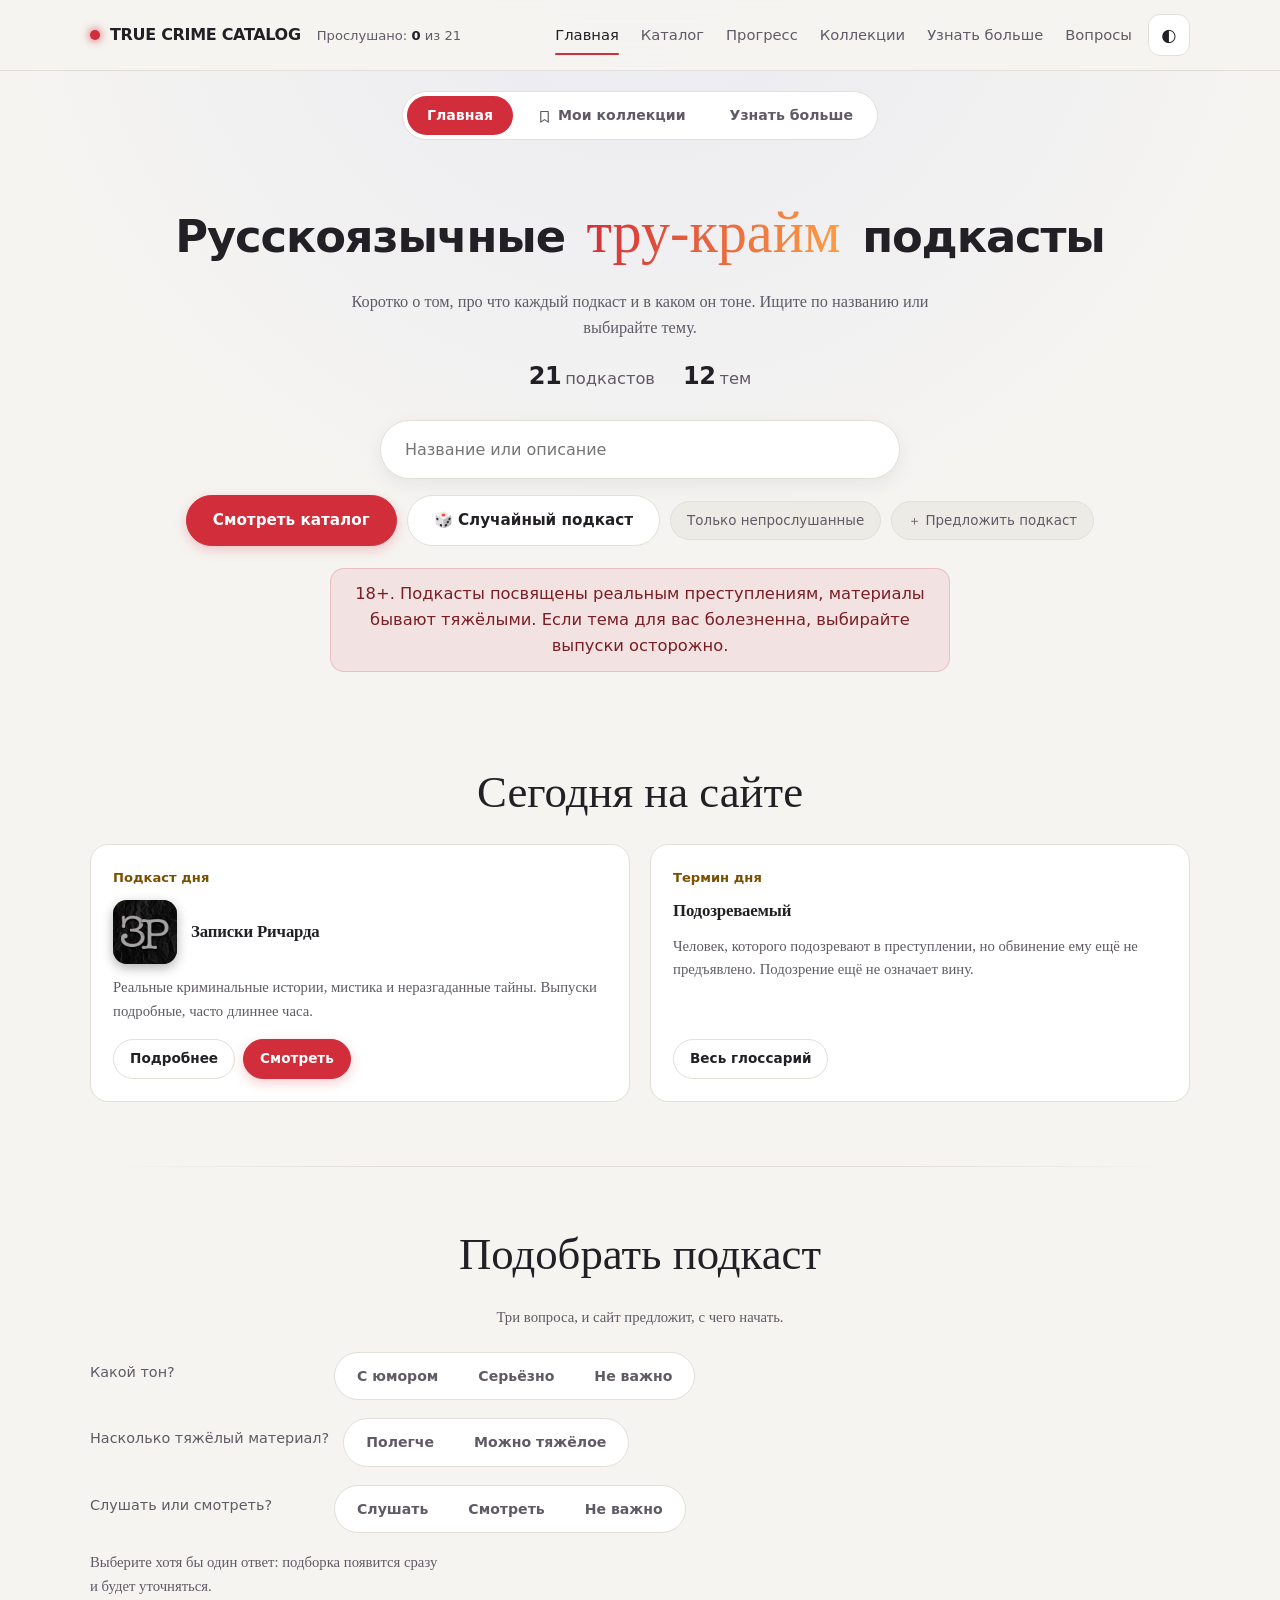
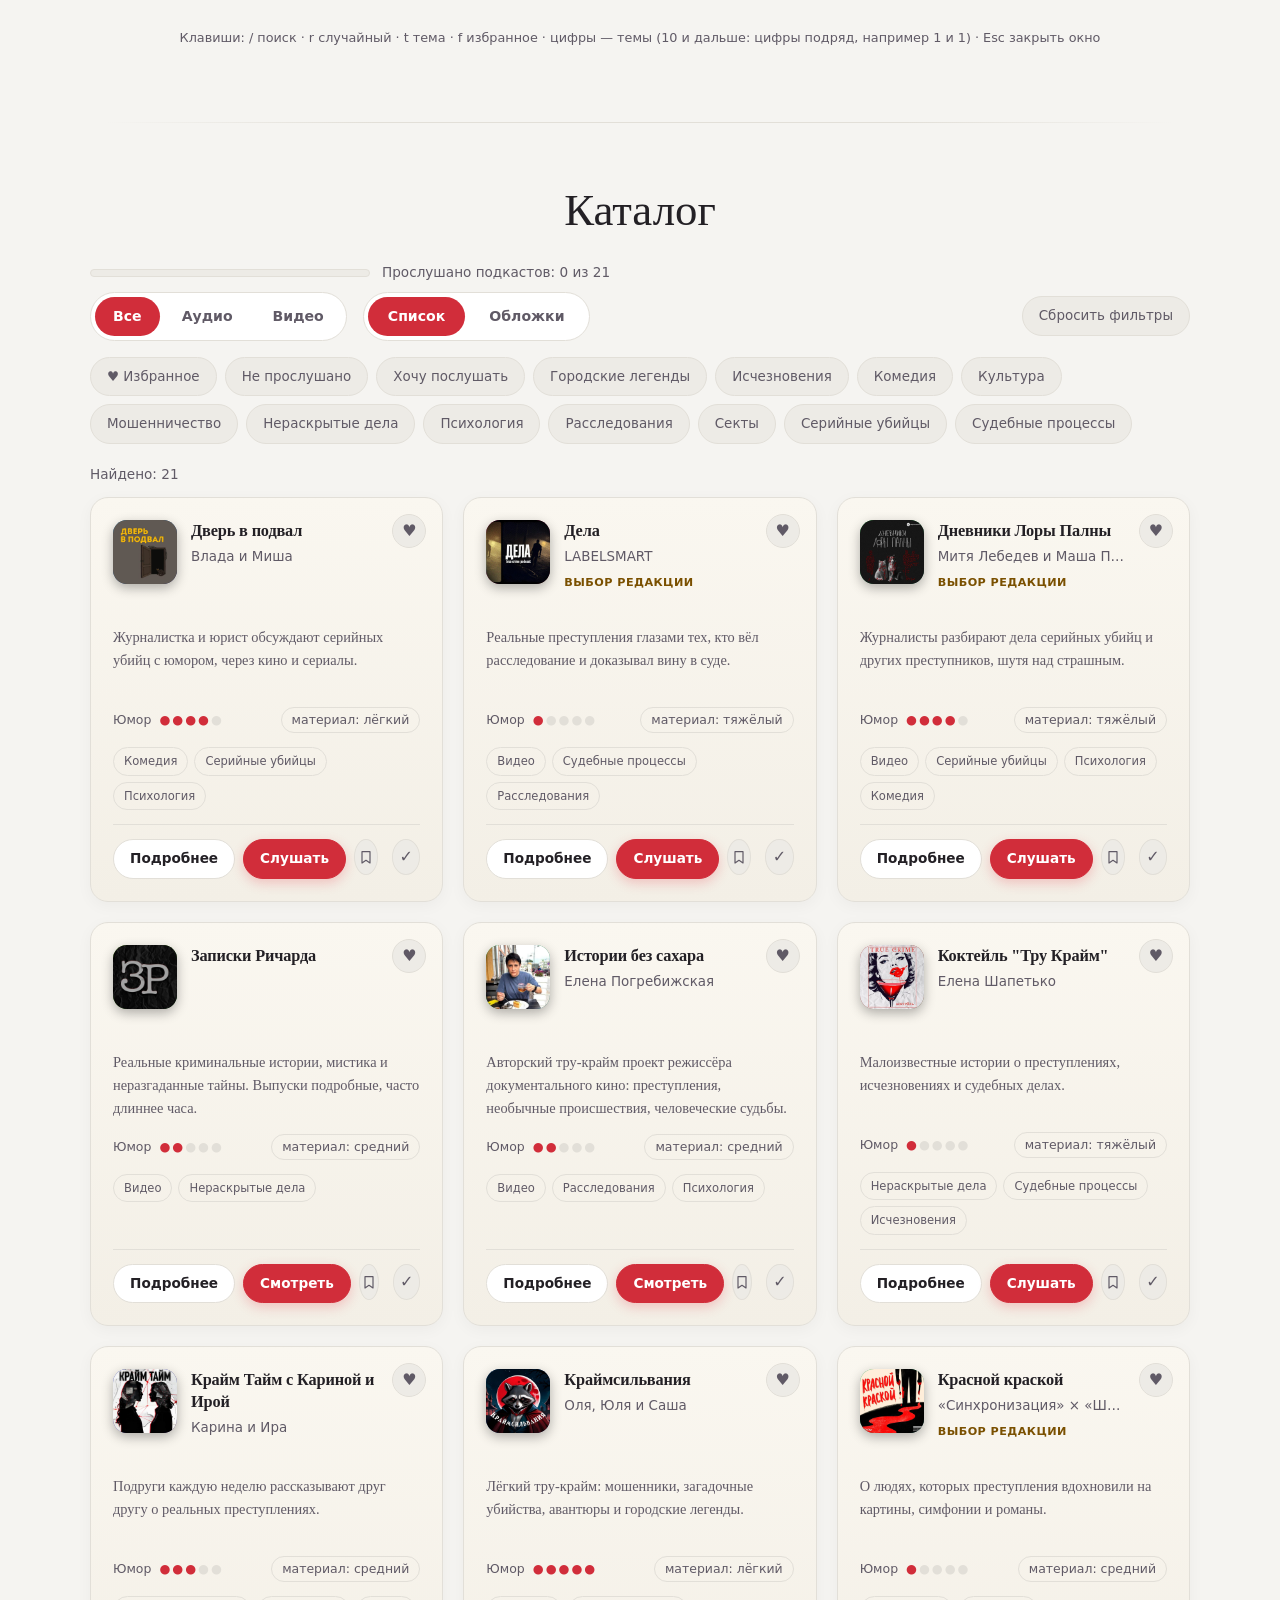
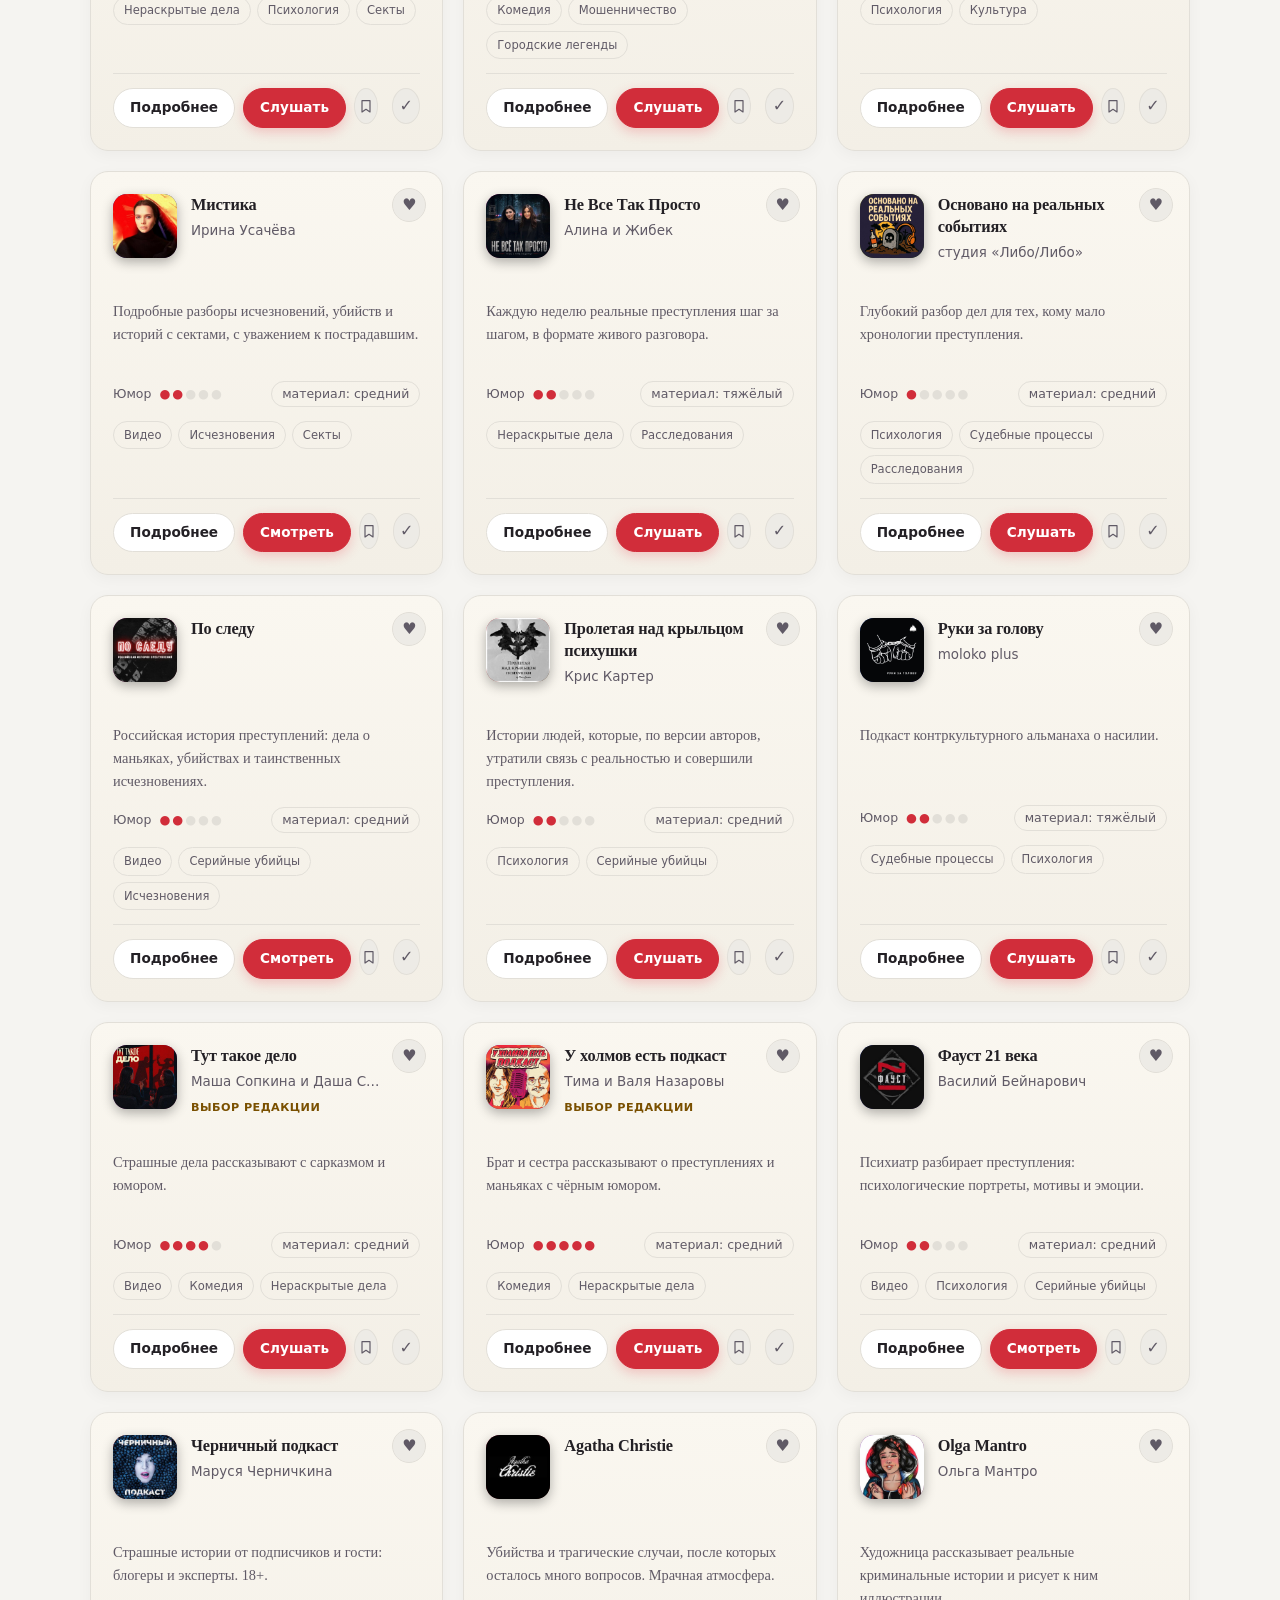
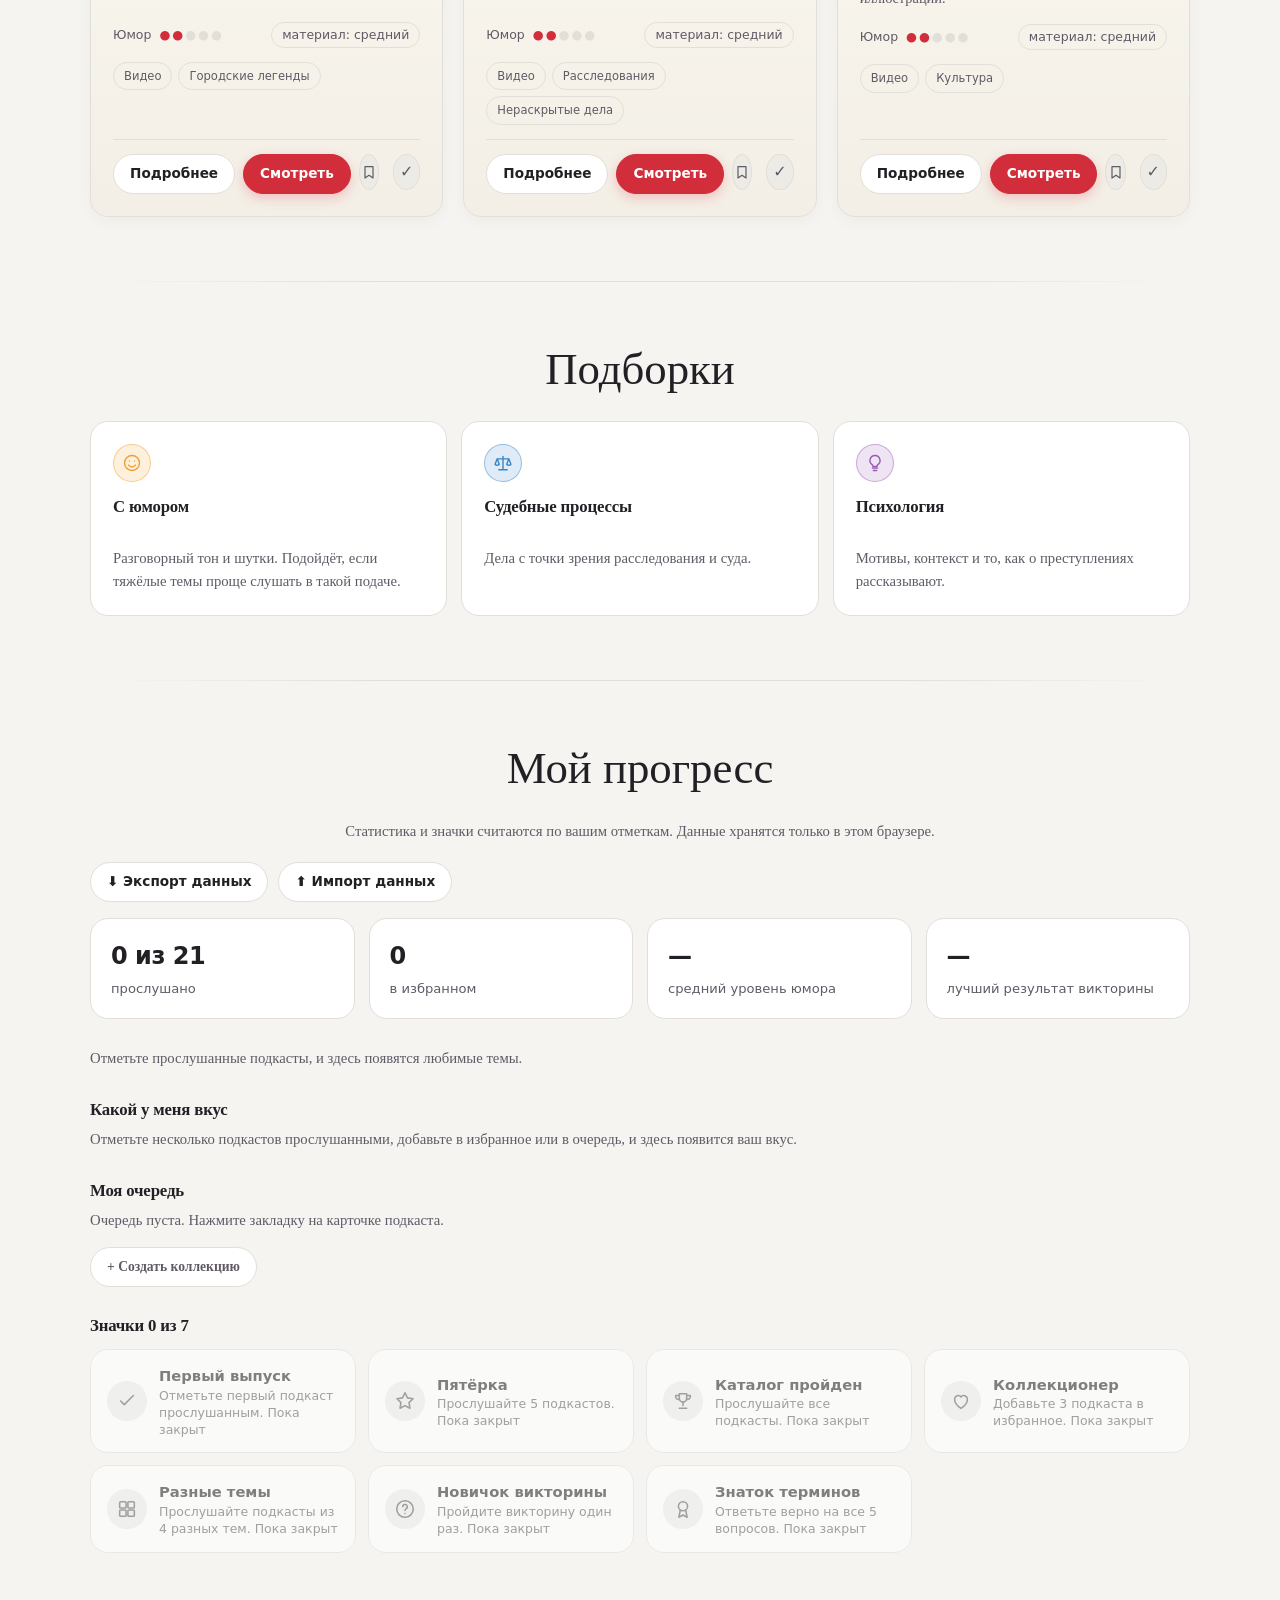
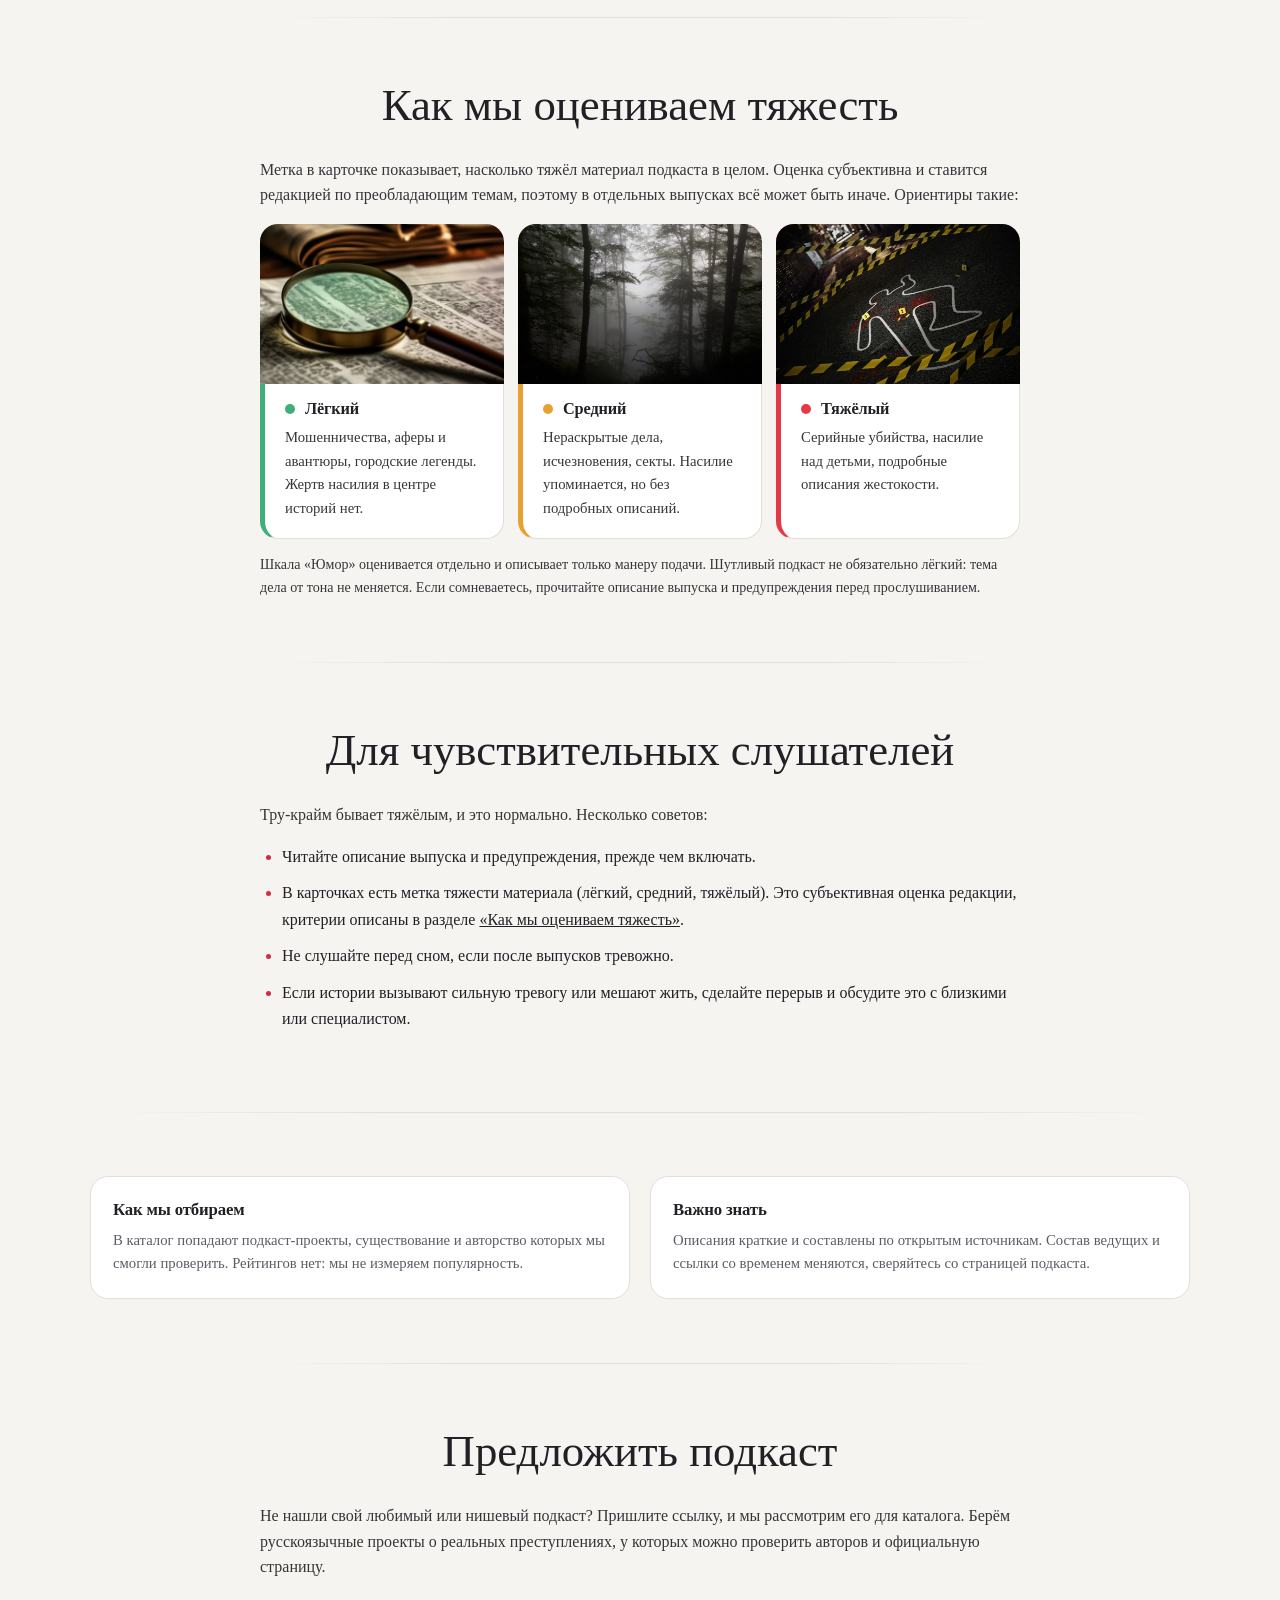
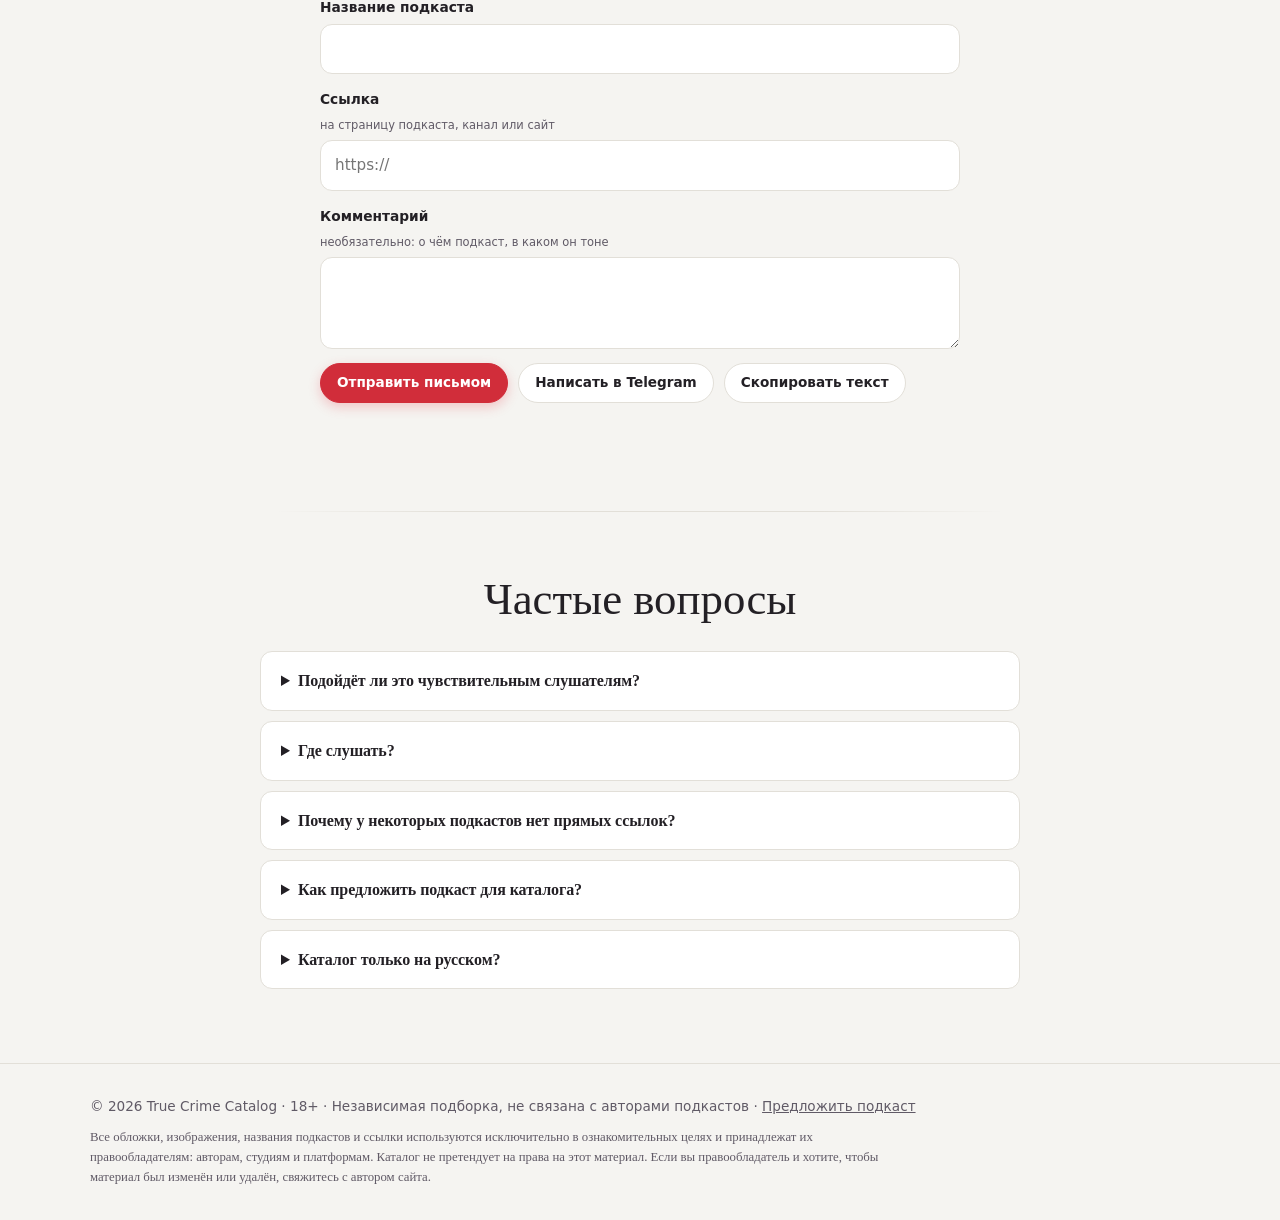
==== commit c2354d7b: "Добавлены 3 фото в секцию "Как мы оцениваем тяжесть"" ====
--- a/index.html
+++ b/index.html
@@ -206,9 +206,9 @@
   <h2>Как мы оцениваем тяжесть</h2>
   <p>Метка в карточке показывает, насколько тяжёл материал подкаста в целом. Оценка субъективна и ставится редакцией по преобладающим темам, поэтому в отдельных выпусках всё может быть иначе. Ориентиры такие:</p>
   <div class="sev-list">
-    <article class="sev" style="--sc:#3fae7a"><h3>Лёгкий</h3><p>Мошенничества, аферы и авантюры, городские легенды. Жертв насилия в центре историй нет.</p></article>
-    <article class="sev" style="--sc:#e8a02f"><h3>Средний</h3><p>Нераскрытые дела, исчезновения, секты. Насилие упоминается, но без подробных описаний.</p></article>
-    <article class="sev" style="--sc:#E63946"><h3>Тяжёлый</h3><p>Серийные убийства, насилие над детьми, подробные описания жестокости.</p></article>
+    <article class="sev" style="--sc:#3fae7a"><img class="sev-ph" src="images/severity/light.jpg" alt="Лёгкий уровень тяжести — спокойная иллюстрация" loading="lazy"><h3>Лёгкий</h3><p>Мошенничества, аферы и авантюры, городские легенды. Жертв насилия в центре историй нет.</p></article>
+    <article class="sev" style="--sc:#e8a02f"><img class="sev-ph" src="images/severity/medium.jpg" alt="Средний уровень тяжести — тревожная иллюстрация" loading="lazy"><h3>Средний</h3><p>Нераскрытые дела, исчезновения, секты. Насилие упоминается, но без подробных описаний.</p></article>
+    <article class="sev" style="--sc:#E63946"><img class="sev-ph" src="images/severity/heavy.jpg" alt="Тяжёлый уровень тяжести — мрачная иллюстрация" loading="lazy"><h3>Тяжёлый</h3><p>Серийные убийства, насилие над детьми, подробные описания жестокости.</p></article>
   </div>
   <p class="sev-note">Шкала «Юмор» оценивается отдельно и описывает только манеру подачи. Шутливый подкаст не обязательно лёгкий: тема дела от тона не меняется. Если сомневаетесь, прочитайте описание выпуска и предупреждения перед прослушиванием.</p>
 </section>
--- a/style.css
+++ b/style.css
@@ -693,6 +693,7 @@
 .gl-ph[data-n] img{transition:opacity 1s ease,transform .5s ease}
 .sev-list{display:grid;gap:14px;margin:0 0 14px}
 .sev{padding:18px 20px;background:var(--card);border:1px solid var(--bd);border-left:5px solid var(--sc,var(--ac));border-radius:var(--r)}
+.sev img.sev-ph{display:block;width:calc(100% + 46px);max-width:none;height:160px;object-fit:cover;margin:-19px -21px 14px -25px;border-radius:var(--r) var(--r) 0 0}
 .sev h3{margin:0 0 6px;font-size:1.02rem;display:flex;align-items:center;gap:10px}
 .sev h3::before{content:"";width:10px;height:10px;border-radius:50%;background:var(--sc,var(--ac));flex:none}
 .sev p{margin:0;font-size:.92rem}
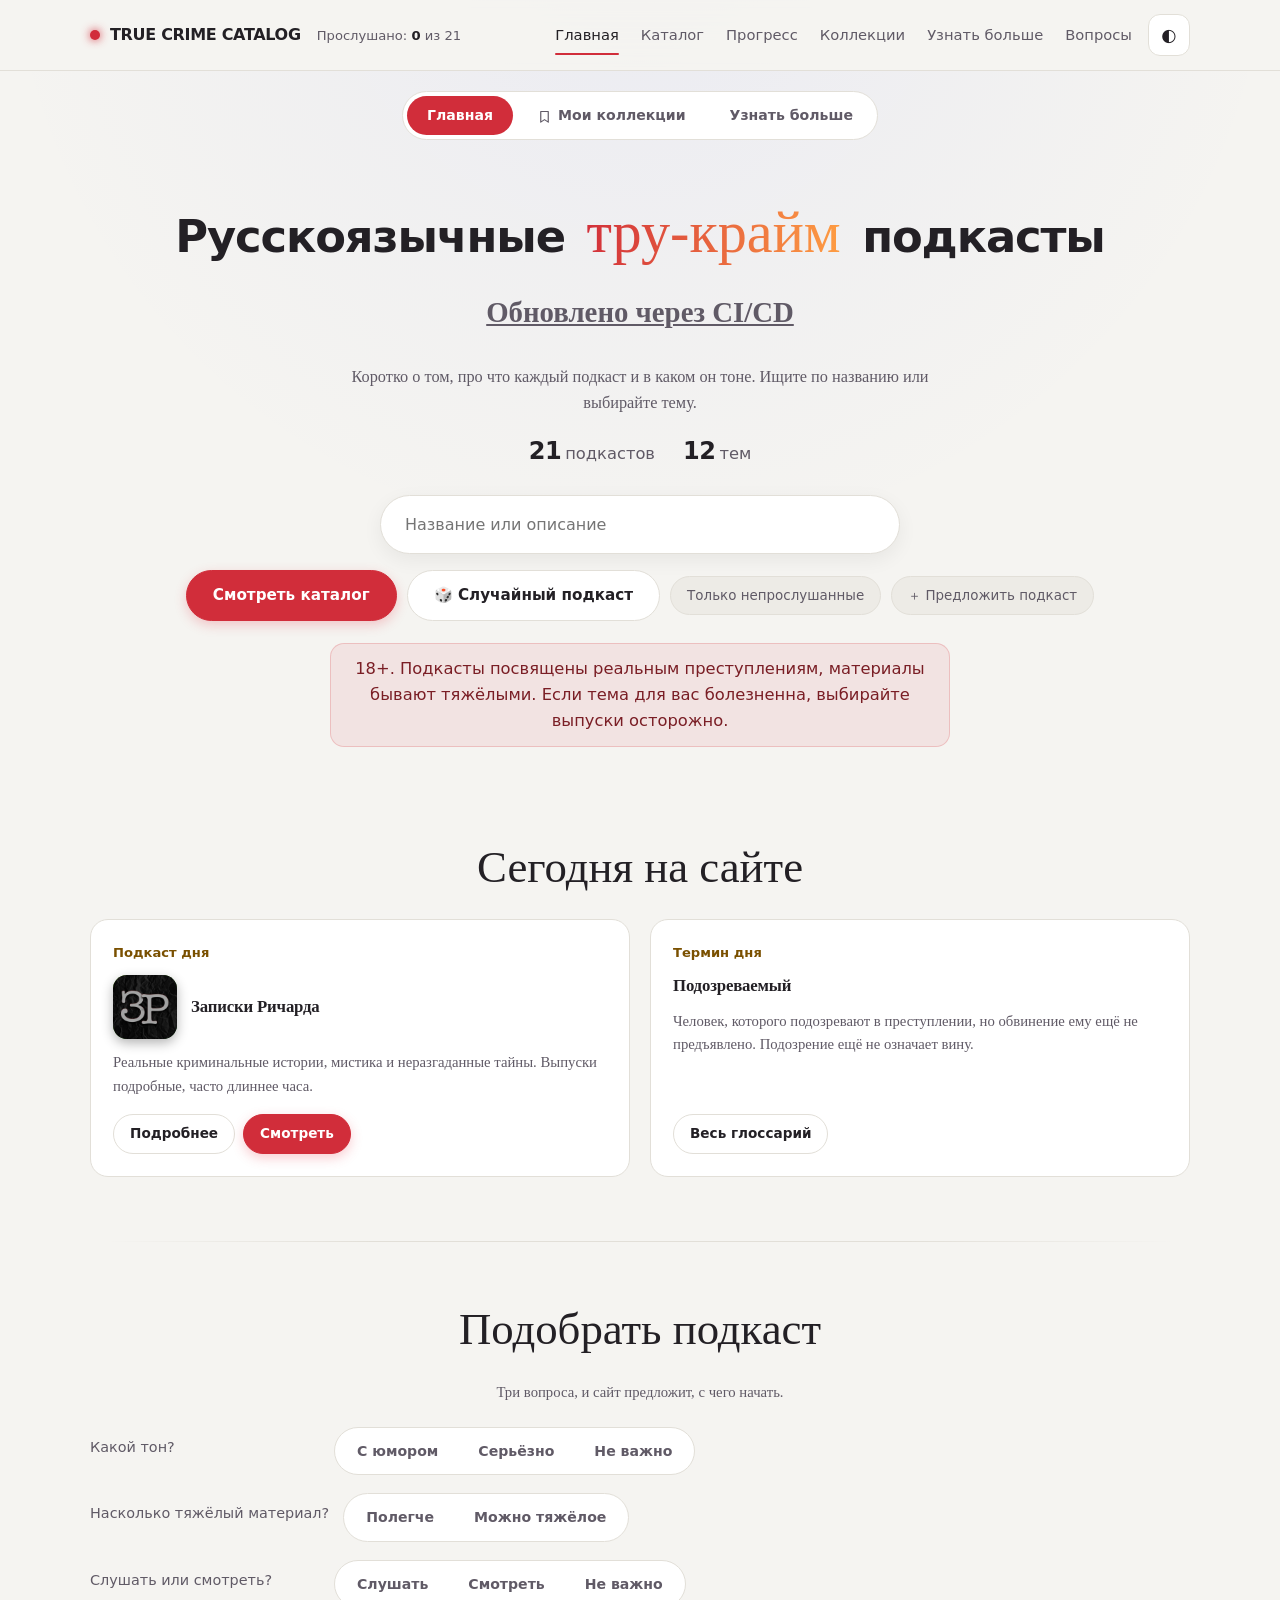
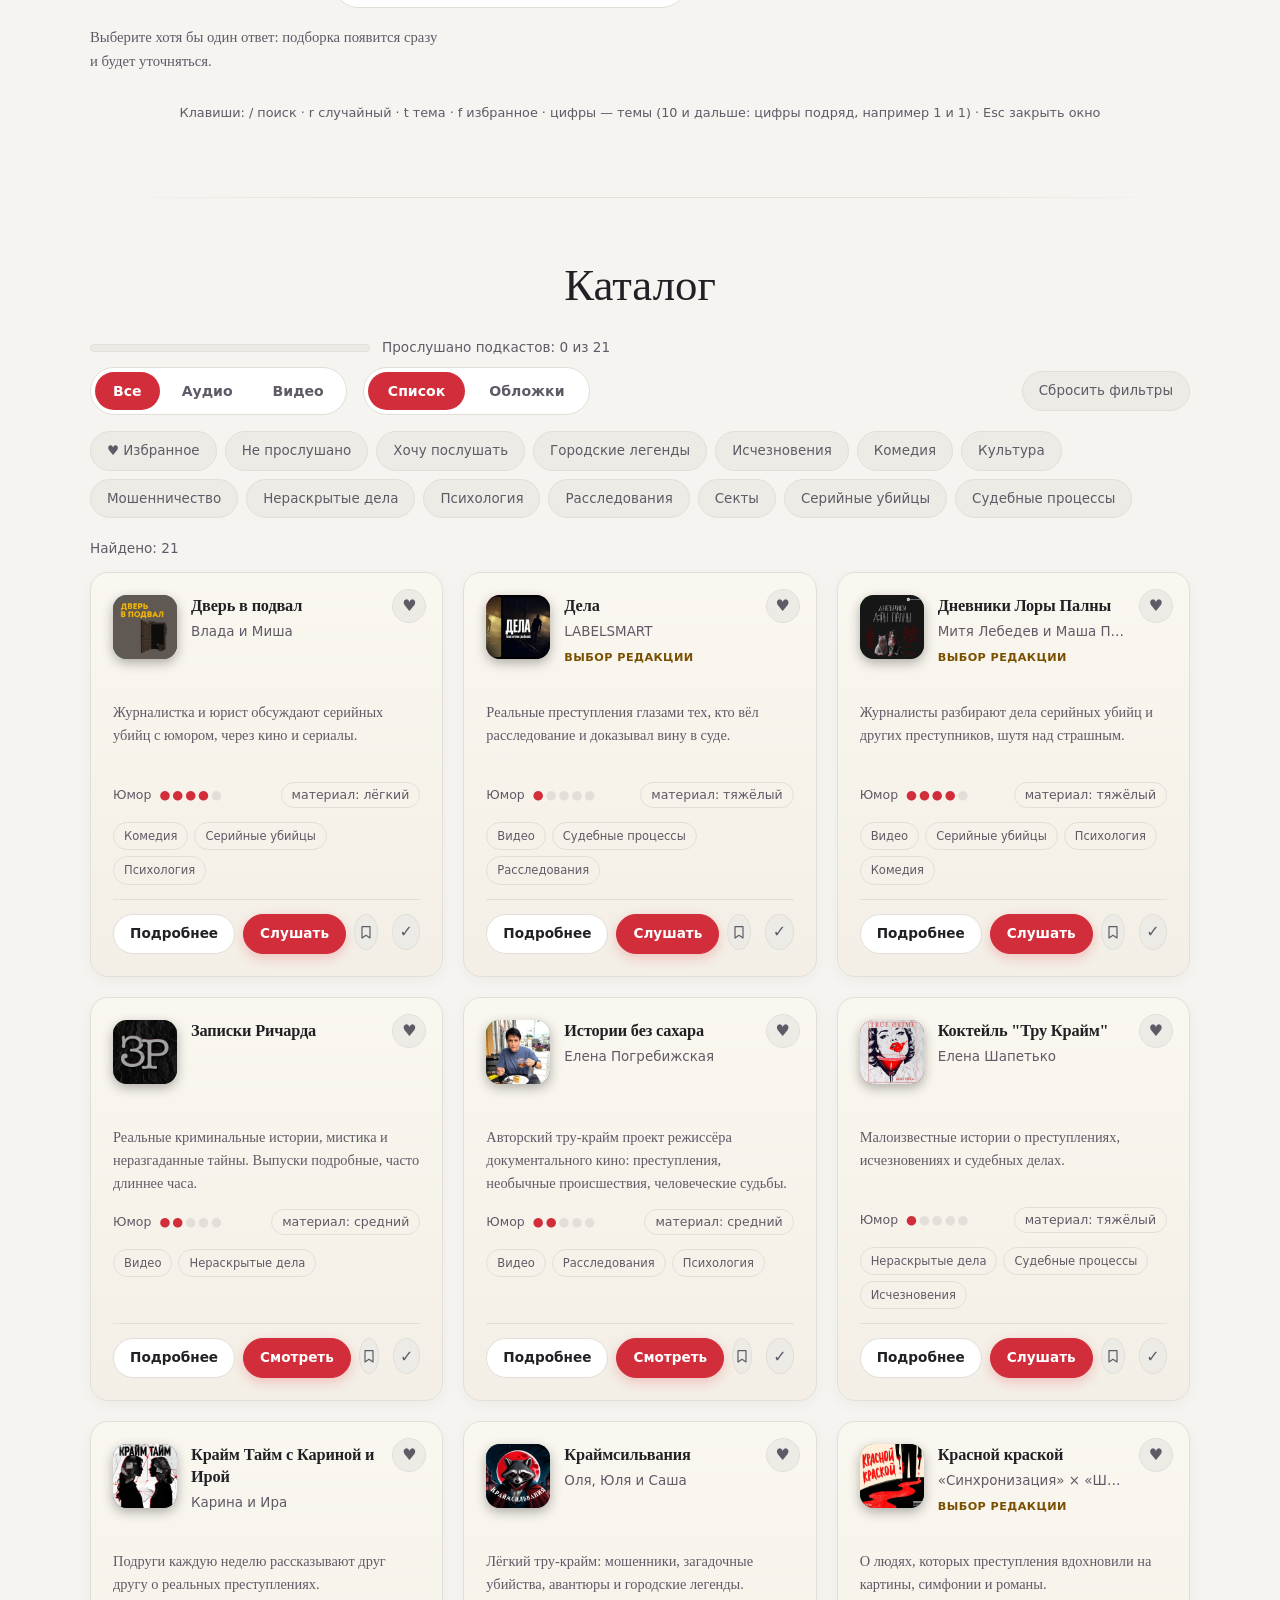
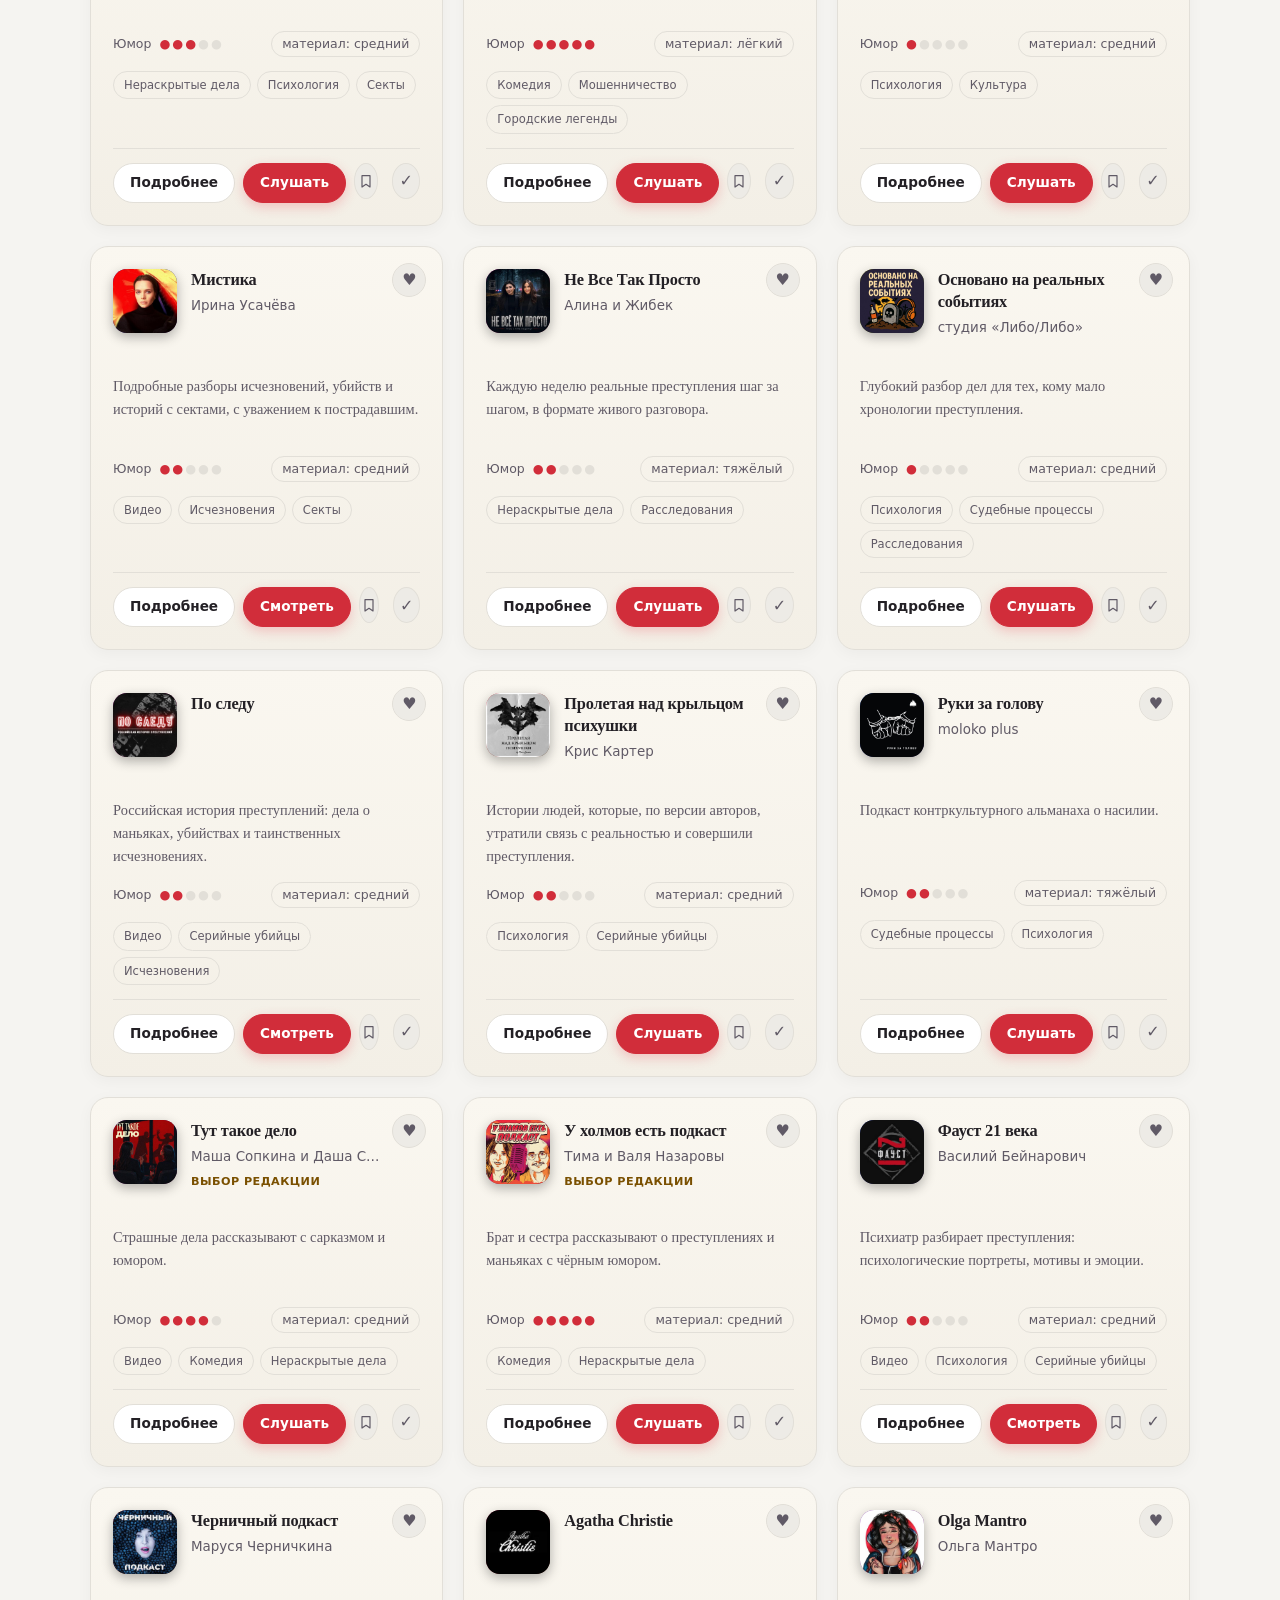
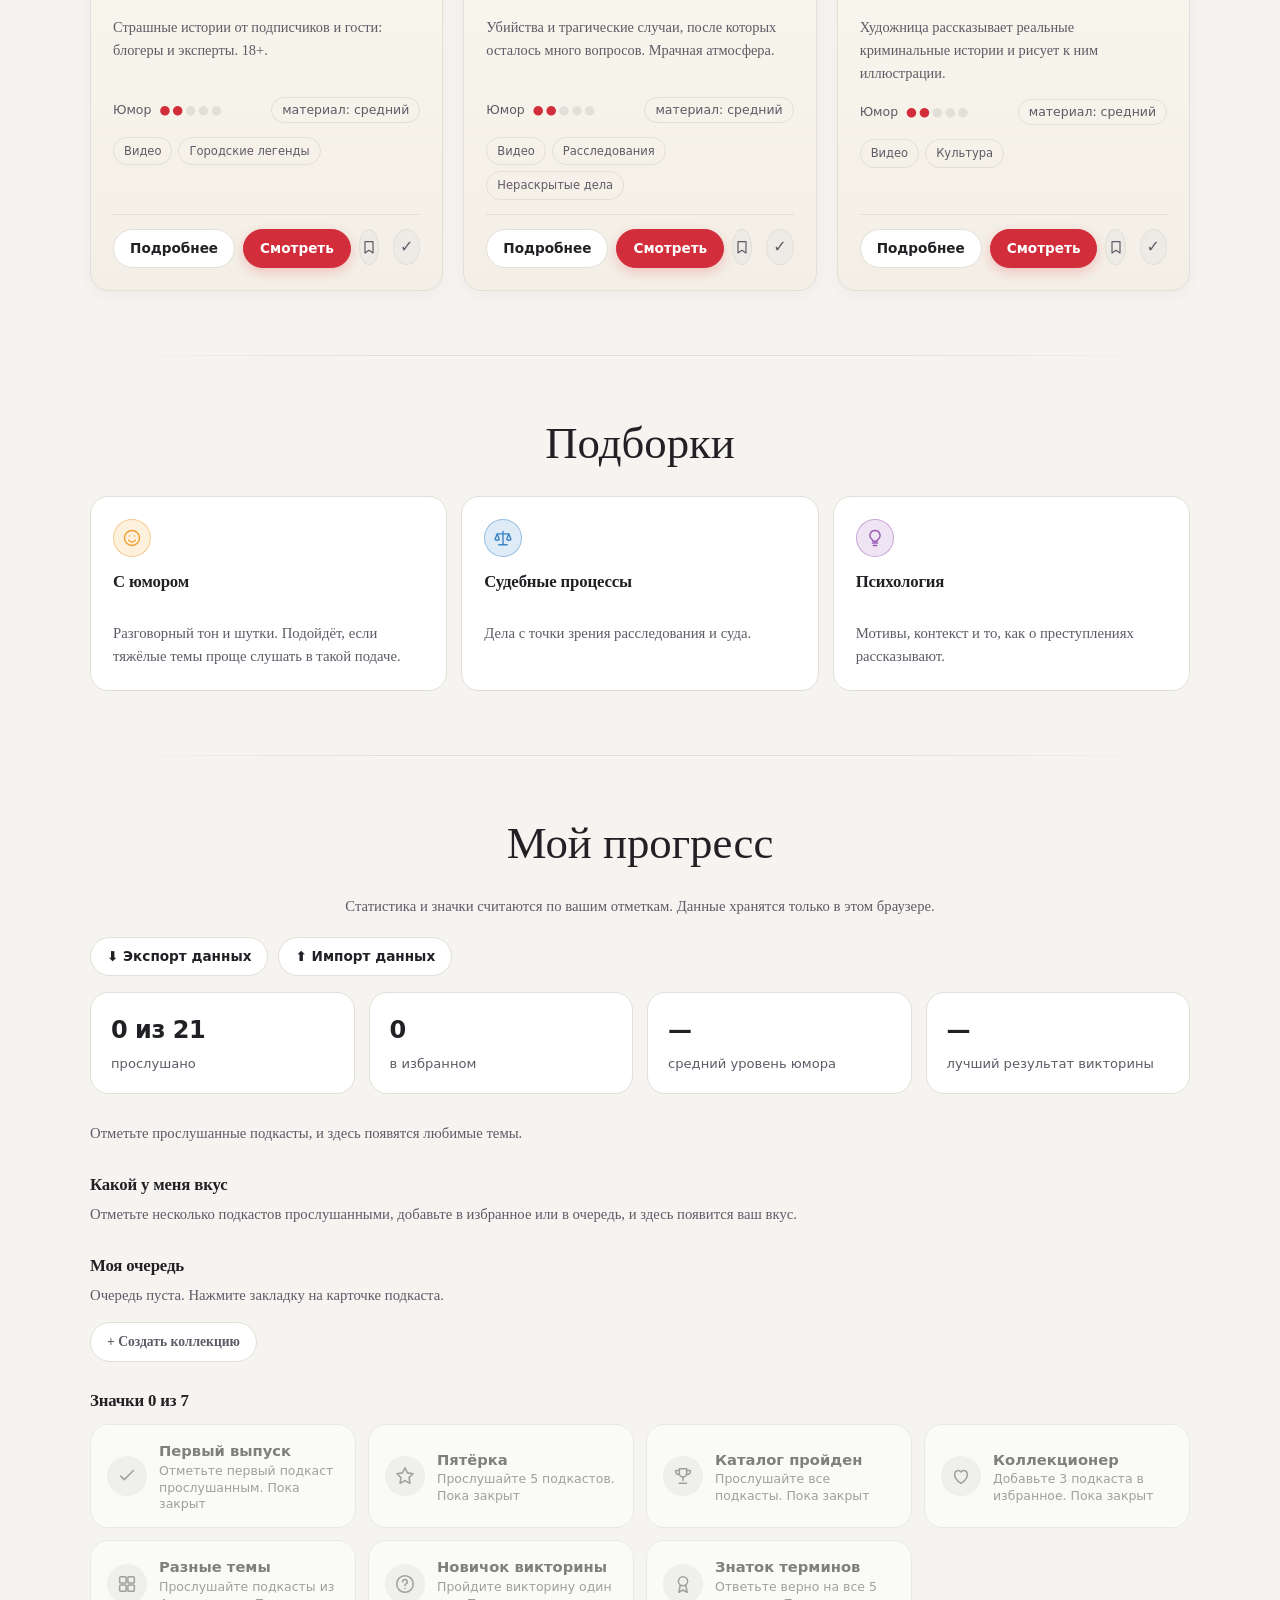
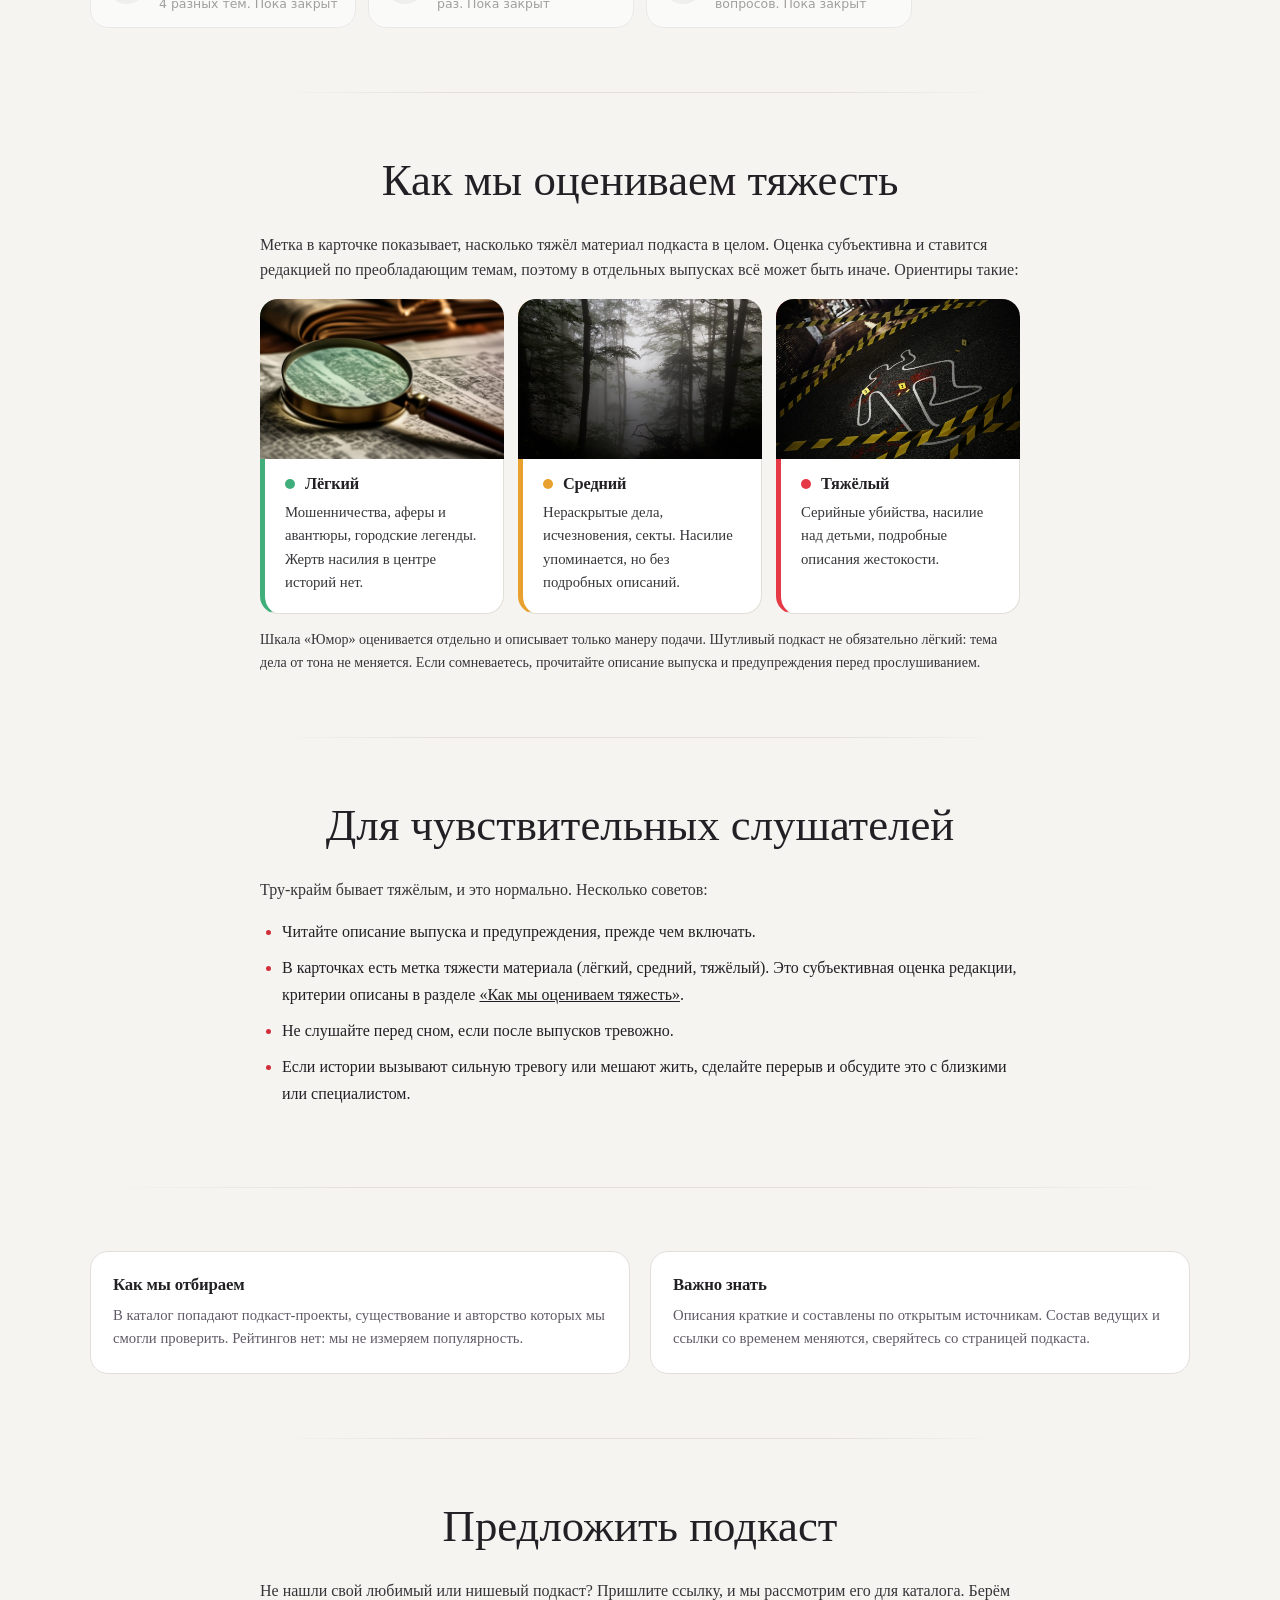
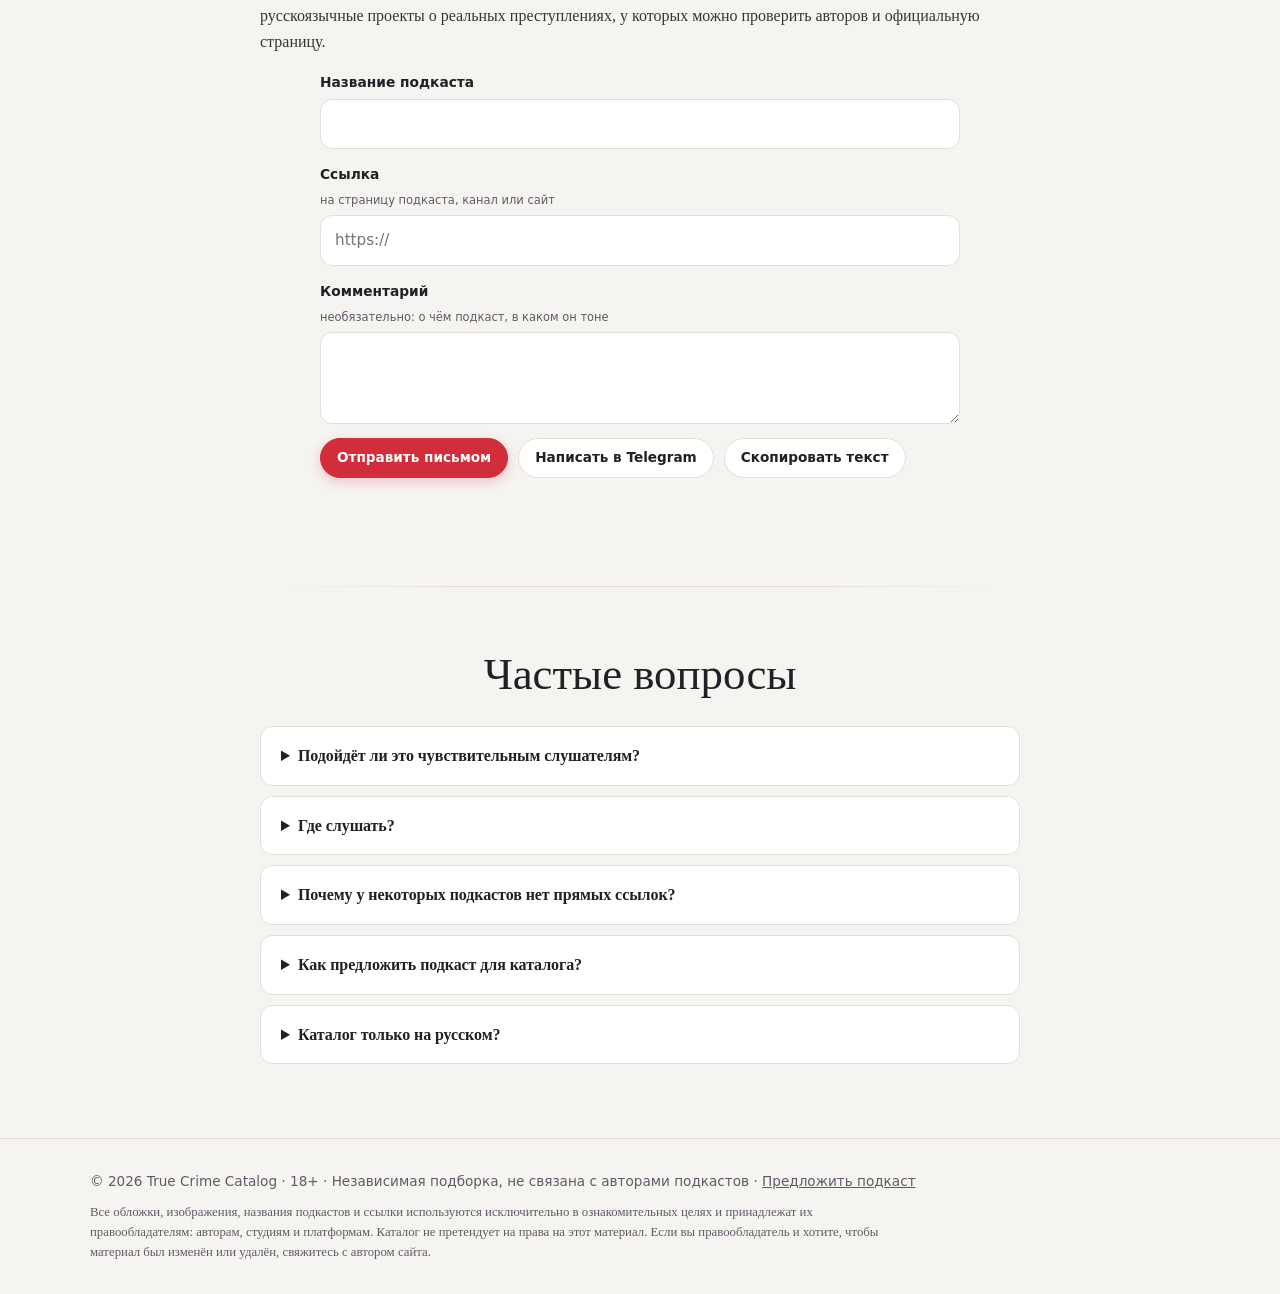
==== commit 0042b899: "Update index.html Обновлено через CI/CD" ====
--- a/index.html
+++ b/index.html
@@ -43,6 +43,7 @@
 
 <section class="hero container" data-view="podcasts">
   <h1>Русскоязычные <span class="grad">тру-крайм</span> подкасты</h1>
+  <p style="font-size:1.8rem;font-weight:800;text-decoration:underline">Обновлено через CI/CD</p>
   <p>Коротко о том, про что каждый подкаст и в каком он тоне. Ищите по названию или выбирайте тему.</p>
   <p class="stats" id="stats"></p>
   <form class="search" role="search" onsubmit="return false">
@@ -276,9 +277,14 @@
 
 <div class="modal" id="modal" role="dialog" aria-modal="true" aria-labelledby="mtitle"><div class="mbox" id="mbox"></div></div>
 
+<button type="button" class="to-top" id="toTop" aria-label="Наверх" title="Наверх"><svg viewBox="0 0 24 24" aria-hidden="true"><path d="M12 19V5M5 12l7-7 7 7"/></svg></button>
+
+
+
+
 
 
 
   <script src="main.js"></script>
 </body>
-</html>+</html>
--- a/style.css
+++ b/style.css
@@ -710,4 +710,24 @@
 .sg-act{display:flex;flex-wrap:wrap;gap:10px;align-items:center}
 .sg-st{margin:0;font-size:.86rem;color:var(--mu);min-height:1.2em}
 .sg-priv{margin:0;font-size:.8rem;color:var(--mu)}
-.tl-sub{margin-top:36px}+.tl-sub{margin-top:36px}
+
+/* ─── Кнопка «Наверх» ─── */
+.to-top{
+  position:fixed;right:18px;
+  /* поднята выше круглой кнопки фонарика .fl-fab (низ 18px, высота 42px), чтобы не перекрывать её */
+  bottom:calc(18px + 42px + 16px + env(safe-area-inset-bottom,0px));
+  z-index:90;
+  width:44px;height:44px;padding:0;border:0;border-radius:50%;
+  display:grid;place-items:center;cursor:pointer;
+  background:var(--ac);color:#fff;
+  box-shadow:0 6px 20px rgba(0,0,0,.35);
+  opacity:0;visibility:hidden;transform:translateY(10px);
+  transition:opacity var(--t),transform var(--t),visibility var(--t),background var(--t),box-shadow var(--t);
+}
+.to-top svg{width:20px;height:20px;fill:none;stroke:currentColor;stroke-width:2.4;stroke-linecap:round;stroke-linejoin:round}
+.to-top.show{opacity:1;visibility:visible;transform:none}
+@media(hover:hover){
+  .to-top:hover{transform:translateY(-3px);background:#f04552;box-shadow:0 10px 26px rgba(0,0,0,.45)}
+}
+[data-theme=light] .to-top{background:var(--ac)}
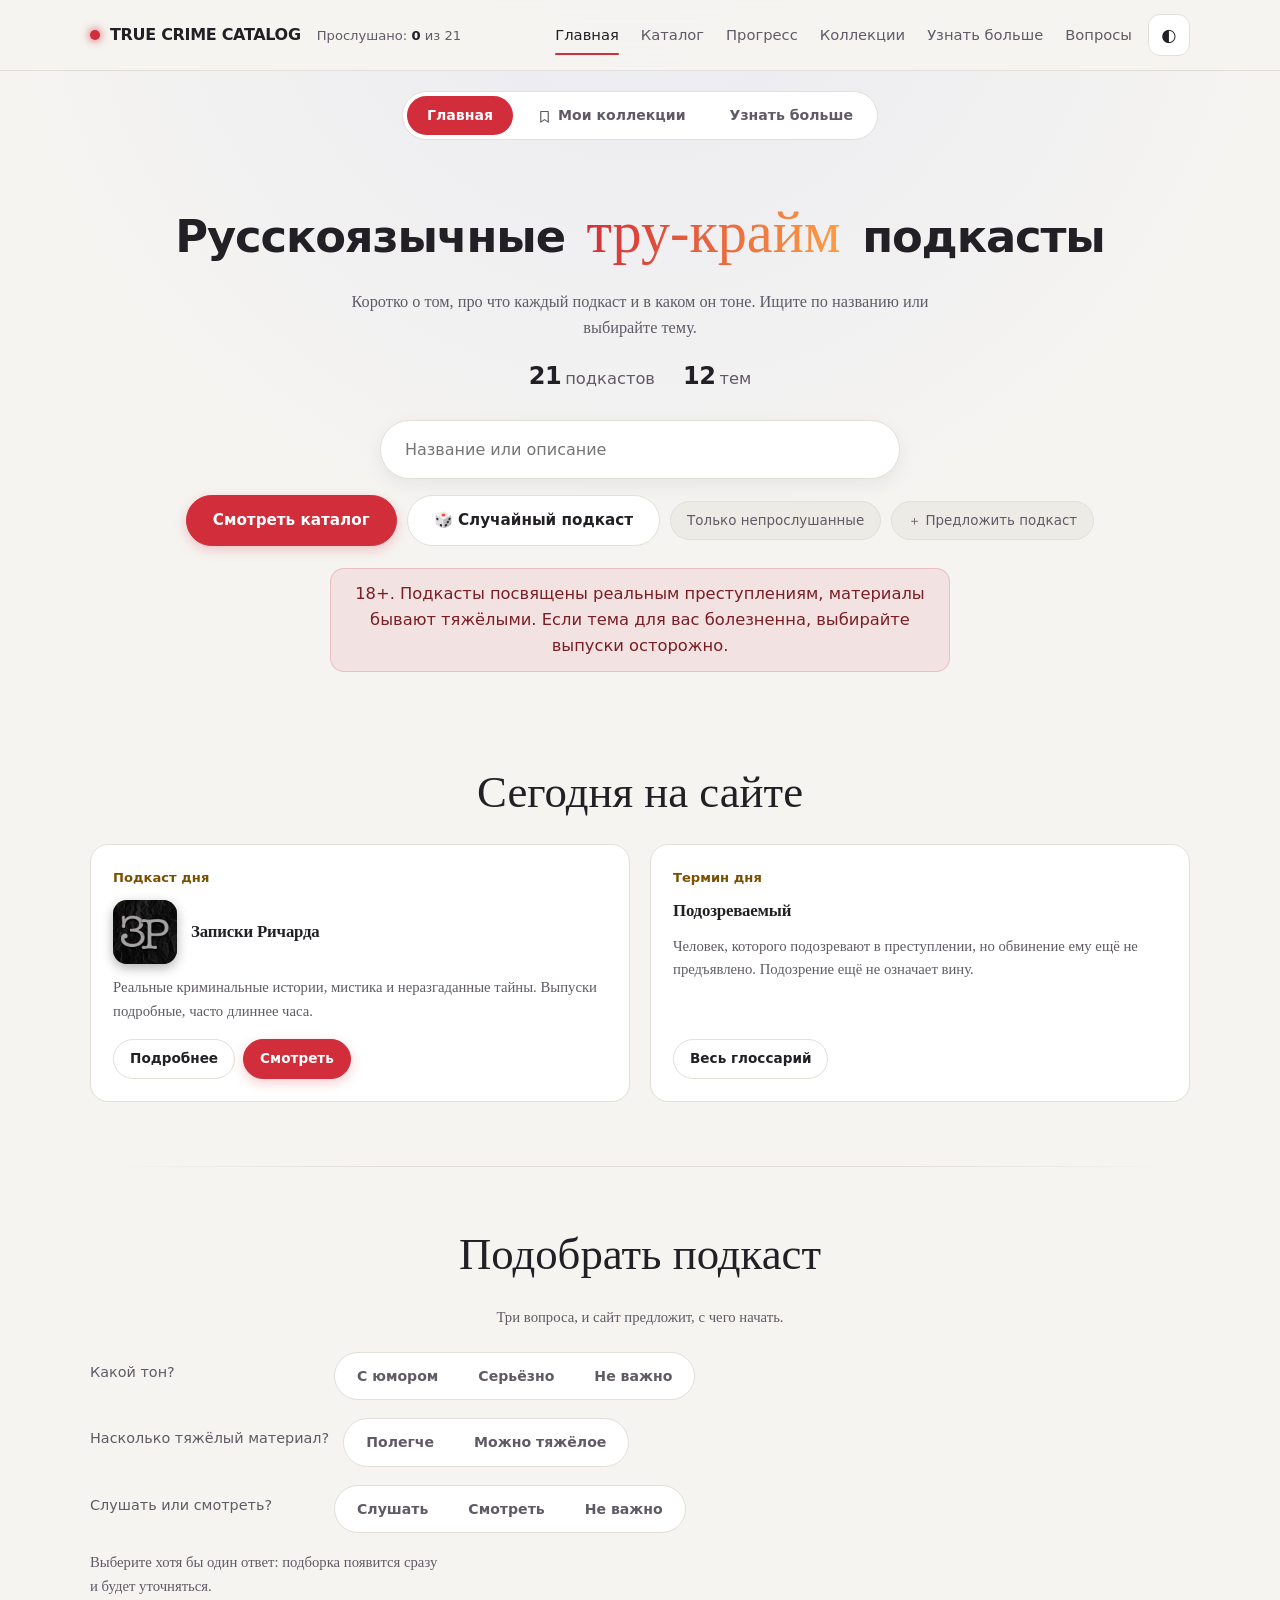
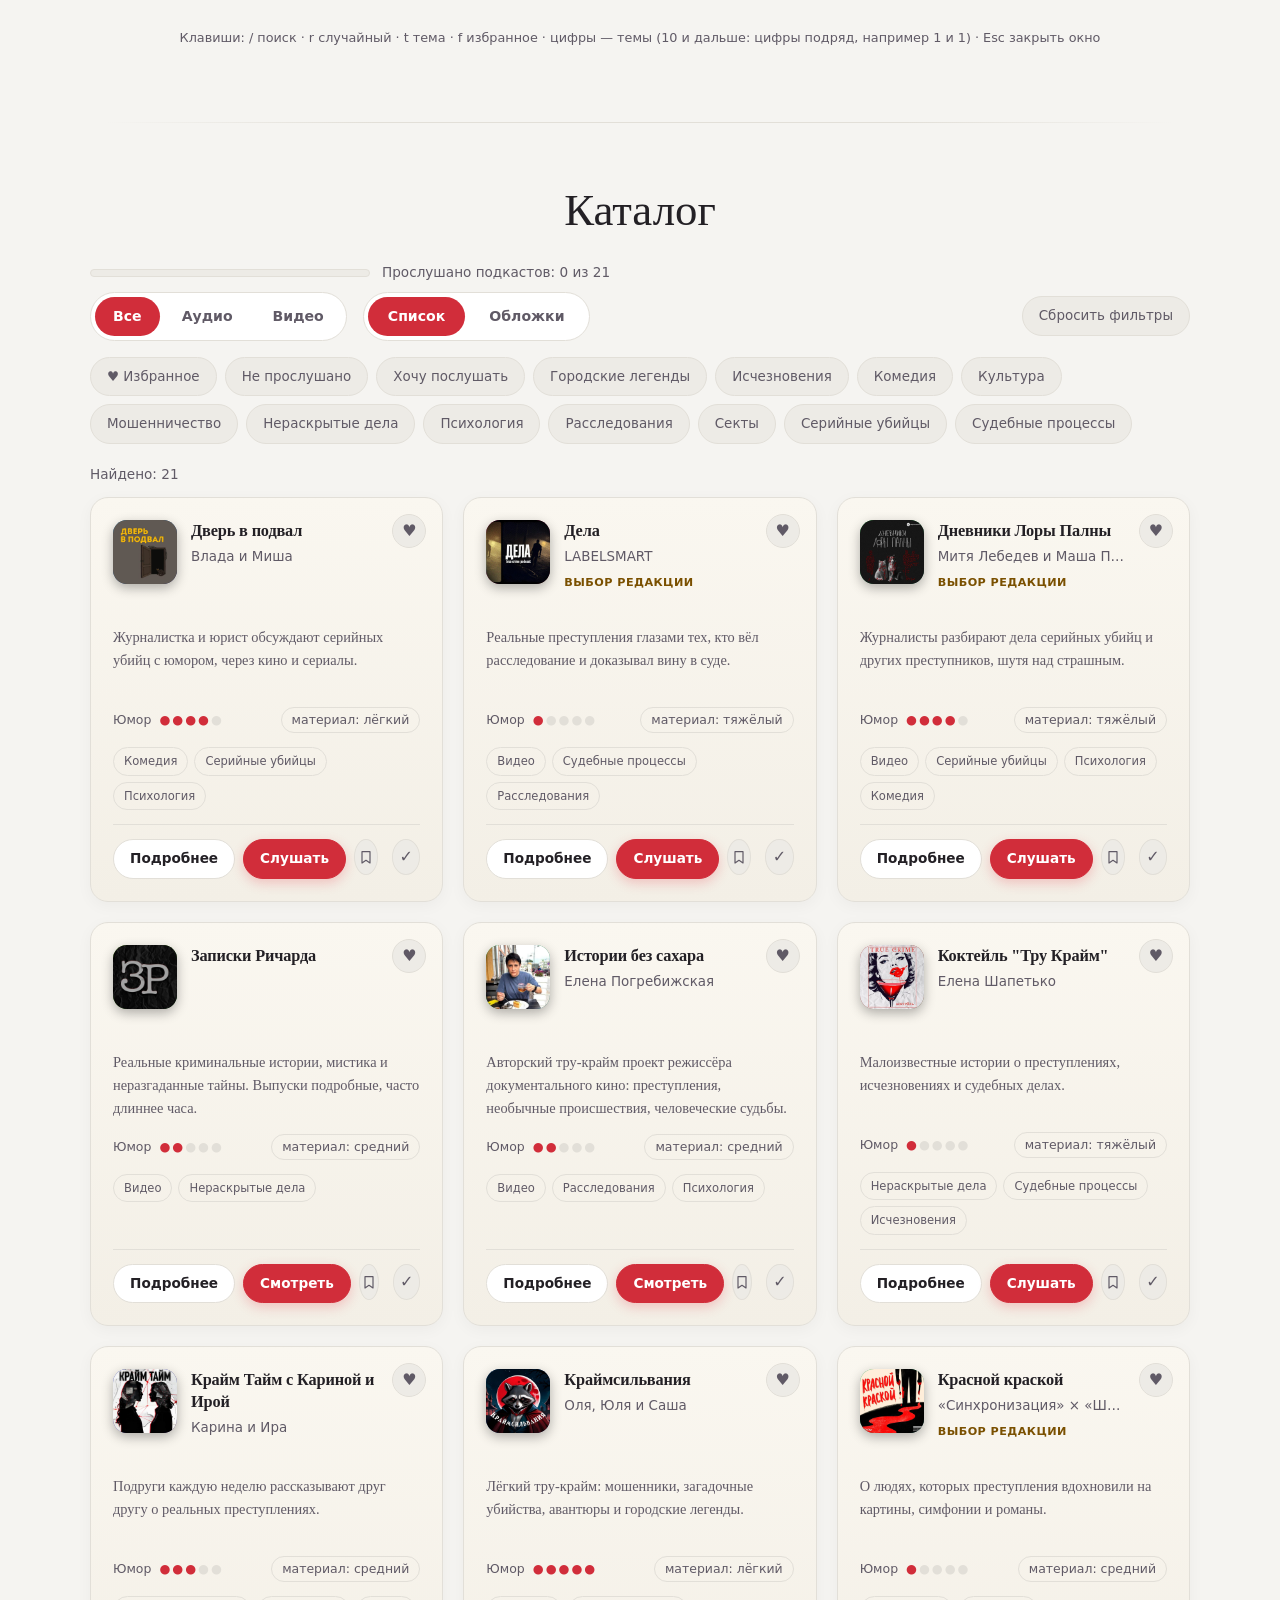
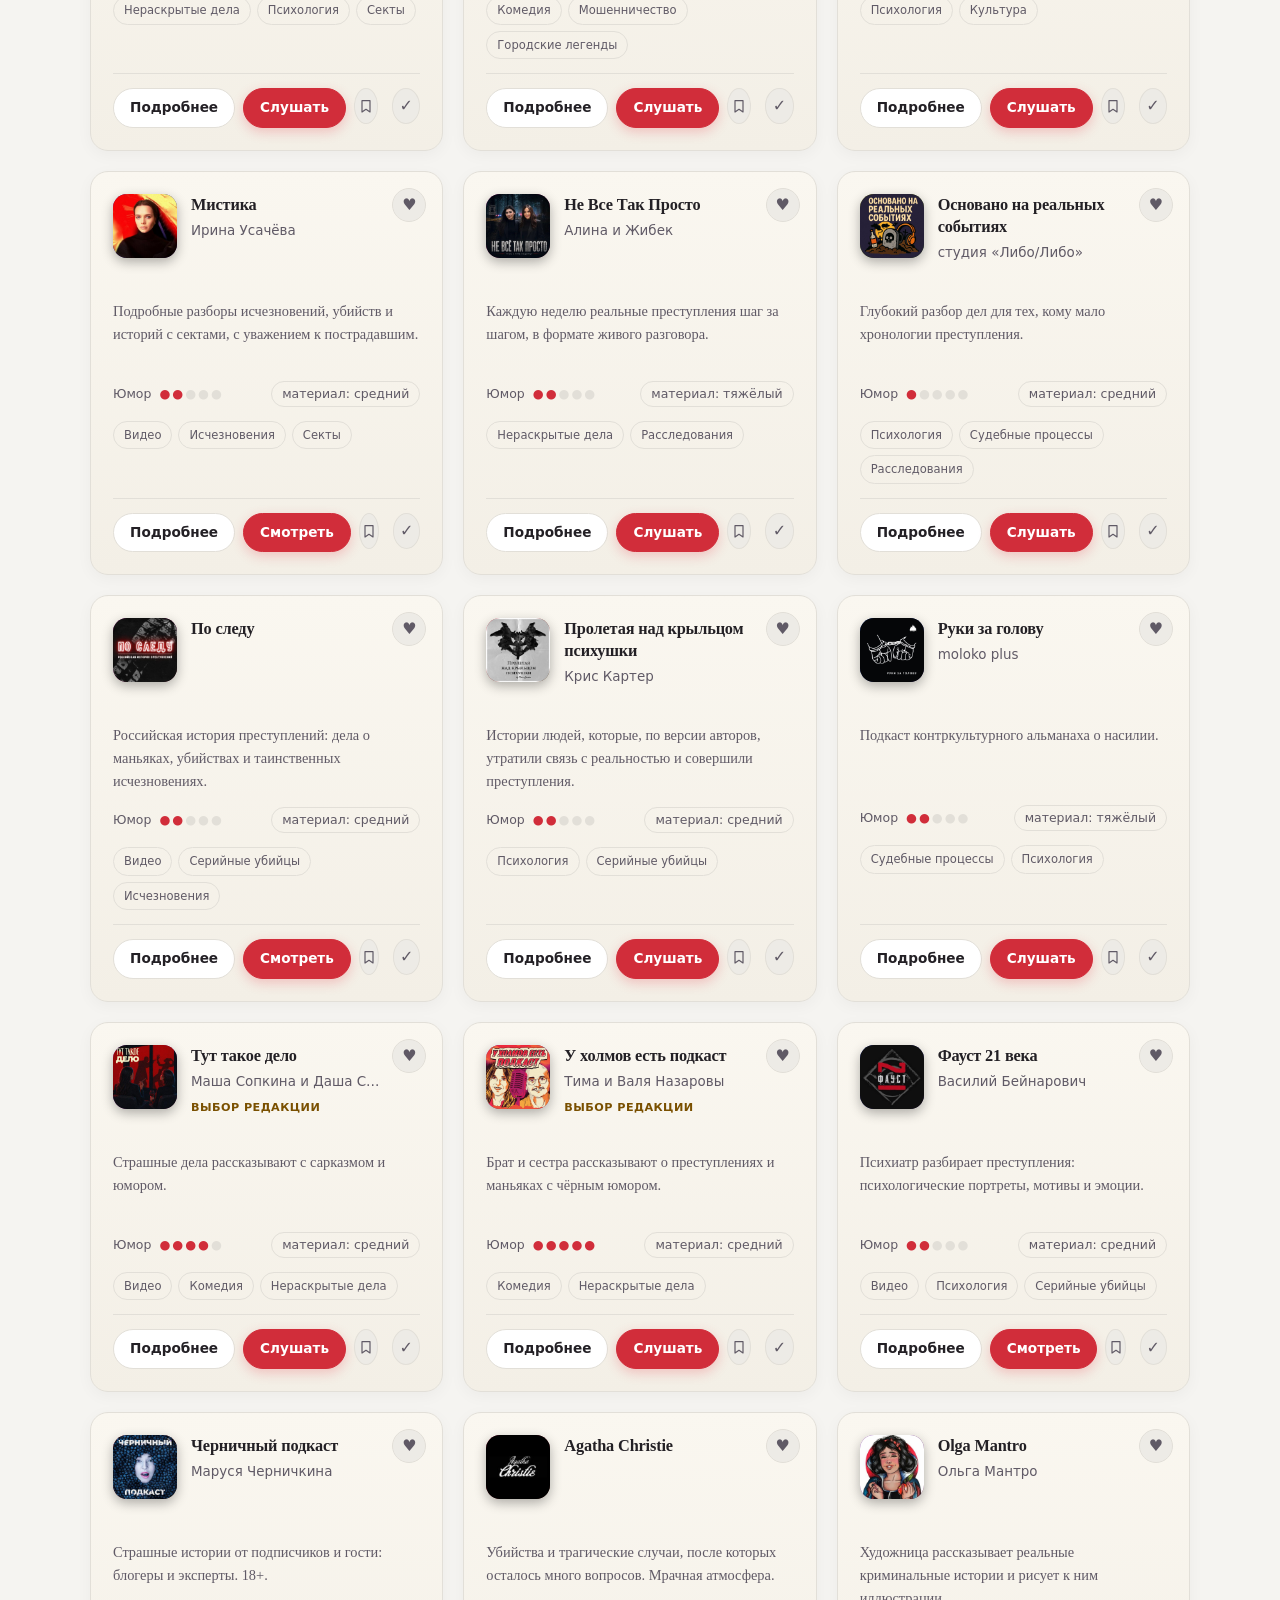
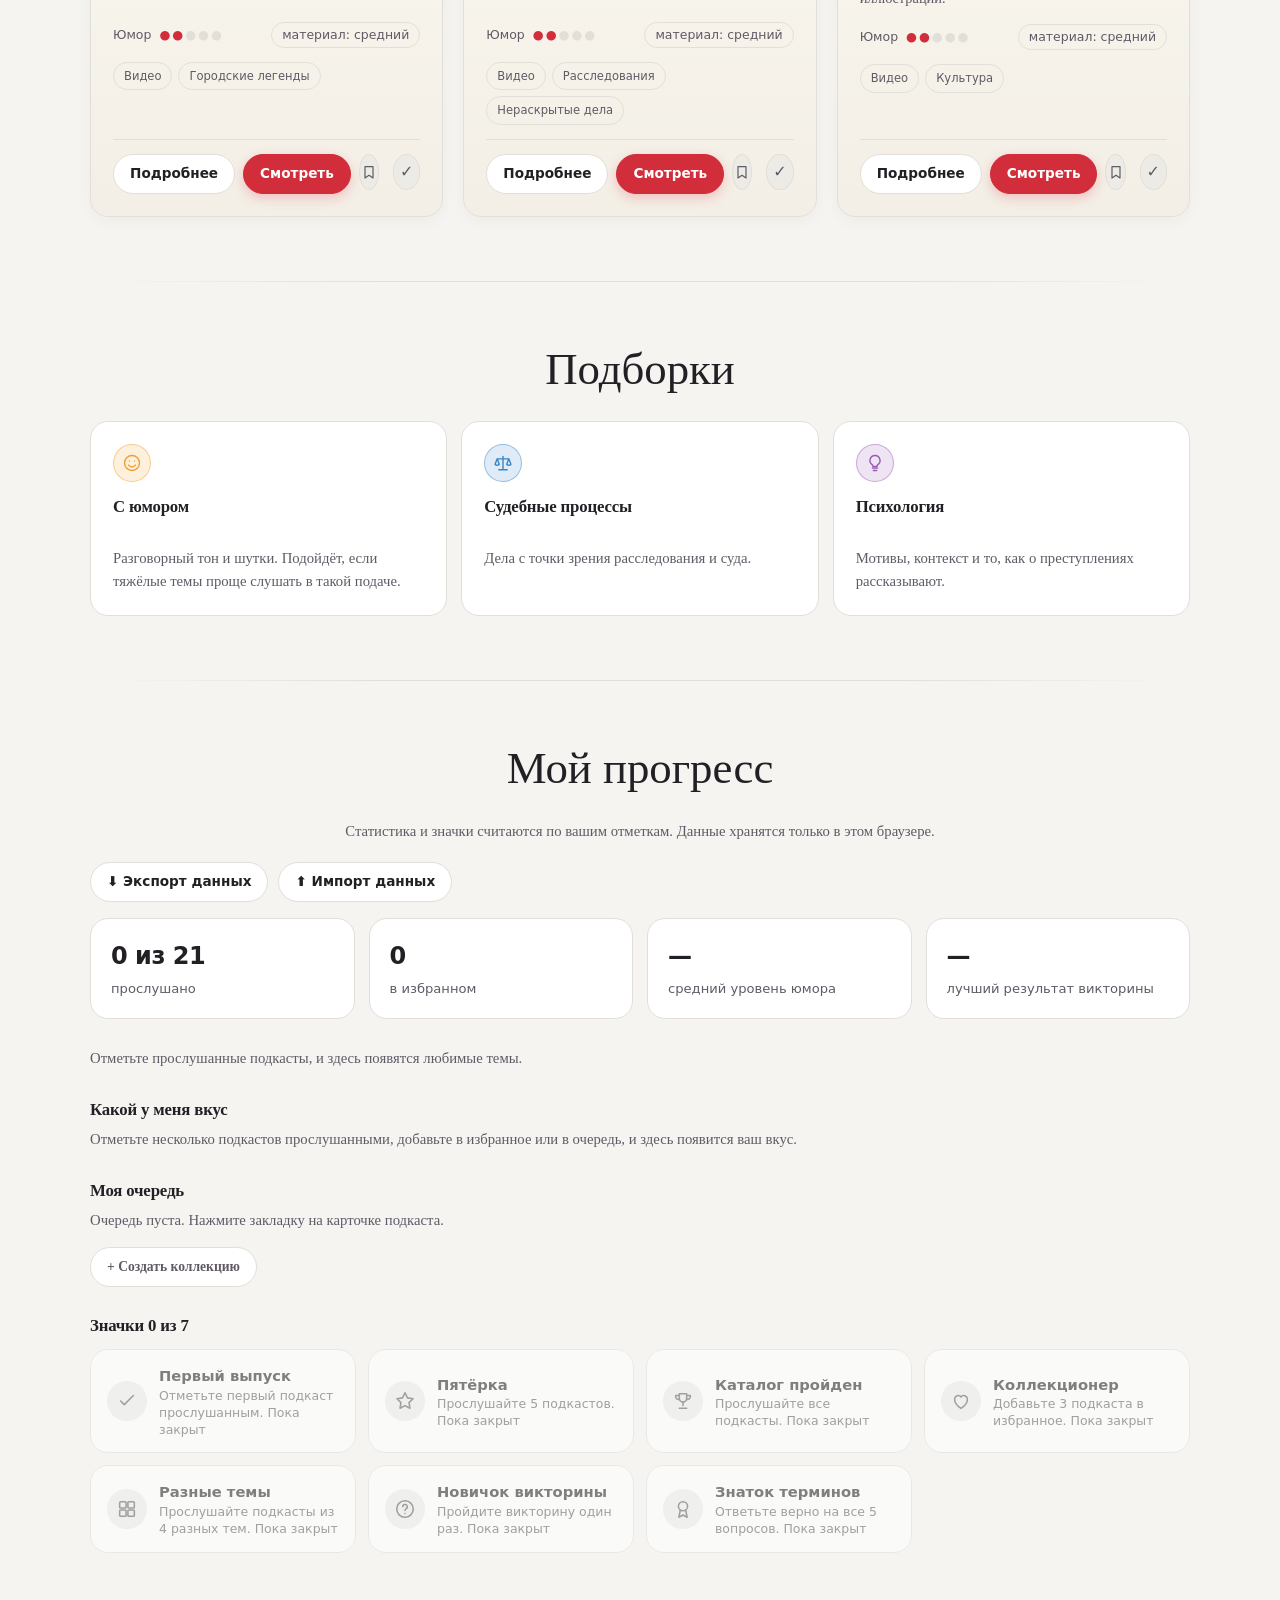
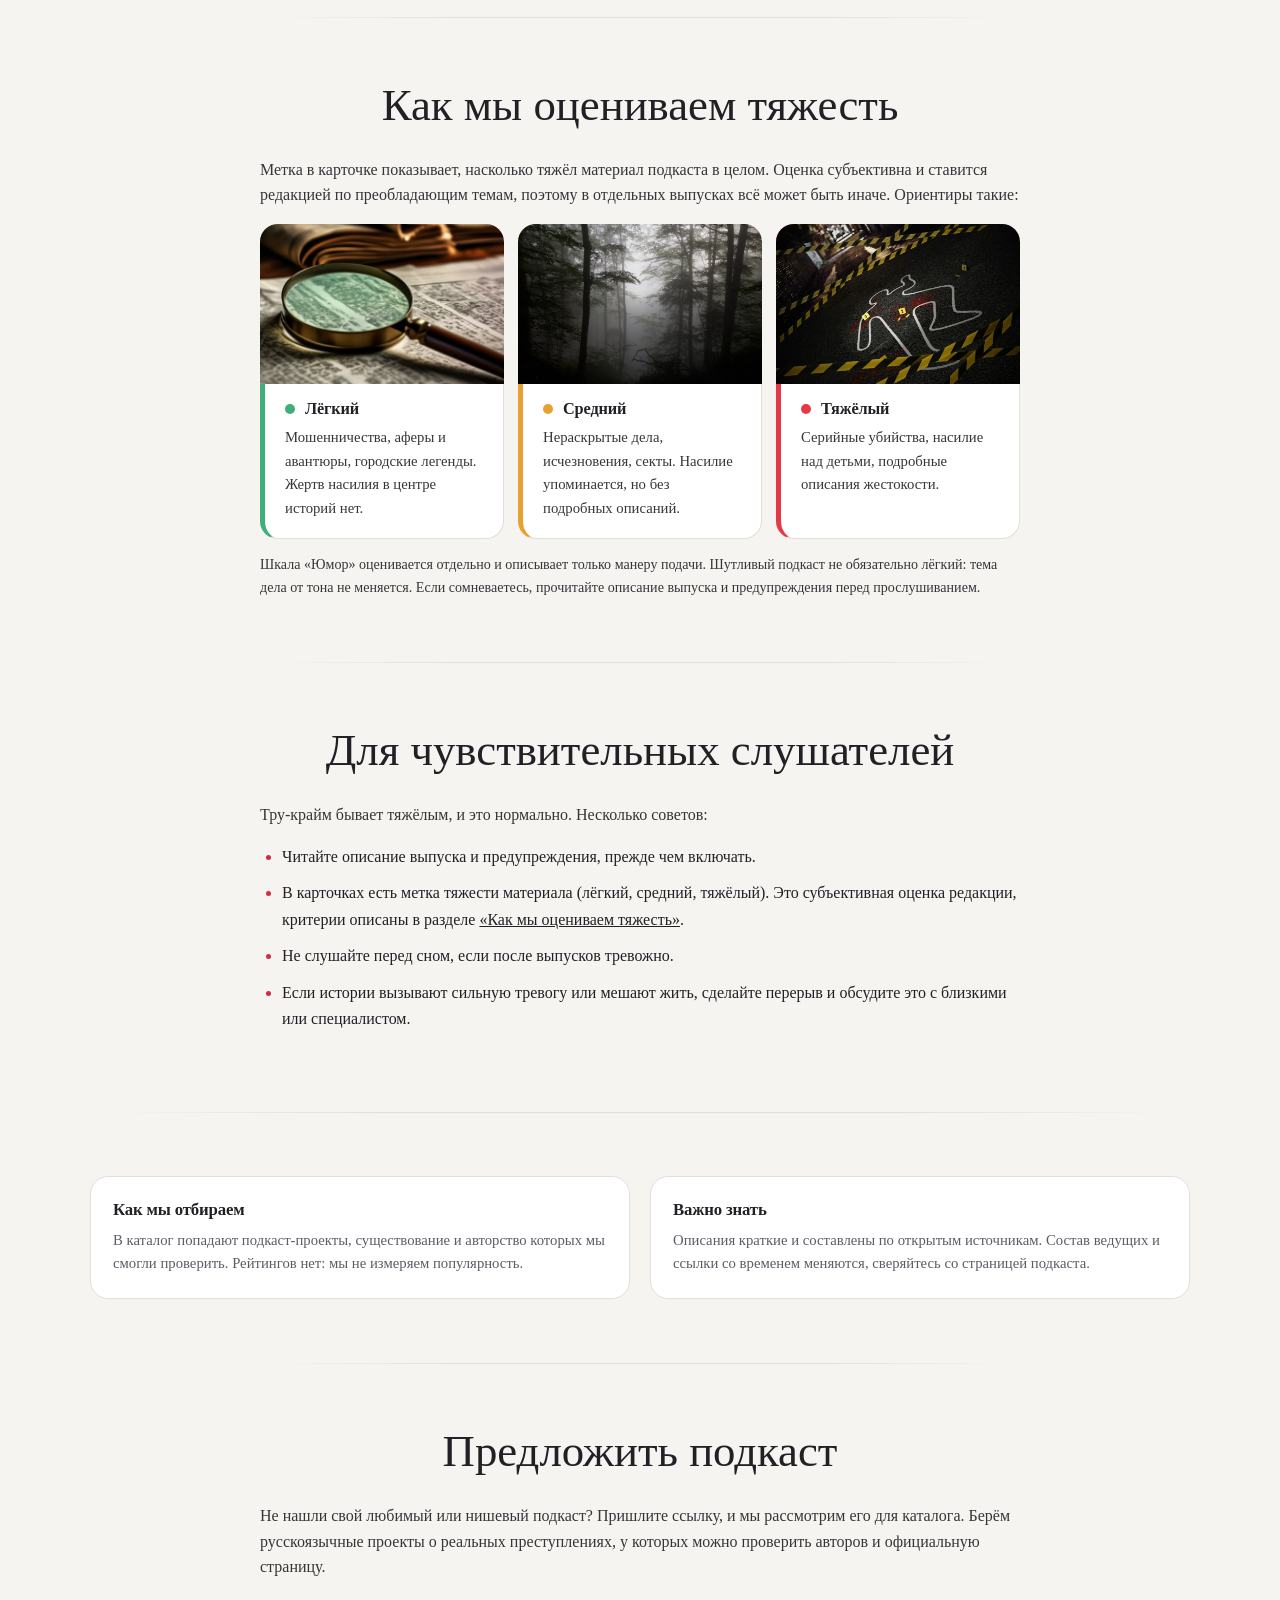
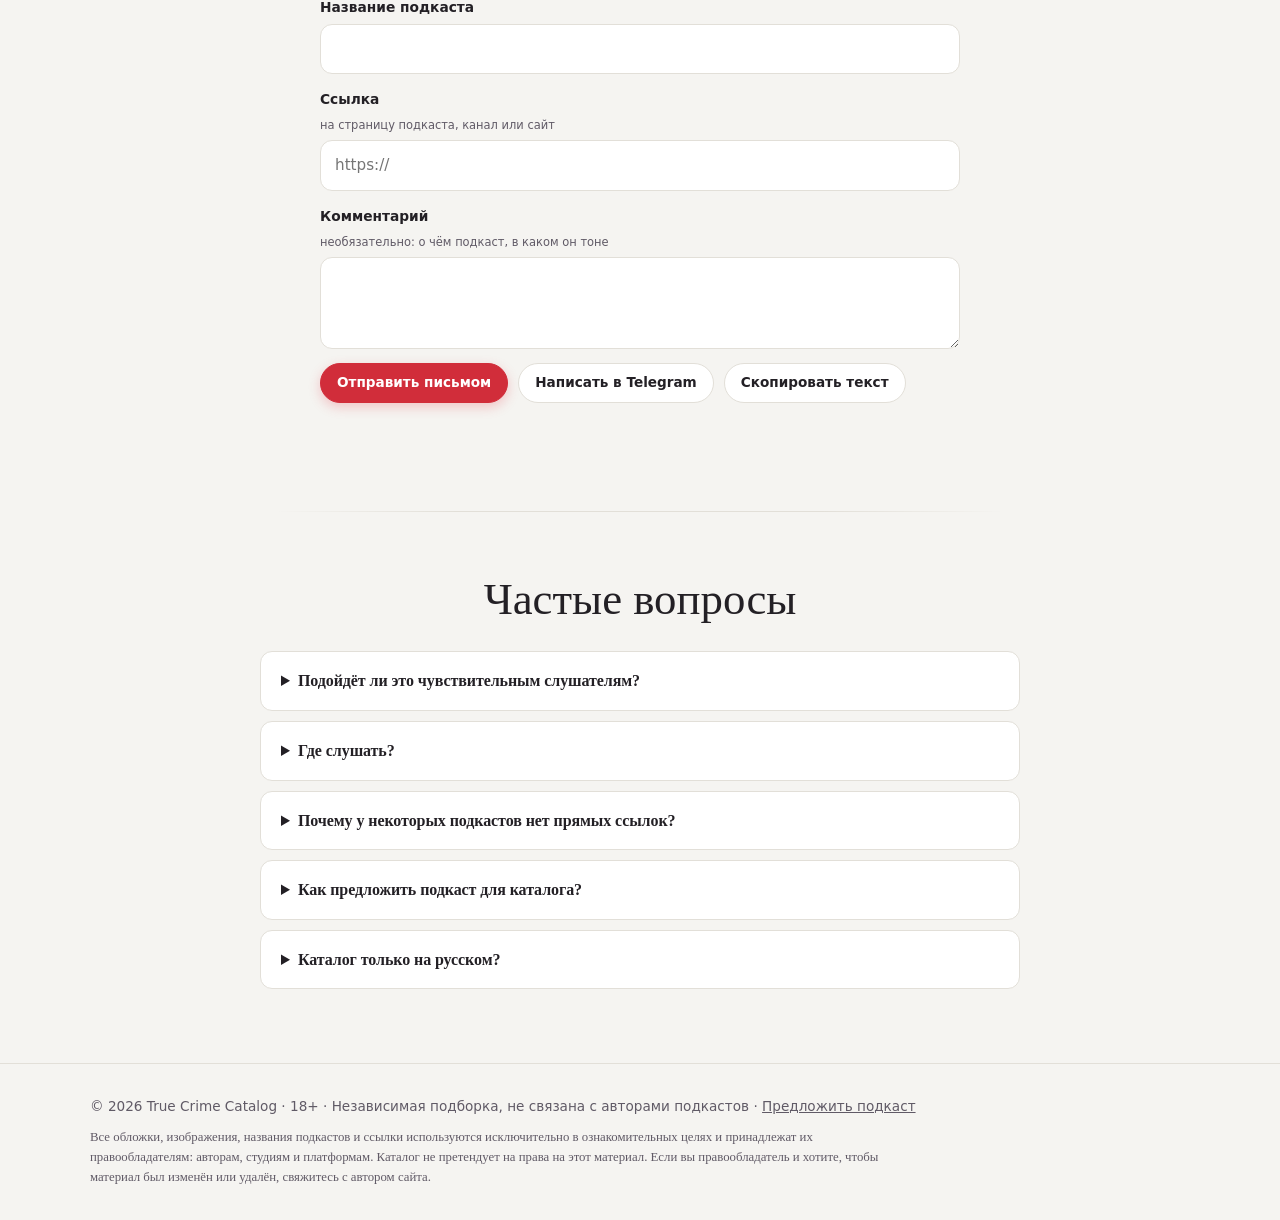
==== commit 964b65d8: "Update index.html Возвращение в исходный вариант" ====
--- a/index.html
+++ b/index.html
@@ -43,7 +43,6 @@
 
 <section class="hero container" data-view="podcasts">
   <h1>Русскоязычные <span class="grad">тру-крайм</span> подкасты</h1>
-  <p style="font-size:1.8rem;font-weight:800;text-decoration:underline">Обновлено через CI/CD</p>
   <p>Коротко о том, про что каждый подкаст и в каком он тоне. Ищите по названию или выбирайте тему.</p>
   <p class="stats" id="stats"></p>
   <form class="search" role="search" onsubmit="return false">
